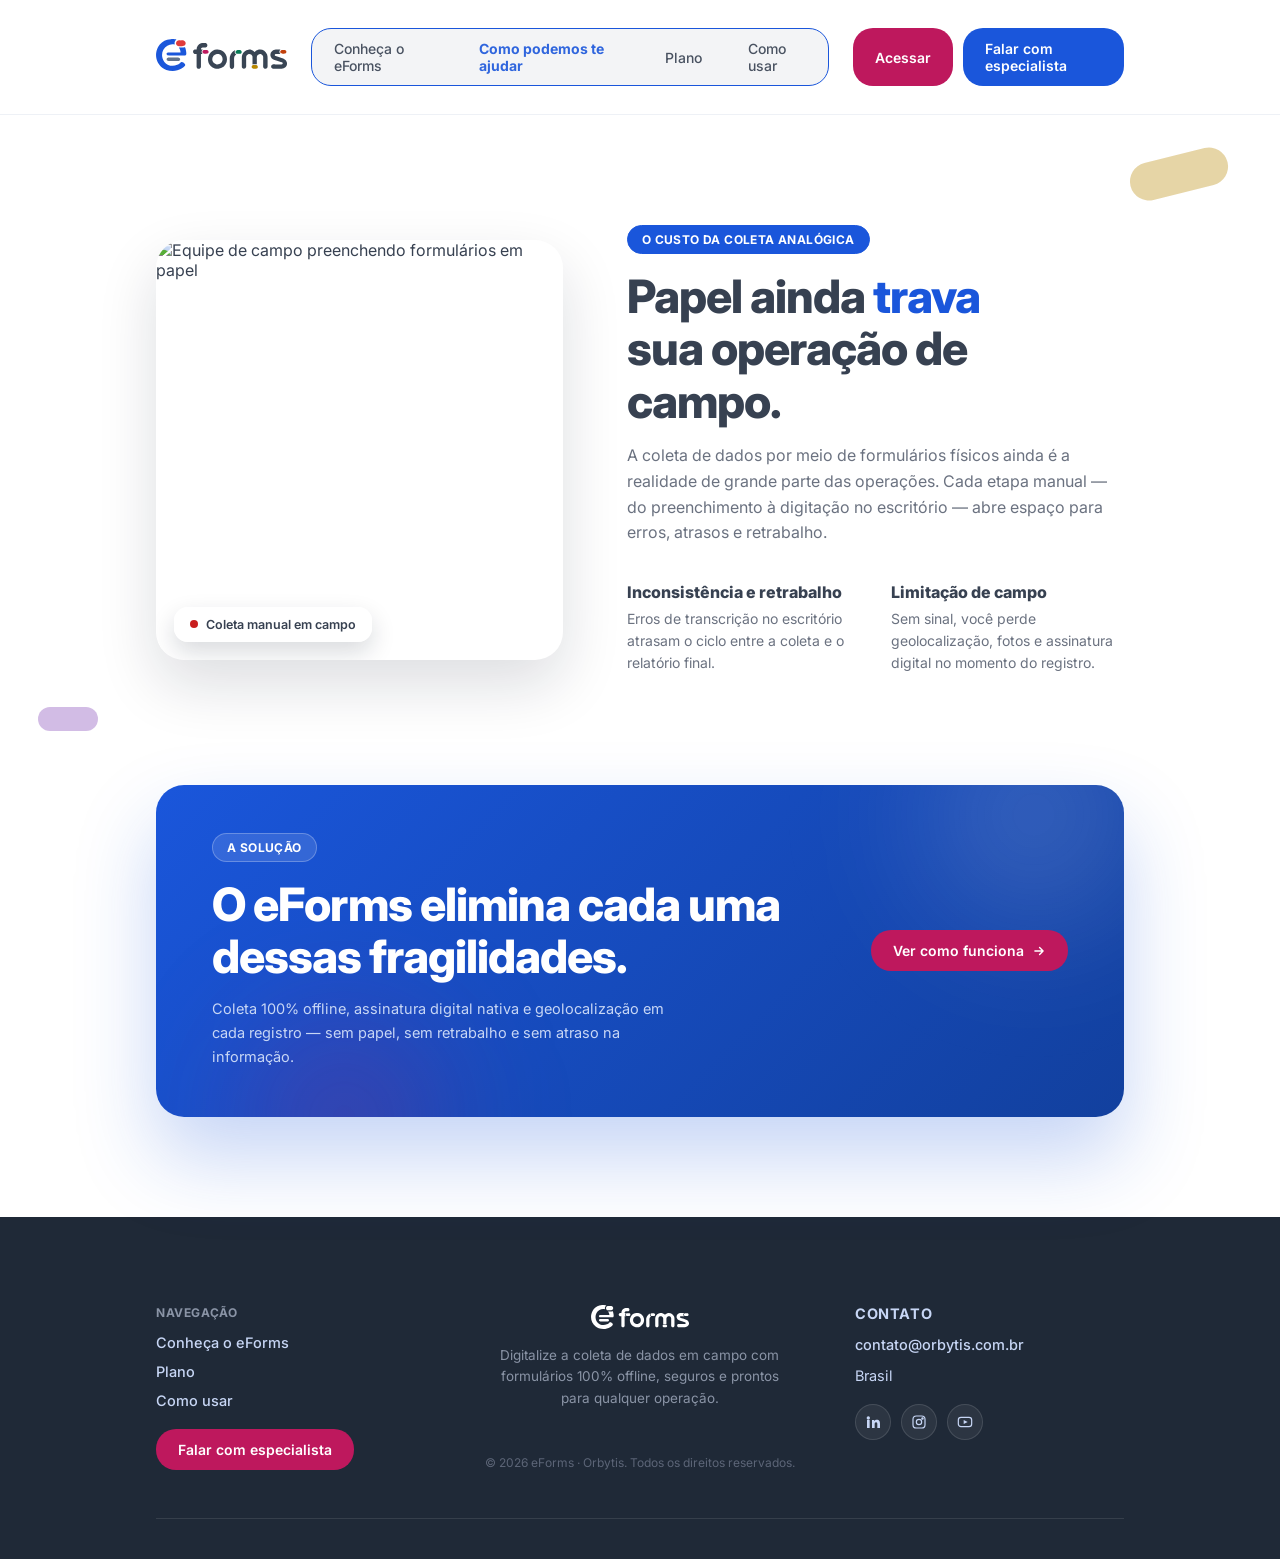
==== como-podemos-ajudar.html @ 5665f417 "atualizacoes 28-07" ====
<!DOCTYPE html>
<html lang="pt-BR">
<head>
<meta charset="UTF-8">
<meta name="viewport" content="width=device-width, initial-scale=1.0">
<title>Como podemos te ajudar — eForms</title>
<meta name="description" content="Fragilidades da coleta analógica de dados: entenda como o papel gera retrabalho, erros de transcrição e impede geolocalização, fotos e assinaturas digitais em campo.">
<link rel="icon" href="assets/isotipo.svg" type="image/svg+xml">
<meta property="og:type" content="website">
<meta property="og:title" content="Como podemos te ajudar — eForms">
<meta property="og:description" content="Fragilidades da coleta analógica de dados e como o eForms resolve cada uma delas.">
<meta property="og:image" content="assets/hero.png">
<meta name="twitter:card" content="summary_large_image">
<link rel="preconnect" href="https://fonts.googleapis.com">
<link rel="preconnect" href="https://fonts.gstatic.com" crossorigin>
<link href="https://fonts.googleapis.com/css2?family=Inter:wght@400;500;600;700;800;900&display=swap" rel="stylesheet">
<link rel="stylesheet" href="styles.css">
</head>
<body>

<div class="subpage-header">
  <header class="navbar">
    <a href="index.html"><img src="assets/logo-colorida.svg" alt="eForms" class="logo"></a>
    <nav class="nav-pill">
      <a href="index.html#funcionalidades">Conheça o eForms</a>
      <a href="como-podemos-ajudar.html" class="is-current" aria-current="page">Como podemos te ajudar</a>
      <a href="index.html#plano">Plano</a>
      <a href="index.html#como-usar">Como usar</a>
    </nav>
    <div class="nav-actions">
      <a href="#" class="btn btn-pink">Acessar</a>
      <a href="index.html#plano" class="btn btn-blue">Falar com especialista</a>
    </div>
  </header>
</div>

<section class="sec-problem">
  <span class="brand-shape shape-pr1" aria-hidden="true"></span>
  <span class="brand-shape shape-pr2" aria-hidden="true"></span>

  <div class="problem-shell">
    <div class="problem-media">
      <img src="assets/hero-2.jpg" alt="Equipe de campo preenchendo formulários em papel">
      <span class="problem-media-badge">
        <span class="problem-media-dot"></span>
        Coleta manual em campo
      </span>
    </div>

    <div class="problem-copy">
      <div class="sec-heading">
        <span class="sec-kicker">O custo da coleta analógica</span>
        <h1 class="sec-title">Papel ainda <span class="text-accent">trava</span><br>sua operação de campo.</h1>
        <p class="sec-subtitle">A coleta de dados por meio de formulários físicos ainda é a realidade de grande parte das operações. Cada etapa manual — do preenchimento à digitação no escritório — abre espaço para erros, atrasos e retrabalho.</p>
      </div>

      <div class="problem-points">
        <div class="problem-point">
          <strong>Inconsistência e retrabalho</strong>
          <span>Erros de transcrição no escritório atrasam o ciclo entre a coleta e o relatório final.</span>
        </div>
        <div class="problem-point">
          <strong>Limitação de campo</strong>
          <span>Sem sinal, você perde geolocalização, fotos e assinatura digital no momento do registro.</span>
        </div>
      </div>
    </div>
  </div>
</section>

<section class="sec-subcta">
  <div class="subcta-card">
    <span class="product-blob blob-price-a" aria-hidden="true"></span>
    <span class="product-blob blob-price-b" aria-hidden="true"></span>
    <div class="subcta-copy">
      <span class="sec-kicker pricing-kicker">A solução</span>
      <h2 class="sec-title sec-title-light">O eForms elimina cada uma dessas fragilidades.</h2>
      <p class="pricing-desc">Coleta 100% offline, assinatura digital nativa e geolocalização em cada registro — sem papel, sem retrabalho e sem atraso na informação.</p>
    </div>
    <a href="index.html#como-usar" class="btn btn-pink subcta-btn">Ver como funciona
      <svg width="14" height="14" viewBox="0 0 24 24" fill="none"><path d="M5 12h14M13 6l6 6-6 6" stroke="currentColor" stroke-width="2.4" stroke-linecap="round" stroke-linejoin="round"/></svg>
    </a>
  </div>
</section>

<footer class="sec-footer">
  <div class="footer-cols">
    <div class="footer-col">
      <span class="footer-col-title">Navegação</span>
      <nav class="footer-nav">
        <a href="index.html#funcionalidades">Conheça o eForms</a>
        <a href="index.html#plano">Plano</a>
        <a href="index.html#como-usar">Como usar</a>
      </nav>
      <a href="index.html#plano" class="btn btn-pink footer-cta">Falar com especialista</a>
    </div>

    <div class="footer-col footer-col-brand">
      <img src="assets/logo-branca.svg" alt="eForms" class="footer-logo">
      <p>Digitalize a coleta de dados em campo com formulários 100% offline, seguros e prontos para qualquer operação.</p>
      <span class="footer-copy">© 2026 eForms · Orbytis. Todos os direitos reservados.</span>
    </div>

    <div class="footer-col footer-col-contact">
      <span class="footer-col-title">Contato</span>
      <a href="mailto:contato@orbytis.com.br">contato@orbytis.com.br</a>
      <span>Brasil</span>
      <div class="footer-social">
        <a href="#" aria-label="LinkedIn"><svg viewBox="0 0 24 24" fill="currentColor"><path d="M4.98 3.5a2.5 2.5 0 11-.02 5 2.5 2.5 0 01.02-5zM3 8.98h4v12H3v-12zm7 0h3.84v1.64h.05c.53-1 1.84-2.06 3.79-2.06 4.05 0 4.8 2.67 4.8 6.14v6.28h-4v-5.57c0-1.33-.02-3.03-1.85-3.03-1.86 0-2.14 1.45-2.14 2.94v5.66h-4v-12z"/></svg></a>
        <a href="#" aria-label="Instagram"><svg viewBox="0 0 24 24" fill="none" stroke="currentColor" stroke-width="1.8"><rect x="3" y="3" width="18" height="18" rx="5"/><circle cx="12" cy="12" r="4"/><circle cx="17.2" cy="6.8" r="1"/></svg></a>
        <a href="#" aria-label="YouTube"><svg viewBox="0 0 24 24" fill="none" stroke="currentColor" stroke-width="1.8"><rect x="2" y="5" width="20" height="14" rx="4"/><path d="M10 9l6 3-6 3V9z" fill="currentColor" stroke="none"/></svg></a>
      </div>
    </div>
  </div>
</footer>

</body>
</html>
---- styles.css ----
:root{
  --blue: #1A56DB;
  --blue-dark: #12409e;
  --red: #C81E1E;
  --green: #057A55;
  --gold: #B78600;
  --purple: #6B21A8;
  --pink: #BE185D;
  --orange: #C2410C;
  --slate: #374151;
  --dark: #1F2937;

  --radius-sm: 14px;
  --radius-md: 22px;
  --radius-lg: 28px;

  --shadow-sm: 0 8px 22px rgba(15,23,42,0.06);
  --shadow-md: 0 14px 34px rgba(15,23,42,0.10);
  --shadow-lg: 0 25px 60px rgba(15,23,42,0.14);
  --shadow-hover: 0 22px 46px rgba(15,23,42,0.18);

  --title-display: 46px;
  --title-compact: 34px;
}

*{margin:0;padding:0;box-sizing:border-box;}

body{
  font-family:'Inter', sans-serif;
  color:var(--slate);
  background:#fff;
}

a{text-decoration:none;color:inherit;}

.hero{
  position:relative;
  overflow:hidden;
  min-height:100vh;
  padding:28px 156px 36px;
  background:#ffffff;
}

.hero-bg-tint{
  position:absolute;
  inset:0;
  z-index:0;
  opacity:0;
  pointer-events:none;
  background:linear-gradient(to bottom, rgba(26,86,219,0) 0%, rgba(26,86,219,0.1) 45%, rgba(26,86,219,0.34) 100%);
}

/* Decorative brand shapes echoing the elemento.svg pill — scoped per section, in the empty margins only */
.brand-shape{
  position:absolute;
  z-index:1;
  border-radius:20px;
  background:rgba(255,255,255,0.3);
  pointer-events:none;
}
.shape-1{
  width:120px; height:46px;
  top:7%; right:3%;
  transform:rotate(-18deg);
  background:var(--orange);
  opacity:0.425;
  animation: shapeFloat1 14s ease-in-out infinite;
}
.shape-2{
  width:70px; height:28px;
  top:47%; left:2%;
  background:var(--pink);
  opacity:0.35;
  animation: shapeFloat2 17s ease-in-out infinite;
}
.shape-3{
  width:90px; height:34px;
  bottom:5%; right:2%;
  background:var(--gold);
  opacity:0.275;
  animation: shapeFloat3 20s ease-in-out infinite;
}

@keyframes shapeFloat1{
  0%,100%{ transform: rotate(-18deg) translate(0,0); }
  50%{ transform: rotate(-10deg) translate(-14px,16px); }
}
@keyframes shapeFloat2{
  0%,100%{ transform: rotate(6deg) translate(0,0); }
  50%{ transform: rotate(-4deg) translate(10px,-14px); }
}
@keyframes shapeFloat3{
  0%,100%{ transform: rotate(-8deg) translate(0,0); }
  50%{ transform: rotate(4deg) translate(-12px,-10px); }
}

/* Navbar */
.navbar{
  position:relative;
  z-index:50;
  display:flex;
  align-items:center;
  justify-content:space-between;
  gap:24px;
  transition:background .25s ease, box-shadow .25s ease;
}
.navbar.is-fixed{
  position:fixed;
  top:0;
  left:0;
  right:0;
  background:#ffffff;
  padding:16px 156px;
  border-radius:0;
  box-shadow:0 8px 30px rgba(26,86,219,0.12);
}
.hero.nav-reserve{
  padding-top:calc(28px + var(--nav-h, 64px));
}

.logo{ height:32px; }

.nav-pill{
  background:#F3F4F6;
  border:1px solid var(--blue);
  border-radius:20px;
  padding:4px 6px;
  display:flex;
  align-items:center;
  gap:14px;
  font-size:14px;
  font-weight:500;
  transition:border-color .25s ease;
}
.navbar.is-fixed .nav-pill{
  border-color:transparent;
}
.nav-pill a{
  opacity:0.9;
  padding:7px 16px;
  border-radius:20px;
  color:var(--slate);
  transition:background .2s ease, color .2s ease, opacity .2s ease;
}
.nav-pill a:nth-child(1):hover{ opacity:1; background:var(--blue); color:#fff; }
.nav-pill a:nth-child(2):hover{ opacity:1; background:var(--purple); color:#fff; }
.nav-pill a:nth-child(3):hover{ opacity:1; background:var(--green); color:#fff; }

.nav-actions{ display:flex; gap:10px; }

.btn{
  padding:12px 22px;
  border-radius:20px;
  font-size:14px;
  font-weight:600;
  display:inline-flex;
  align-items:center;
  justify-content:center;
  gap:8px;
  transition:transform .18s ease, box-shadow .18s ease, opacity .18s ease;
}
.btn:hover{ transform:translateY(-2px); box-shadow:0 8px 20px rgba(26,86,219,0.22); }
.btn-pink{ background:var(--pink); color:#fff; }
.btn-white{ background:#fff; color:var(--dark); }
.btn-blue{ background:var(--blue); color:#fff; }
.btn-outline-blue{
  background:transparent;
  color:var(--blue);
  border:1.6px solid var(--blue);
}
.btn-outline-blue:hover{ background:var(--blue); color:#fff; }

/* Header for interior pages (no hero/parallax) */
.subpage-header{
  position:relative;
  z-index:50;
  padding:28px 156px;
  background:#fff;
  border-bottom:1px solid #EEF1F6;
}
.nav-pill a.is-current{ color:var(--blue); font-weight:700; }

/* Hero content */
.hero-content{
  position:relative;
  z-index:2;
  display:grid;
  min-height:88vh;
  margin-top:8px;
}

.hero-stage-title,
.hero-stage-mosaic{
  grid-area:1 / 1;
  display:flex;
  flex-direction:column;
  align-items:center;
  justify-self:center;
  text-align:center;
}
.hero-stage-title{
  align-self:center;
  transform:translateY(-88px);
}
.hero-stage-mosaic{
  align-self:flex-end;
}

.hero-text{ max-width:800px; }

.hero-text h1{
  font-size:66px;
  line-height:1.14;
  font-weight:800;
  letter-spacing:-1px;
  white-space:nowrap;
}
.text-accent{
  color:var(--blue);
}

.hero-cta{
  margin-top:56px;
  display:flex;
  align-items:center;
  justify-content:center;
  gap:14px;
  flex-wrap:wrap;
}
.btn-hero-primary {
  font-weight: 800;
}
.btn-hero-secondary {
  font-weight: 500;
}
.btn-pink:hover {
  box-shadow: 0 8px 20px rgba(190, 24, 93, 0.35);
}

.hero-partners{
  margin-top:20px;
  display:flex;
  align-items:center;
  justify-content:center;
  gap:24px;
}
.hero-partner-logo{
  max-width:120px;
  height:auto;
}

.pill-dark{
  background:var(--blue);
  color:#fff;
  padding:15px 22px;
  border-radius:20px;
  font-size:14px;
  font-weight:400;
  box-shadow:0 8px 20px rgba(26,86,219,0.25);
}
.pill-dark strong{ font-weight:700; }

.btn-white svg{ transition:transform .2s ease; }
.btn-white:hover svg{ transform:translateX(3px); }

/* Hero media */
.hero-media{
  position:relative;
  display:flex;
  flex-direction:column;
  align-items:stretch;
  perspective:1400px;
}

.hero-image-wrap{
  position:relative;
  width:720px;
  max-width:42vw;
  border-radius:20px;
  overflow:hidden;
  box-shadow:0 25px 60px rgba(26,86,219,0.18);
  border:1px solid rgba(26,86,219,0.1);
  transition:transform .5s ease;
}
.hero-image-wrap:hover{
  transform:scale(1.01);
}
@keyframes cardFloat{
  0%,100%{ transform:rotateY(-6deg) rotateX(2deg) translateY(0); }
  50%{ transform:rotateY(-6deg) rotateX(2deg) translateY(-10px); }
}

.hero-gallery{
  position:relative;
  width:100%;
  display:block;
  aspect-ratio: 720/200;
  background:#0d1f5c;
  z-index:1;
}
.hero-gallery-layer{
  position:absolute;
  inset:0;
  background-size:cover;
  background-position:center;
  will-change:clip-path;
}

.hero-badge{
  position:absolute;
  left:50%;
  top:50%;
  z-index:10;
  transform:translate(-50%,-50%);
  background:rgba(255,255,255,0.92);
  backdrop-filter:blur(8px);
  color:var(--dark);
  border-radius:20px;
  padding:8px 14px;
  display:flex;
  align-items:center;
  gap:8px;
  box-shadow:0 14px 30px rgba(26,86,219,0.22);
  white-space:nowrap;
  animation: badgeFloat 5s ease-in-out infinite;
}
.hero-badge p{ font-size:11px; line-height:1.35; font-weight:400; }
.hero-badge strong{ color:var(--blue); font-weight:700; }
@keyframes badgeFloat{
  0%,100%{ transform:translate(-50%,-50%); }
  50%{ transform:translate(-50%,calc(-50% - 8px)); }
}

.badge-dot{
  width:6px;
  height:22px;
  border-radius:20px;
  background:var(--blue);
  flex-shrink:0;
}

.mini-shape{
  position:absolute;
  width:34px;
  bottom:10px;
  left:10px;
  z-index:10;
  opacity:0.9;
  animation: miniSpin 12s linear infinite;
  transform-origin:center;
}
@keyframes miniSpin{
  0%{ transform:rotate(0deg) translateY(0); }
  50%{ transform:rotate(180deg) translateY(-6px); }
  100%{ transform:rotate(360deg) translateY(0); }
}

/* Bottom panels (next section preview) */
.hero-panels{
  position:relative;
  z-index:2;
  width:1320px;
  max-width:78vw;
  display:flex;
  align-items:stretch;
  gap:18px;
  margin-top:0;
  padding-bottom:0;
}
.hero-panels::before{
  content:"";
  position:absolute;
  inset:-40px;
  z-index:-1;
  background:radial-gradient(closest-side, rgba(26,86,219,0.28), rgba(26,86,219,0) 72%);
  filter:blur(30px);
  pointer-events:none;
}
.panel{
  display:flex;
  align-items:center;
  justify-content:center;
}
.panel-left{ flex:2.3; }
.panel-right{ flex:1; }

/* Gray skeleton rectangle standing in for any text */
.mock-rect{
  display:inline-block;
  height:10px;
  width:56px;
  border-radius:20px;
  background:#E5E7EB;
}
.mock-rect.w0{ width:84px; height:12px; margin-bottom:16px; }
.mock-rect.w1{ width:68px; }
.mock-rect.w2{ width:90px; }
.mock-rect.w3{ width:160px; height:13px; }
.mock-rect.is-active{ background:var(--purple); opacity:0.35; }

/* ===== Web builder mockup (left) ===== */
.mock-web{
  width:100%;
  height:520px;
  display:flex;
  flex-direction:column;
  border-radius:24px;
  border:1px solid #ECEEF2;
  background:#fff;
  box-shadow:0 20px 40px rgba(26,86,219,0.08);
  overflow:hidden;
}
.mock-web-topbar{
  display:flex;
  align-items:center;
  gap:20px;
  padding:14px 20px;
  border-bottom:1px solid #F0F1F4;
}
.mock-logo{ height:18px; flex-shrink:0; }
.mock-tabs{
  display:flex;
  align-items:center;
  gap:14px;
  flex:1;
}
.mock-upgrade{
  width:30px; height:30px;
  border-radius:20px;
  background:var(--blue);
  color:#fff;
  display:flex;
  align-items:center;
  justify-content:center;
  flex-shrink:0;
}
.mock-upgrade svg{ width:15px; height:15px; }

.mock-web-body{
  display:flex;
  flex:1;
  gap:0;
}
.mock-sidebar{
  width:190px;
  flex-shrink:0;
  border-right:1px solid #F0F1F4;
  padding:20px 16px;
  background:#FAFBFC;
}
.mock-chip{
  display:flex;
  align-items:center;
  gap:11px;
  color:#9CA3AF;
  background:#fff;
  border:1px solid #EDEFF3;
  border-radius:20px;
  padding:11px 13px;
  margin-bottom:11px;
  animation: chipPulse 4s ease-in-out infinite;
}
.mock-chip svg{ width:18px; height:18px; flex-shrink:0; }
.mock-chip:nth-child(2){ animation-delay:0s; }
.mock-chip:nth-child(3){ animation-delay:.05s; }
.mock-chip:nth-child(4){ animation-delay:.1s; }
.mock-chip:nth-child(5){ animation-delay:.15s; }
.mock-chip:nth-child(6){ animation-delay:.2s; }
.mock-chip[data-color="blue"] svg{ color:var(--blue); }
.mock-chip[data-color="pink"] svg{ color:var(--pink); }
.mock-chip[data-color="green"] svg{ color:var(--green); }
.mock-chip[data-color="gold"] svg{ color:var(--gold); }
.mock-chip[data-color="purple"] svg{ color:var(--purple); }

@keyframes chipPulse{
  0%, 82%, 100%{ opacity:1; transform:translateX(0); }
  88%{ opacity:0.4; transform:translateX(6px); }
}

.mock-dropzone{
  flex:1;
  padding:24px;
  display:flex;
  flex-direction:column;
  align-items:center;
  gap:16px;
}
.mock-dropzone-area{
  position:relative;
  width:100%;
  flex:1;
  min-height:120px;
  border:2px dashed #D7DEEA;
  border-radius:20px;
  display:flex;
  align-items:center;
  justify-content:center;
  overflow:hidden;
}
.mock-dropzone-icon{
  width:30px; height:30px;
  color:#CBD3E1;
  animation: emptyFade 4s ease-in-out infinite;
}
@keyframes emptyFade{
  0%, 15%{ opacity:1; }
  30%, 85%{ opacity:0; }
  100%{ opacity:1; }
}

.mock-flying-chip{
  position:absolute;
  display:flex;
  align-items:center;
  gap:8px;
  color:var(--slate);
  background:#fff;
  border:1px solid var(--blue);
  box-shadow:0 8px 20px rgba(26,86,219,0.18);
  border-radius:20px;
  padding:7px 10px;
  opacity:0;
  animation: flyIn 4s ease-in-out infinite;
}
.mock-flying-chip svg{ width:13px; height:13px; color:var(--blue); flex-shrink:0; }
.bp-flying-chip{ border-color:var(--purple); box-shadow:0 8px 20px rgba(107,33,168,0.18); }
.bp-flying-chip svg{ color:var(--purple); }
@keyframes flyIn{
  0%{ opacity:0; transform:translate(-120px,-40px) scale(0.85); }
  28%{ opacity:1; transform:translate(0,0) scale(1); }
  85%{ opacity:1; transform:translate(0,0) scale(1); }
  100%{ opacity:0; transform:translate(0,-6px) scale(0.96); }
}

/* ===== Mobile mockup (right) ===== */
.mock-phone{
  position:relative;
  width:100%;
  max-width:280px;
  height:520px;
  display:flex;
  flex-direction:column;
  background:#F5F6FA;
  border:1px solid #ECEEF3;
  border-radius:24px;
  box-shadow:0 25px 50px rgba(26,86,219,0.14);
  padding:16px 16px 18px;
  overflow:hidden;
}
.mock-phone-topbar{
  display:flex;
  align-items:center;
  justify-content:space-between;
  margin-bottom:10px;
}
.mock-phone-logo{ height:22px; width:22px; }
.mock-phone-menu{ width:17px; height:17px; color:var(--slate); }
.mock-phone-underline{
  height:3px;
  border-radius:20px;
  background:var(--blue);
  margin-bottom:11px;
}
.mock-phone-back{
  width:16px; height:16px;
  color:var(--slate);
  margin-bottom:10px;
}

.mock-phone-list{
  display:flex;
  flex-direction:column;
  flex:1;
  gap:9px;
}
.mock-row{
  display:flex;
  align-items:center;
  gap:10px;
  background:#fff;
  border-radius:20px;
  padding:8px;
  box-shadow:0 2px 6px rgba(26,86,219,0.06);
  animation: rowIn 4.8s ease-in-out infinite;
  animation-delay:calc(var(--i) * 0.4s);
}
.mock-row:nth-child(1){ --i:0; }
.mock-row:nth-child(2){ --i:1; }
.mock-row:nth-child(3){ --i:2; }
.mock-row:nth-child(4){ --i:3; }
.mock-row:nth-child(5){ --i:4; }
.mock-row:nth-child(6){ --i:5; }
@keyframes rowIn{
  0%, 100%{ opacity:1; transform:translateX(0); }
  4%{ opacity:0.35; transform:translateX(-8px); }
  10%{ opacity:1; transform:translateX(0); }
}

.mock-row-icon{
  width:30px; height:30px;
  border-radius:20px;
  display:flex;
  align-items:center;
  justify-content:center;
  flex-shrink:0;
}
.mock-row-icon svg{ width:15px; height:15px; }
.mock-row[data-color="blue"] .mock-row-icon{ background:#DCE7FF; color:var(--blue); }
.mock-row[data-color="green"] .mock-row-icon{ background:#D9F0E7; color:var(--green); }
.mock-row[data-color="gold"] .mock-row-icon{ background:#FBEDCB; color:var(--gold); }
.mock-row[data-color="purple"] .mock-row-icon{ background:#EBE0F7; color:var(--purple); }
.mock-row[data-color="pink"] .mock-row-icon{ background:#FBDDEA; color:var(--pink); }
.mock-row .mock-rect{ flex:1; width:auto; }

.mock-row-expanded{
  border-radius:20px;
  padding:9px;
  align-items:stretch;
}
.mock-row-expanded .mock-row-icon{ align-self:flex-start; }
.mock-signature{
  flex:1;
  height:36px;
  border:2px dashed #D7DEEA;
  border-radius:20px;
}
.mock-signature path{
  stroke-dasharray:260;
  stroke-dashoffset:260;
  animation: signatureDraw 4.8s ease-in-out infinite;
}
@keyframes signatureDraw{
  0%, 42%{ stroke-dashoffset:260; }
  75%, 92%{ stroke-dashoffset:0; }
  100%{ stroke-dashoffset:0; opacity:0; }
}

.mock-phone-fab{
  position:absolute;
  right:18px;
  bottom:16px;
  width:38px;
  height:38px;
  border-radius:20px;
  background:var(--green);
  box-shadow:0 8px 18px rgba(5,122,85,0.35);
  animation: fabPulse 4.8s ease-in-out infinite;
  display:flex;
  align-items:center;
  justify-content:center;
}
.mock-phone-fab svg{
  width:16px;
  height:16px;
  transform:translate(-1px,1px) rotate(0deg);
}
@keyframes fabPulse{
  0%, 70%, 100%{ transform:scale(1); }
  78%{ transform:scale(1.12); }
}

@media (max-width: 900px){
  .mock-web-body{ flex-direction:column; }
  .mock-sidebar{ width:100%; border-right:none; border-bottom:1px solid #F0F1F4; }
}

@media (max-width: 1200px){
  .hero-content{ flex-direction:column; align-items:flex-start; }
  .hero-media{ width:100%; }
  .hero-image-wrap{ max-width:100%; width:100%; transform:none; animation:none; }
  .hero-panels{ width:100%; max-width:100%; }
}

@media (max-width: 640px){
  .hero-panels{ flex-direction:column; }
}

@media (max-width: 760px){
  .hero{ padding:20px 20px 0; }
  .navbar{ flex-wrap:wrap; }
  .nav-pill{ display:none; }
  .hero-text h1{ font-size:34px; white-space:normal; }
  .brand-shape{ display:none; }
}

/* ============ Product section ============ */
.product{
  position:relative;
  padding:40px 156px 96px;
  overflow:hidden;
}

.shape-p1{
  width:70px; height:26px;
  top:10%; left:3%;
  background:var(--red);
  opacity:0.25;
  animation: shapeFloat2 16s ease-in-out infinite;
}
.shape-p2{
  width:56px; height:22px;
  bottom:12%; left:6%;
  background:var(--purple);
  opacity:0.225;
  animation: shapeFloat3 19s ease-in-out infinite;
}
.shape-p3{
  width:64px; height:24px;
  top:48%; left:1%;
  background:var(--gold);
  opacity:0.2;
  animation: shapeFloat1 15s ease-in-out infinite;
}

.product-shell{
  position:relative;
  display:flex;
  align-items:stretch;
  justify-content:flex-end;
  gap:48px;
}

.product-phone-slot{
  position:relative;
  z-index:2;
  flex-shrink:0;
  width:230px;
  border-radius:20px;
  overflow:hidden;
  box-shadow:0 30px 60px rgba(26,86,219,0.21), 0 6px 16px rgba(26,86,219,0.08);
}
.product-phone-slot-img{
  width:100%;
  height:100%;
  object-fit:cover;
  display:block;
}

.product-card{
  position:relative;
  z-index:2;
  background:var(--blue);
  border-radius:20px;
  padding:32px 48px 28px;
  overflow:hidden;
  box-shadow:0 40px 80px rgba(26,86,219,0.28);
  flex:1;
  min-width:0;
}

/* ===== Mobile product preview (left of blue card) ===== */
.product-phone{
  position:relative;
  z-index:2;
  flex-shrink:0;
  width:230px;
}
.product-phone::before{
  content:"";
  position:absolute;
  inset:-30px;
  background:rgba(26,86,219,0.05);
  filter:blur(30px);
  z-index:0;
}
.product-phone-frame{
  position:relative;
  z-index:1;
  background:#fff;
  border:1px solid #E3EAFB;
  border-radius:20px;
  box-shadow:0 30px 60px rgba(26,86,219,0.21), 0 6px 16px rgba(26,86,219,0.08);
  padding:12px;
  display:flex;
  flex-direction:column;
  gap:10px;
  transition:transform .5s ease;
}
.product-phone-frame:hover{
  transform:scale(1.01);
}

.pp-topbar{
  display:flex;
  align-items:center;
  justify-content:center;
  padding-bottom:2px;
}
.pp-logo{ height:20px; }

.pp-search{
  display:flex;
  align-items:center;
  gap:8px;
  background:#fff;
  border:1px solid #ECEEF3;
  border-radius:20px;
  padding:9px 10px;
  color:#B7BFCC;
}
.pp-search svg{ width:13px; height:13px; flex-shrink:0; }
.pp-search .mock-rect{ flex:1; transform-origin:left; animation: ppTyping 6s ease-in-out infinite; }
.pp-search-filter{
  width:22px; height:22px;
  border-radius:20px;
  background:#F3F4F6;
  color:var(--cx-strong, var(--pink));
  display:flex;
  align-items:center;
  justify-content:center;
  flex-shrink:0;
  animation: ppTap 6s ease-in-out infinite;
}
@keyframes ppTyping{
  0%, 55%, 100%{ transform:scaleX(1); }
  70%{ transform:scaleX(0.55); }
}
@keyframes ppTap{
  0%, 68%, 100%{ transform:scale(1); background:#F3F4F6; }
  74%{ transform:scale(0.88); background:var(--cx-tint, #FBDDEA); }
  80%{ transform:scale(1); background:#F3F4F6; }
}

.pp-banner{
  position:relative;
  height:96px;
  border-radius:20px;
  background:var(--cx-strong, var(--green));
  display:flex;
  align-items:center;
  justify-content:center;
  transition:background .35s ease;
}
.pp-banner-icon{ width:34px; height:34px; color:#fff; }
.pp-banner-menu{
  position:absolute;
  top:8px; right:8px;
  width:20px; height:20px;
  border-radius:20px;
  background:rgba(255,255,255,0.22);
  color:#fff;
  display:flex;
  align-items:center;
  justify-content:center;
}
.pp-banner-menu svg{ width:10px; height:10px; }

.pp-info{ display:flex; flex-direction:column; gap:8px; }
.pp-info .mock-rect{ width:96px; height:9px; }
.pp-tags{ display:flex; gap:6px; }
.pp-tag{
  width:44px; height:14px;
  border-radius:20px;
  background:#F3F4F6;
}
.pp-tag-accent{ background:var(--cx-tint, #FBDDEA); animation: ppTagPulse 6s ease-in-out infinite; transition:background .35s ease; }
@keyframes ppTagPulse{
  0%, 40%, 100%{ opacity:1; }
  50%{ opacity:0.45; }
}

.pp-btn{
  display:flex;
  align-items:center;
  justify-content:center;
  gap:8px;
  border-radius:20px;
  padding:10px;
  color:#fff;
  pointer-events:none;
  cursor:default;
}
.pp-btn-primary{ background:var(--cx-strong, var(--blue)); animation: ppPress 6s ease-in-out infinite; transition:background .35s ease; }
.pp-btn-dark{ background:var(--slate); }
.pp-btn-rect{ width:64px; height:8px; background:rgba(255,255,255,0.8); }
@keyframes ppPress{
  0%, 78%, 100%{ transform:scale(1); }
  84%{ transform:scale(0.95); }
  90%{ transform:scale(1); }
}

.pp-item{
  display:flex;
  gap:8px;
  border-top:1px solid #E5E7EB;
  padding-top:10px;
  animation: ppRowIn 6s ease-in-out infinite;
}
@keyframes ppRowIn{
  0%, 92%, 100%{ opacity:1; transform:translateX(0); }
  96%{ opacity:0.5; transform:translateX(-6px); }
}
.pp-item-thumb{
  width:52px; height:52px;
  border-radius:20px;
  flex-shrink:0;
  background:var(--cx-tint, #DCE7FF);
  transition:background .35s ease;
}
.pp-item-info{ display:flex; flex-direction:column; gap:7px; padding-top:2px; }
.pp-item-info .mock-rect{ width:80px; height:8px; }
.pp-link{
  display:flex;
  align-items:center;
  gap:6px;
  color:var(--cx-strong, var(--pink));
  transition:color .35s ease;
}
.pp-link-rect{ width:56px; height:7px; background:var(--cx-strong, var(--pink)); opacity:0.35; transition:background .35s ease; }

.product-blob{
  position:absolute;
  border-radius:20px;
  filter:blur(60px);
  pointer-events:none;
}
.blob-a{
  width:420px; height:420px;
  top:-160px; right:-100px;
  background:radial-gradient(circle, rgba(255,255,255,0.22), transparent 70%);
}
.blob-b{
  width:360px; height:360px;
  bottom:-180px; left:10%;
  background:radial-gradient(circle, rgba(190,24,93,0.35), transparent 70%);
}

.product-heading{
  position:relative;
  margin-bottom:18px;
}
.product-kicker{
  display:inline-block;
  color:#BFD3FF;
  font-size:12px;
  font-weight:700;
  letter-spacing:0.6px;
  text-transform:uppercase;
  margin-bottom:6px;
}
.product-title{
  color:#fff;
  font-size:28px;
  font-weight:800;
  letter-spacing:-0.6px;
}

.product-body{
  position:relative;
  display:flex;
  gap:40px;
  align-items:flex-start;
}

.product-features{
  flex:1.15;
  display:flex;
  flex-direction:column;
}
.feature-row{
  display:flex;
  align-items:flex-start;
  gap:14px;
  width:100%;
  padding:9px 10px;
  margin:0 -10px;
  border:none;
  border-bottom:1px solid rgba(255,255,255,0.14);
  border-radius:20px;
  background:transparent;
  font:inherit;
  text-align:left;
  cursor:pointer;
  transition:background .2s ease;
}
.feature-row:first-child{ padding-top:9px; }
.feature-row:hover{
  background:rgba(255,255,255,0.08);
}
.feature-row.is-active{
  background:rgba(255,255,255,0.12);
}
.feature-icon{
  width:34px; height:34px;
  border-radius:20px;
  display:flex;
  align-items:center;
  justify-content:center;
  flex-shrink:0;
  color:#fff;
}
.feature-icon svg{ width:16px; height:16px; stroke:#fff; color:#fff; }
.feature-row[data-color="purple"] .feature-icon{ background:var(--purple); }
.feature-row[data-color="pink"] .feature-icon{ background:var(--pink); }
.feature-row[data-color="gold"] .feature-icon{ background:var(--gold); }
.feature-row[data-color="green"] .feature-icon{ background:var(--green); }
.feature-copy{
  display:flex;
  flex-direction:column;
  gap:4px;
  padding-top:4px;
}
.feature-copy strong{
  color:#fff;
  font-size:14px;
  font-weight:700;
}
.feature-copy span{
  color:#C7D6F5;
  font-size:12px;
  line-height:1.5;
  max-width:420px;
}

.btn-orange{ background:var(--orange); color:#fff; }
.btn-green{ background:var(--green); color:#fff; }
.btn-orange strong, .btn-green strong{ font-weight:700; margin-left:4px; }

.product-right{
  flex:1;
  display:flex;
  flex-direction:column;
  margin-top:-46px;
}

.product-cta{
  position:relative;
  display:flex;
  gap:10px;
  margin-top:26px;
  flex-wrap:nowrap;
}
.product-cta .btn{
  padding:11px 16px;
  font-size:12.5px;
  white-space:nowrap;
  flex-shrink:0;
}

.product-styles{
  display:none;
  grid-template-columns:1fr 1fr;
  gap:16px;
}
.product-styles.is-active{
  display:grid;
  min-height:346px;
  animation:panelFadeIn .35s ease;
}
.product-styles.is-single.is-active{
  grid-template-columns:1fr;
}

/* ===== Builder single preview (Construtor Dinâmico) ===== */
.builder-preview{
  background:#fff;
  border-radius:20px;
  overflow:hidden;
  display:flex;
  flex-direction:column;
  height:100%;
  box-shadow:0 14px 30px rgba(0,0,0,0.1);
}
.bp-topbar{
  display:flex;
  align-items:center;
  gap:10px;
  padding:10px 14px;
  border-bottom:1px solid #F0F1F4;
}
.bp-logo{ width:16px; height:16px; flex-shrink:0; }
.bp-dots{ display:flex; align-items:center; gap:5px; }
.bp-dot{ width:6px; height:6px; border-radius:50%; background:#E5E7EB; }
.bp-dot.is-active{ background:var(--purple); }
.bp-body{
  display:flex;
  flex:1;
}
.bp-sidebar{
  width:96px;
  flex-shrink:0;
  border-right:1px solid #F0F1F4;
  padding:12px 8px;
  background:#FAFBFC;
  display:flex;
  flex-direction:column;
  gap:7px;
}
.bp-chip{
  display:flex;
  align-items:center;
  gap:6px;
  background:#fff;
  border:1px solid #EDEFF3;
  border-radius:20px;
  padding:6px 8px;
}
.bp-chip svg{ width:12px; height:12px; flex-shrink:0; }
.bp-chip .mock-rect{ width:36px; height:6px; }
.bp-chip[data-color="green"] svg{ color:var(--green); }
.bp-chip[data-color="purple"] svg{ color:var(--purple); }
.bp-chip[data-color="gold"] svg{ color:var(--gold); }

.bp-canvas{
  flex:1;
  padding:14px;
  display:flex;
}
.bp-dropzone{
  width:100%;
  min-height:auto;
}

/* ===== Component list preview (Variedade de Componentes) — inspirado no preview mobile da hero ===== */
.component-list-preview{
  background:#F5F6FA;
  border:1px solid #ECEEF3;
  border-radius:20px;
  height:100%;
  max-height:346px;
  padding:14px;
  display:flex;
  flex-direction:column;
  justify-content:center;
  gap:6px;
  overflow:hidden;
  box-shadow:0 14px 30px rgba(0,0,0,0.1);
}
.component-list-preview .mock-row{ padding:6px 8px; }
.component-list-preview .mock-row-icon{ width:26px; height:26px; }
.component-list-preview .mock-row-icon svg{ width:13px; height:13px; }

/* ===== Records table preview (Gestão de Registros) ===== */
.records-preview{
  background:#fff;
  border-radius:20px;
  height:100%;
  max-height:346px;
  padding:14px;
  display:flex;
  flex-direction:column;
  justify-content:center;
  gap:10px;
  overflow:hidden;
  box-shadow:0 14px 30px rgba(0,0,0,0.1);
}

.rp-topbar{
  display:flex;
  align-items:center;
  gap:14px;
  padding-bottom:10px;
  border-bottom:1px solid #F0F1F4;
}
.rp-topbar .mock-rect{ height:7px; }
.rp-topbar .mock-rect.is-active{ background:var(--blue); opacity:0.55; }
.rp-avatar{
  width:16px; height:16px;
  border-radius:50%;
  background:#E5E7EB;
  margin-left:auto;
}

.rp-toolbar{
  display:flex;
  align-items:center;
  gap:8px;
}
.rp-btn{
  display:flex;
  align-items:center;
  gap:5px;
  padding:5px 9px;
  border-radius:20px;
  color:#fff;
}
.rp-btn svg{ width:11px; height:11px; flex-shrink:0; }
.rp-btn .mock-rect{ height:6px; width:34px; background:rgba(255,255,255,0.75); }
.rp-btn-green{ background:var(--green); }
.rp-btn-dark{ background:var(--slate); margin-left:auto; }

.rp-table{
  display:flex;
  flex-direction:column;
  gap:6px;
}
.rp-row{
  position:relative;
  display:grid;
  grid-template-columns:1.2fr 1fr 0.7fr 1fr;
  align-items:center;
  gap:10px;
  padding:6px 8px 6px 11px;
  border-radius:14px;
  border-left:3px solid transparent;
}
.rp-row .mock-rect{ height:6px; transition:background .25s ease; }
.rp-row-head{ padding-top:0; }
.rp-row-head .mock-rect{ background:#EDEFF3; height:5px; }

.rp-person{
  display:flex;
  align-items:center;
  gap:7px;
}
.rp-avatar-sm{
  width:16px; height:16px;
  border-radius:50%;
  flex-shrink:0;
}
.rp-row[data-status="green"] .rp-avatar-sm{ background:var(--green); }
.rp-row[data-status="gold"] .rp-avatar-sm{ background:var(--gold); }
.rp-row[data-status="purple"] .rp-avatar-sm{ background:var(--purple); }

.rp-tag{
  width:34px; height:11px;
  border-radius:20px;
}
.rp-row[data-status="green"] .rp-tag{ background:#D9F0E7; }
.rp-row[data-status="gold"] .rp-tag{ background:#FBEDCB; }
.rp-row[data-status="purple"] .rp-tag{ background:#EBE0F7; }

.rp-actions{
  display:flex;
  justify-content:flex-end;
  gap:7px;
  color:#B9C0CC;
}
.rp-actions svg{ width:11px; height:11px; }
.rp-actions svg:not(:first-child){ opacity:0; transition:opacity .2s ease; }

.rp-row:not(.rp-row-head){
  animation: rpRowActive 9.6s ease-in-out infinite;
  animation-delay:calc(var(--i) * 2.4s);
}
.rp-row:not(.rp-row-head) .rp-actions{
  animation: rpActionsActive 9.6s ease-in-out infinite;
  animation-delay:inherit;
}
.rp-row:not(.rp-row-head) .rp-actions svg:first-child{
  animation: rpActionActive 9.6s ease-in-out infinite;
  animation-delay:inherit;
}
@keyframes rpRowActive{
  0%, 18%, 100%{ background:transparent; border-left-color:transparent; transform:translateX(0); }
  5%, 12%{ background:rgba(26,86,219,0.07); border-left-color:var(--blue); transform:translateX(2px); }
}
@keyframes rpActionsActive{
  0%, 18%, 100%{ color:#B9C0CC; }
  5%, 12%{ color:var(--blue); }
}
@keyframes rpActionActive{
  0%, 18%, 100%{ transform:scale(1) rotate(0deg); }
  8%{ transform:scale(1.3) rotate(-10deg); }
  12%{ transform:scale(1); }
}
.rp-row:hover .rp-actions svg:not(:first-child){ opacity:1; }

.rp-btn-green svg{
  animation: rpDownloadBounce 2.2s ease-in-out infinite;
}
@keyframes rpDownloadBounce{
  0%, 100%{ transform:translateY(0); }
  50%{ transform:translateY(2px); }
}

@keyframes panelFadeIn{
  0%{ opacity:0; transform:translateY(6px); }
  100%{ opacity:1; transform:translateY(0); }
}
.style-box{
  position:relative;
  background:#fff;
  border-radius:20px;
  padding:12px;
  display:flex;
  flex-direction:column;
  gap:8px;
  box-shadow:0 14px 30px rgba(5,15,50,0.12);
  transition:transform .3s ease, box-shadow .3s ease;
}
.style-box:hover{
  transform:translateY(-4px);
  box-shadow:0 20px 40px rgba(5,15,50,0.18);
}
.style-box[data-accent="blue"]{ --accent:var(--blue); }
.style-box[data-accent="purple"]{ --accent:var(--purple); }
.style-box[data-accent="pink"]{ --accent:var(--pink); }
.style-box[data-accent="green"]{ --accent:var(--green); }
.style-box[data-accent="gold"]{ --accent:var(--gold); }

.style-top{
  display:flex;
  align-items:center;
  gap:10px;
}
.style-icon{
  width:30px; height:30px;
  border-radius:20px;
  background:var(--accent);
  color:#fff;
  display:flex;
  align-items:center;
  justify-content:center;
  flex-shrink:0;
}
.style-icon svg{ width:15px; height:15px; stroke:#fff; }
.style-top strong{
  font-size:13px;
  font-weight:700;
  color:var(--slate);
}

.style-diagram{
  background:#F6F8FC;
  border-radius:20px;
  padding:9px;
  min-height:38px;
  display:flex;
  flex-direction:column;
  justify-content:center;
  gap:5px;
}
.style-desc{
  font-size:11px;
  line-height:1.45;
  color:#8B93A3;
}

/* Página Única — todas as linhas presentes de uma vez */
.d-line{
  height:5px;
  width:100%;
  border-radius:20px;
  background:#DCE1EA;
  animation: lineGlow 9s ease-in-out infinite;
}
.d-line.short{ width:55%; }
.diagram-single .d-line:nth-child(1){ animation-delay:0s; }
.diagram-single .d-line:nth-child(2){ animation-delay:.3s; }
.diagram-single .d-line:nth-child(3){ animation-delay:.6s; }
.diagram-single .d-line:nth-child(4){ animation-delay:.9s; }
@keyframes lineGlow{
  0%, 8%, 100%{ background:#DCE1EA; }
  3%{ background:var(--accent); }
}

/* Abas — a aba ativa percorre as 3 opções */
.d-tabbar{
  display:flex;
  gap:6px;
  margin-bottom:2px;
}
.d-tab{
  flex:1;
  height:13px;
  border-radius:20px;
  background:#E5E9F0;
  animation: tabCycle 9s ease-in-out infinite;
}
.diagram-tabs .d-tab:nth-child(1){ animation-delay:0s; }
.diagram-tabs .d-tab:nth-child(2){ animation-delay:3s; }
.diagram-tabs .d-tab:nth-child(3){ animation-delay:6s; }
@keyframes tabCycle{
  0%, 25%, 100%{ background:#E5E9F0; }
  6%, 19%{ background:var(--accent); }
}
.diagram-tabs .d-line{ animation:none; background:#DCE1EA; }

/* Passo a passo — a etapa ativa avança */
.d-stepper{
  display:flex;
  align-items:center;
  gap:0;
}
.d-step{
  width:18px; height:18px;
  border-radius:20px;
  background:#E5E9F0;
  color:#9CA3AF;
  font-size:9px;
  font-weight:700;
  display:flex;
  align-items:center;
  justify-content:center;
  flex-shrink:0;
  animation: stepCycle 9s ease-in-out infinite;
}
.d-connector{
  flex:1;
  height:2px;
  background:#E5E9F0;
  margin:0 4px;
}
.diagram-steps .d-step:nth-child(1){ animation-delay:0s; }
.diagram-steps .d-step:nth-child(3){ animation-delay:3s; }
.diagram-steps .d-step:nth-child(5){ animation-delay:6s; }
@keyframes stepCycle{
  0%, 25%, 100%{ background:#E5E9F0; color:#9CA3AF; }
  6%, 19%{ background:var(--accent); color:#fff; }
}
.d-line.center{ margin:0 auto; width:60%; animation:none; background:#DCE1EA; }

/* Deslizante — cards alternam qual está em foco */
.diagram-slider{
  flex-direction:row;
  align-items:center;
  justify-content:space-between;
  gap:8px;
}
.d-chevron{
  width:14px; height:14px;
  color:#B7BFCC;
  flex-shrink:0;
}
.d-cards{
  position:relative;
  flex:1;
  height:26px;
}
.d-card{
  position:absolute;
  top:0;
  left:50%;
  width:70%;
  height:100%;
  border-radius:20px;
  background:#E5E9F0;
  transform:translateX(-50%);
}
.d-card.back{ width:56%; opacity:0.5; transform:translateX(-50%) scale(0.88) translateY(2px); }
.d-card.mid{ width:64%; opacity:0.75; transform:translateX(-50%) scale(0.94) translateY(1px); }
.d-card.front{
  border:2px solid var(--accent);
  background:#fff;
  animation: frontSlide 9s ease-in-out infinite;
}
@keyframes frontSlide{
  0%, 15%, 100%{ transform:translateX(-50%); }
  7%{ transform:translateX(calc(-50% - 6px)); }
}


@media (max-width: 1200px){
  .product{ padding:56px 40px 96px; }
  .product-card{ padding:44px 32px; max-width:none; }
  .product-body{ flex-direction:column; }
  .product-styles{ grid-template-columns:1fr 1fr; }
  .product-shell{ flex-direction:column; }
  .product-phone{ width:230px; align-self:center; }
  .product-phone-slot{ width:230px; height:340px; align-self:center; }
}

@media (max-width: 900px){
  .customize-shell{ flex-direction:column; }
}

@media (max-width: 640px){
  .product-styles{ grid-template-columns:1fr; }
  .product-card{ padding:32px 24px; }
  .product-title{ font-size:26px; }
}

/* ============================================================
   Section 4 — Personalize seu Formulário
   ============================================================ */
.sec-customize{
  position:relative;
  overflow:hidden;
  padding:110px 156px;
  background:#fff;
}
.customize-grid{
  display:grid;
  grid-template-columns:1fr 1.05fr;
  gap:48px;
  align-items:center;
}
.customize-copy{ padding-right:20px; }
.cz-accent{ color:var(--pink); }
.customize-copy .sec-subtitle{ font-size:14px; }

/* --- Print real do sistema (topo direito) --- */
.customize-media{
  position:relative;
  border-radius:var(--radius-lg);
  overflow:hidden;
  min-height:340px;
  box-shadow:var(--shadow-lg);
}
.customize-media img{
  width:100%;
  height:100%;
  object-fit:cover;
  display:block;
}

/* ============================================================
   Shared section heading pattern
   ============================================================ */
.sec-kicker{
  display:inline-block;
  color:#fff;
  background:var(--blue);
  border:1px solid var(--blue);
  padding:6px 14px;
  border-radius:20px;
  font-size:12px;
  font-weight:700;
  letter-spacing:0.4px;
  text-transform:uppercase;
  margin-bottom:16px;
}
.sec-title{
  font-size:var(--title-display);
  font-weight:800;
  line-height:1.14;
  letter-spacing:-1px;
  color:var(--slate);
}
.sec-title-light{ color:#fff; }
.sec-subtitle{
  margin-top:16px;
  font-size:16px;
  line-height:1.6;
  color:#6B7280;
  max-width:560px;
}
.sec-heading-center{ text-align:center; display:flex; flex-direction:column; align-items:center; }
.sec-subtitle-center{ max-width:620px; }

/* CTA leve reutilizável — reforça a ação em pontos de alta convicção sem virar um card pesado */
.inline-cta{
  margin-top:48px;
  display:flex;
  align-items:center;
  justify-content:center;
  gap:20px;
  flex-wrap:wrap;
  text-align:center;
}
.inline-cta p{
  font-size:16px;
  font-weight:700;
  color:var(--slate);
}

.sec-badge{
  display:inline-flex;
  align-items:center;
  gap:8px;
  background:rgba(255,255,255,0.1);
  border:1px solid rgba(255,255,255,0.25);
  color:#fff;
  padding:7px 14px;
  border-radius:20px;
  font-size:12px;
  font-weight:700;
  letter-spacing:0.4px;
  text-transform:uppercase;
  margin-bottom:18px;
}
.sec-badge-dot{
  width:7px; height:7px;
  border-radius:50%;
  background:#7CFFB2;
  box-shadow:0 0 0 0 rgba(124,255,178,0.55);
  animation: pulseRing 2.2s ease-out infinite;
}
@keyframes pulseRing{
  0%{ box-shadow:0 0 0 0 rgba(124,255,178,0.55); }
  70%{ box-shadow:0 0 0 8px rgba(124,255,178,0); }
  100%{ box-shadow:0 0 0 0 rgba(124,255,178,0); }
}

/* ============================================================
   Section 2 — O Custo do Papel (Problem)
   ============================================================ */
.sec-problem{
  padding:110px 156px;
  background:#fff;
}
.problem-shell{
  display:grid;
  grid-template-columns:0.9fr 1.1fr;
  gap:64px;
  align-items:center;
}
/* Moldura de imagem + selo: mesmos tokens de .social-visual/.social-visual-badge */
.problem-media{
  position:relative;
  border-radius:var(--radius-lg);
  overflow:hidden;
  min-height:420px;
  box-shadow:var(--shadow-lg);
}
.problem-media img{
  position:absolute; inset:0;
  width:100%; height:100%;
  object-fit:cover;
  display:block;
}
.problem-media-badge{
  position:absolute;
  left:18px; bottom:18px;
  display:flex;
  align-items:center;
  gap:8px;
  background:rgba(255,255,255,0.94);
  backdrop-filter:blur(6px);
  border-radius:var(--radius-sm);
  padding:10px 16px;
  font-size:12.5px;
  font-weight:600;
  color:var(--slate);
  box-shadow:0 10px 24px rgba(15,23,42,0.16);
}
.problem-media-dot{
  width:8px; height:8px;
  border-radius:50%;
  background:var(--red);
  flex-shrink:0;
}
.problem-copy .sec-subtitle{ max-width:none; }
.problem-points{
  margin-top:36px;
  display:grid;
  grid-template-columns:1fr 1fr;
  gap:28px 32px;
}
.problem-point strong{
  display:block;
  font-size:16px;
  font-weight:800;
  color:var(--slate);
  margin-bottom:6px;
}
.problem-point span{
  font-size:14px;
  line-height:1.6;
  color:#6B7280;
}

/* ============================================================
   Section 2 — Resiliência Offline
   ============================================================ */
.sec-offline{
  position:relative;
  overflow:hidden;
  padding:110px 156px;
  background:linear-gradient(160deg, var(--blue), var(--dark));
}
.offline-grid{
  display:grid;
  grid-template-columns:auto 1fr 1.25fr;
  gap:28px;
  align-items:center;
}

/* Aparelho — moldura escura com a tela laranja da marca */
.offline-device{
  position:relative;
  justify-self:center;
}
.offline-device-frame{
  position:relative;
  width:190px;
  height:388px;
  border-radius:34px;
  background:#12161d;
  border:6px solid #12161d;
  box-shadow:0 30px 60px rgba(15,23,42,0.3);
  overflow:hidden;
}
.offline-device-notch{
  position:absolute;
  z-index:2;
  top:11px; left:50%;
  transform:translateX(-50%);
  width:46px; height:5px;
  border-radius:20px;
  background:rgba(255,255,255,0.22);
}
.offline-device-screen{
  height:100%;
  border-radius:28px;
  background:var(--orange);
  padding:26px 22px;
  display:flex;
  flex-direction:column;
  align-items:center;
  justify-content:center;
  gap:11px;
}
.offline-device-logo{ width:112px; margin-bottom:14px; }
.offline-device-line{
  width:100%;
  height:13px;
  border-radius:20px;
  background:rgba(255,255,255,0.28);
}
.offline-device-line.w-60{ width:60%; }
.offline-device-sync{
  position:absolute;
  right:-14px; bottom:34px;
  width:56px; height:56px;
  border-radius:50%;
  background:#4B5563;
  color:#fff;
  display:flex;
  align-items:center;
  justify-content:center;
  box-shadow:0 12px 26px rgba(15,23,42,0.28);
}
.offline-device-sync svg{ width:24px; height:24px; animation: offlineSyncSpin 2.4s linear infinite; }
@keyframes offlineSyncSpin{
  from{ transform:rotate(0deg); }
  to{ transform:rotate(360deg); }
}

/* Cards — o do meio destacado em verde */
.offline-cards{
  display:flex;
  flex-direction:column;
  gap:14px;
}
.offline-card{
  background:#E9ECEF;
  border-radius:var(--radius-sm);
  padding:24px 26px;
  display:flex;
  flex-direction:column;
  gap:4px;
}
.offline-card p{
  font-size:13px;
  line-height:1.5;
  color:var(--slate);
}
.offline-card strong{ font-weight:800; color:var(--slate); }
.offline-card-hl{
  background:var(--green);
  box-shadow:0 16px 34px rgba(5,122,85,0.24);
}
.offline-card-hl strong,
.offline-card-hl p{ color:#fff; }
.offline-card-hl > strong{ font-size:14px; }

/* Banner — foto com degradê laranja e o título por cima */
.offline-banner{
  position:relative;
  border-radius:var(--radius-sm);
  overflow:hidden;
  min-height:388px;
  box-shadow:var(--shadow-lg);
}
.offline-banner img{
  width:100%;
  height:100%;
  min-height:388px;
  object-fit:cover;
  display:block;
}
/* Mesmo degradê do SVG de referência: transparente até ~51%, --orange sólido embaixo */
.offline-banner::after{
  content:"";
  position:absolute;
  inset:0;
  background:linear-gradient(to bottom, rgba(194,65,12,0) 51%, var(--orange) 100%);
  pointer-events:none;
}
.offline-banner-title{
  position:absolute;
  z-index:2;
  left:38px; bottom:34px;
  display:flex;
  flex-direction:column;
  color:#fff;
}
.offline-banner-lead{
  font-size:42px;
  font-weight:800;
  letter-spacing:-1px;
  line-height:1.1;
}
.offline-banner-sub{
  font-size:34px;
  font-weight:400;
  letter-spacing:-0.6px;
  line-height:1.2;
}
.offline-banner-sub strong{ font-weight:800; }

/* ============================================================
   Principais Funcionalidades — Bento Grid
   ============================================================ */
.sec-features{
  position:relative;
  overflow:hidden;
  padding:110px 156px;
  background:#F5F7FB;
  text-align:center;
}
/* 4 columns × 2 rows. The two horizontal previews (Builder, Offline) take
   double width, so each row fills exactly: 2+1+1 and 1+2+1 — in DOM order. */
.features-bento{
  margin-top:40px;
  display:grid;
  grid-template-columns:repeat(4, 1fr);
  gap:18px;
  text-align:left;
}
.feature-tile-lg{ grid-column:span 2; }
.feature-tile-wide{ grid-column:span 2; }
.feature-tile{
  display:flex;
  flex-direction:column;
  justify-content:center;
  gap:16px;
  border:1px solid transparent;
  border-radius:var(--radius-md);
  padding:26px 24px;
  box-shadow:var(--shadow-md);
  transition:transform .3s ease, box-shadow .3s ease, border-color .3s ease;
}
/* Wide tiles lay the icon beside the copy so the extra width carries content */
.feature-tile-lg, .feature-tile-wide{
  flex-direction:row;
  align-items:center;
  gap:22px;
}
.feature-tile:hover{
  transform:translateY(-4px);
  border-color:rgba(255,255,255,0.4);
  box-shadow:var(--shadow-hover);
}
.ft-copy{ display:flex; flex-direction:column; gap:6px; }
.feature-tile h3{
  font-size:16px;
  font-weight:800;
  letter-spacing:-0.3px;
  color:#fff;
}
.feature-tile p{
  font-size:13px;
  line-height:1.5;
  color:rgba(255,255,255,0.88);
}
/* Circle badge — a lighter tint of the card's own colour, white glyph */
.ft-icon{
  width:52px; height:52px;
  border-radius:50%;
  flex-shrink:0;
  display:flex;
  align-items:center;
  justify-content:center;
  color:#fff;
  background:rgba(255,255,255,0.18);
  border:1px solid rgba(255,255,255,0.22);
}
.ft-icon svg{ width:25px; height:25px; }

/* Solid brand-colour cards with white copy on top.
   Gold is darkened from #B78600 to #8A6500 — the brand gold only reaches 3.2:1
   against white text, which fails WCAG AA; this shade hits ~5.3:1. */
.feature-tile[data-accent="purple"]{ background:var(--purple); }
.feature-tile[data-accent="gold"]{ background:#8A6500; }
.feature-tile[data-accent="pink"]{ background:var(--pink); }
.feature-tile[data-accent="green"]{ background:var(--green); }
.feature-tile[data-accent="blue"]{ background:var(--blue); }
.feature-tile[data-accent="orange"]{ background:var(--orange); }
.shape-fe1{ width:88px; height:32px; top:7%; right:5%; transform:rotate(-12deg); background:var(--blue); opacity:0.26; animation: shapeFloat1 16s ease-in-out infinite; }
.shape-fe2{ width:64px; height:24px; bottom:9%; left:4%; background:var(--pink); opacity:0.28; animation: shapeFloat2 19s ease-in-out infinite; }

/* ============================================================
   Banner comercial — slot reservado
   ============================================================ */
.sec-banner{
  padding:0;
  margin-top:-110px;
  margin-bottom:-110px;
  background:#fff;
}
.banner-slot{
  min-height:440px;
  background:linear-gradient(135deg, #F5F7FB 0%, #EEF3FE 100%);
  display:flex;
  align-items:center;
  justify-content:center;
  overflow:hidden;
}
.banner-placeholder{
  display:flex;
  flex-direction:column;
  align-items:center;
  gap:10px;
  color:#9CA3AF;
}
.banner-placeholder-icon{
  width:44px; height:44px;
  border-radius:var(--radius-sm);
  background:#fff;
  border:1px solid #E5EAF3;
  display:flex;
  align-items:center;
  justify-content:center;
  color:#B0B6C2;
}
.banner-placeholder-icon svg{ width:22px; height:22px; }
.banner-placeholder-text{
  font-size:12.5px;
  font-weight:600;
  letter-spacing:0.3px;
}
.banner-slot > img,
.banner-slot > a,
.banner-slot > picture{ width:100%; height:100%; display:block; object-fit:cover; }

/* ============================================================
   Section 6 — Confiabilidade Comprovada
   ============================================================ */
.sec-social{
  padding:110px 156px;
  background:#F5F7FB;
}
.social-shell{
  display:grid;
  grid-template-columns:1fr 1fr;
  gap:56px;
  align-items:stretch;
}
.social-visual{
  position:relative;
  border-radius:var(--radius-lg);
  overflow:hidden;
  min-height:380px;
  box-shadow:var(--shadow-lg);
}
/* Imagem fora do fluxo: a altura da linha passa a ser ditada pela coluna de
   conteúdo, e a imagem preenche exatamente essa altura (alturas harmônicas). */
.social-visual img{ position:absolute; inset:0; width:100%; height:100%; object-fit:cover; display:block; }
.social-visual-badge{
  position:absolute;
  left:18px; bottom:18px;
  display:flex;
  align-items:center;
  gap:8px;
  background:rgba(255,255,255,0.94);
  backdrop-filter:blur(6px);
  border-radius:var(--radius-sm);
  padding:10px 16px;
  font-size:12.5px;
  font-weight:600;
  color:var(--slate);
  box-shadow:0 10px 24px rgba(15,23,42,0.16);
}
.social-visual-dot{
  width:8px; height:8px;
  border-radius:50%;
  background:var(--green);
  flex-shrink:0;
  animation: pulseRing 2.2s ease-out infinite;
}
/* Heading compacto nesta seção para o conjunto não ficar alto demais */
.social-content .sec-title{ font-size:var(--title-compact); }
.social-content .sec-subtitle{ font-size:14px; max-width:none; }
.social-stats-list{
  margin-top:22px;
  display:flex;
  flex-direction:column;
  gap:12px;
}
.social-stat{
  position:relative;
  display:flex;
  align-items:center;
  gap:16px;
  border:1px solid transparent;
  border-radius:var(--radius-md);
  padding:16px 20px;
  transition:transform .3s ease, box-shadow .3s ease, border-color .3s ease;
}
.social-stat[data-color="blue"]{ background:#EBF1FE; }
.social-stat[data-color="pink"]{ background:#FDEEF5; }
.social-stat[data-color="green"]{ background:#E9F7F0; }
.social-stat:hover{
  transform:translateY(-3px);
  box-shadow:0 18px 34px rgba(15,23,42,0.08);
}
.social-stat[data-color="blue"]:hover{ border-color:var(--blue); }
.social-stat[data-color="pink"]:hover{ border-color:var(--pink); }
.social-stat[data-color="green"]:hover{ border-color:var(--green); }
.social-stat-body{ display:flex; flex-direction:column; gap:2px; }
.social-stat strong{
  font-size:30px;
  font-weight:800;
  color:var(--slate);
  letter-spacing:-0.8px;
  line-height:1.1;
  font-variant-numeric:tabular-nums;
}
.social-stat span{
  font-size:13px;
  line-height:1.5;
  color:#6B7280;
}
.social-logos-card{
  margin-top:64px;
  margin-bottom:-110px;
  margin-left:-156px;
  margin-right:-156px;
  overflow:hidden;
  background:var(--pink);
  border-radius:0;
  padding:40px 0;
}
.social-logos-track{
  display:flex;
  width:max-content;
  animation:socialLogosMarquee 32s linear infinite;
}
.social-logos-set{
  display:flex;
  align-items:center;
  flex-shrink:0;
  gap:56px;
  padding:0 28px;
}
.social-logo-img{
  height:30px;
  width:auto;
  opacity:0.9;
}
/* 4 conjuntos idênticos no track: desloca exatamente 1/4 da largura total,
   então o quadro final é pixel-idêntico ao inicial — loop sem salto visível. */
@keyframes socialLogosMarquee{
  from{ transform:translateX(0); }
  to{ transform:translateX(-25%); }
}

/* ============================================================
   Section 6.5 — Depoimentos
   ============================================================ */
.sec-quotes{
  position:relative;
  overflow:hidden;
  padding:72px 156px;
  background:var(--blue);
  text-align:center;
}
.sec-quotes .sec-subtitle{ color:#C7D6F5; }
.quotes-grid{
  margin-top:40px;
  display:grid;
  grid-template-columns:repeat(3, 1fr);
  gap:24px;
  text-align:left;
}
.quote-card{
  display:flex;
  flex-direction:column;
  gap:18px;
  background:#fff;
  border:1px solid #ECEEF2;
  border-radius:var(--radius-md);
  padding:32px 30px;
  box-shadow:var(--shadow-md);
  transition:transform .3s ease, box-shadow .3s ease;
}
.quote-card:hover{ transform:translateY(-4px); box-shadow:var(--shadow-hover); }
.quote-stars{ display:flex; gap:3px; color:var(--gold); }
.quote-stars svg{ width:18px; height:18px; }
.quote-card blockquote{
  font-size:15.5px;
  line-height:1.62;
  font-weight:500;
  color:var(--slate);
}
.quote-card figcaption{
  display:flex;
  align-items:center;
  gap:12px;
  margin-top:auto;
  padding-top:6px;
}
.quote-avatar{
  width:44px; height:44px;
  border-radius:50%;
  flex-shrink:0;
  display:flex;
  align-items:center;
  justify-content:center;
  color:#fff;
}
.quote-avatar svg{ width:22px; height:22px; }
.quote-card[data-accent="blue"] .quote-avatar{ background:var(--blue); }
.quote-card[data-accent="pink"] .quote-avatar{ background:var(--pink); }
.quote-card[data-accent="green"] .quote-avatar{ background:var(--green); }
.quote-person{ display:flex; flex-direction:column; }
.quote-person strong{ font-size:14px; font-weight:800; color:var(--slate); }
.quote-person span{ font-size:12.5px; color:#6B7280; }
.quotes-cta{ margin-top:32px; }
.shape-q1{ width:84px; height:32px; top:9%; left:5%; transform:rotate(-10deg); background:var(--pink); opacity:0.28; animation: shapeFloat1 17s ease-in-out infinite; }
.shape-q2{ width:64px; height:24px; bottom:10%; right:6%; background:var(--green); opacity:0.3; animation: shapeFloat3 15s ease-in-out infinite; }

/* ============================================================
   Section 7 — Pricing
   ============================================================ */
.sec-pricing{
  padding:110px 156px;
}
.pricing-card{
  position:relative;
  overflow:hidden;
  background:linear-gradient(135deg, var(--blue), var(--blue-dark));
  border-radius:var(--radius-lg);
  padding:52px 56px;
  display:flex;
  align-items:center;
  gap:52px;
  box-shadow:0 40px 80px rgba(26,86,219,0.25);
}
.pricing-copy{ position:relative; z-index:1; flex:1; }
.pricing-kicker, .kicker-on-color{ background:rgba(255,255,255,0.12); border-color:rgba(255,255,255,0.25); color:#fff; }
.pricing-desc{
  margin-top:14px;
  font-size:14.5px;
  line-height:1.65;
  color:#C7D6F5;
  max-width:460px;
}
.blob-price-a{ width:340px; height:340px; top:-140px; right:-80px; background:radial-gradient(circle, rgba(255,255,255,0.2), transparent 70%); }
.blob-price-b{ width:280px; height:280px; bottom:-140px; left:5%; background:radial-gradient(circle, rgba(190,24,93,0.32), transparent 70%); }
.pricing-includes{
  margin-top:24px;
  display:grid;
  grid-template-columns:repeat(2, auto);
  gap:12px 32px;
  list-style:none;
}
.pricing-includes li{
  display:flex;
  align-items:center;
  gap:9px;
  font-size:14px;
  font-weight:600;
  color:#EAF1FF;
}
.pricing-includes svg{ width:17px; height:17px; color:#7CFFB2; flex-shrink:0; }

/* Right price panel — high-contrast white focal point */
.pricing-panel{
  position:relative;
  z-index:1;
  flex-shrink:0;
  width:300px;
  background:#fff;
  border-radius:var(--radius-md);
  padding:34px 30px;
  display:flex;
  flex-direction:column;
  align-items:center;
  text-align:center;
  box-shadow:0 24px 50px rgba(6,20,60,0.3);
}
.pricing-quote-icon{
  width:56px; height:56px;
  border-radius:50%;
  flex-shrink:0;
  display:flex;
  align-items:center;
  justify-content:center;
  background:var(--blue);
  color:#fff;
}
.pricing-quote-icon svg{ width:26px; height:26px; }
.pricing-quote-title{
  font-size:20px;
  font-weight:800;
  letter-spacing:-0.3px;
  color:var(--slate);
  line-height:1.3;
  margin-top:16px;
}
.pricing-quote-desc{
  font-size:13.5px;
  line-height:1.55;
  color:#6B7280;
  margin-top:8px;
}
.pricing-btn{ width:100%; justify-content:center; margin-top:20px; }
.pricing-note{ font-size:11.5px; color:#9CA3AF; margin-top:14px; }

/* ============================================================
   Section 8 — FAQ
   ============================================================ */
.sec-faq{
  position:relative;
  overflow:hidden;
  padding:110px 156px;
  background:#F5F7FB;
}
.faq-shell{
  margin-top:44px;
  display:grid;
  grid-template-columns:0.85fr 1.15fr;
  gap:48px;
  align-items:start;
}
.faq-aside{ position:sticky; top:110px; display:flex; flex-direction:column; }
.faq-aside .sec-heading .sec-title{ font-size:var(--title-compact); }
/* Card de suporte com propósito no lugar da foto reaproveitada */
.faq-support{
  margin-top:28px;
  display:flex;
  flex-direction:column;
  align-items:flex-start;
  gap:8px;
  background:linear-gradient(150deg, var(--blue), var(--blue-dark));
  border-radius:var(--radius-md);
  padding:26px 26px 24px;
  box-shadow:0 24px 48px rgba(26,86,219,0.22);
}
.faq-support-icon{
  width:46px; height:46px;
  border-radius:var(--radius-sm);
  background:rgba(255,255,255,0.16);
  border:1px solid rgba(255,255,255,0.22);
  color:#fff;
  display:flex;
  align-items:center;
  justify-content:center;
  margin-bottom:4px;
}
.faq-support-icon svg{ width:22px; height:22px; }
.faq-support-copy{ display:flex; flex-direction:column; gap:2px; }
.faq-support-copy strong{ font-size:17px; font-weight:800; color:#fff; }
.faq-support-copy span{ font-size:13.5px; color:#C7D6F5; }
.faq-support-btn{ margin-top:14px; width:100%; }

.faq-list{
  display:flex;
  flex-direction:column;
  gap:14px;
}
.faq-item{
  background:#fff;
  border:1px solid #E9ECF3;
  border-radius:var(--radius-sm);
  padding:4px 24px;
  box-shadow:var(--shadow-sm);
  transition:border-color .25s ease, box-shadow .25s ease;
}
.faq-item[open]{
  border-color:#D5E0FB;
  box-shadow:0 16px 34px rgba(26,86,219,0.08);
}
.faq-item summary{
  display:flex;
  align-items:center;
  gap:16px;
  cursor:pointer;
  list-style:none;
  padding:20px 0;
  font-size:16px;
  font-weight:700;
  color:var(--slate);
}
.faq-item summary::-webkit-details-marker{ display:none; }
.faq-item summary:focus-visible{ outline-offset:6px; }
.faq-q{ flex:1; }
.faq-q-icon{
  width:34px; height:34px;
  border-radius:50%;
  flex-shrink:0;
  display:flex;
  align-items:center;
  justify-content:center;
  color:#fff;
}
.faq-q-icon svg{ width:16px; height:16px; }
.faq-q-icon[data-color="blue"]{ background:var(--blue); }
.faq-q-icon[data-color="green"]{ background:var(--green); }
.faq-q-icon[data-color="gold"]{ background:#8A6500; }
.faq-q-icon[data-color="purple"]{ background:var(--purple); }
.faq-toggle{
  flex-shrink:0;
  width:30px; height:30px;
  border-radius:50%;
  background:#EFF3FB;
  color:var(--blue);
  display:flex;
  align-items:center;
  justify-content:center;
  transition:transform .28s ease, background .25s ease, color .25s ease;
}
.faq-toggle svg{ width:15px; height:15px; }
.faq-item[open] .faq-toggle{
  transform:rotate(180deg);
  background:var(--blue);
  color:#fff;
}
.faq-item p{
  margin:0;
  padding:0 0 20px;
  font-size:14px;
  line-height:1.65;
  color:#6B7280;
}

/* ============================================================
   Section 9 — Footer
   ============================================================ */
.sec-footer{
  background:var(--dark);
  padding:88px 156px 40px;
}
.footer-cols{
  display:grid;
  grid-template-columns:1fr 1.3fr 1fr;
  gap:40px;
  padding-bottom:48px;
  border-bottom:1px solid rgba(255,255,255,0.1);
}
.footer-col{
  display:flex;
  flex-direction:column;
  gap:14px;
}
.footer-col-title{
  font-size:12px;
  font-weight:700;
  letter-spacing:.6px;
  text-transform:uppercase;
  color:#8A94A6;
}
.footer-nav{
  display:flex;
  flex-direction:column;
  gap:12px;
}
.footer-nav a, .footer-col-contact a{
  color:#C7D6F5;
  font-size:14.5px;
  font-weight:500;
  transition:color .2s ease;
}
.footer-nav a:hover, .footer-col-contact a:hover{ color:#fff; }
.footer-cta{ margin-top:6px; align-self:flex-start; }
.footer-col-brand{
  align-items:center;
  text-align:center;
  gap:16px;
}
.footer-logo{ height:24px; }
.footer-col-brand p{
  font-size:13.5px;
  line-height:1.6;
  color:#8A94A6;
  max-width:280px;
}
.footer-copy{
  font-size:12px;
  color:#5C6577;
  margin-top:auto;
}
.footer-col-contact{ align-items:flex-start; }
.footer-col-contact span{ font-size:14.5px; color:#C7D6F5; }
.footer-social{
  display:flex;
  gap:10px;
  margin-top:6px;
}
.footer-social a{
  width:36px; height:36px;
  border-radius:50%;
  background:rgba(255,255,255,0.06);
  border:1px solid rgba(255,255,255,0.12);
  display:flex;
  align-items:center;
  justify-content:center;
  color:#C7D6F5;
  transition:background .2s ease, color .2s ease, transform .2s ease;
}
.footer-social a svg{ width:16px; height:16px; }
.footer-social a:hover{
  background:var(--pink);
  border-color:var(--pink);
  color:#fff;
  transform:translateY(-2px);
}
.footer-bottom-note{
  margin-top:24px;
  text-align:center;
  font-size:12.5px;
  color:#5C6577;
}

/* Closing CTA on interior pages */
.sec-subcta{ padding:0 156px 100px; }
.subcta-card{
  position:relative;
  overflow:hidden;
  background:linear-gradient(135deg, var(--blue), var(--blue-dark));
  border-radius:var(--radius-lg);
  padding:48px 56px;
  display:flex;
  align-items:center;
  justify-content:space-between;
  gap:40px;
  box-shadow:0 40px 80px rgba(26,86,219,0.25);
}
.subcta-copy{ position:relative; z-index:1; max-width:600px; }
.subcta-btn{ position:relative; z-index:1; flex-shrink:0; }

/* Anchor targets clear the fixed navbar */
#conheca, #como-usar, #plano{ scroll-margin-top:96px; }

/* Visible keyboard focus */
:focus-visible{
  outline:3px solid var(--blue);
  outline-offset:3px;
  border-radius:4px;
}
.sec-footer :focus-visible{ outline-color:#fff; }

/* Cap content width on ultrawide screens so lines don't over-stretch (scoped — hero/product untouched) */
@media (min-width: 1560px){
  .sec-problem, .sec-offline, .sec-customize, .sec-social, .sec-quotes, .sec-pricing, .sec-faq, .sec-footer,
  .sec-features, .sec-subcta, .subpage-header{
    padding-left:calc((100% - 1240px) / 2);
    padding-right:calc((100% - 1240px) / 2);
  }
  .social-logos-card{
    margin-left:calc(-1 * (100% - 1240px) / 2);
    margin-right:calc(-1 * (100% - 1240px) / 2);
  }
}

/* Respect users who prefer reduced motion */
@media (prefers-reduced-motion: reduce){
  *, *::before, *::after{
    animation-duration:0.001ms !important;
    animation-iteration-count:1 !important;
    transition-duration:0.001ms !important;
  }
}

@media (max-width: 1200px){
  .sec-problem, .sec-offline, .sec-customize, .sec-social, .sec-quotes, .sec-pricing, .sec-faq,
  .sec-features{ padding-left:40px; padding-right:40px; }
  .sec-subcta{ padding-left:40px; padding-right:40px; }
  .subpage-header{ padding-left:40px; padding-right:40px; }
  .sec-footer{ padding-left:40px; padding-right:40px; }
  .features-bento{ grid-template-columns:repeat(2, 1fr); }
  .feature-tile-lg, .feature-tile-wide{ grid-column:span 2; }
  .social-shell{ grid-template-columns:1fr; gap:36px; }
  .social-visual{ min-height:0; height:320px; }
  .social-logos-card{ margin-left:-40px; margin-right:-40px; }
  .subcta-card{ flex-direction:column; align-items:flex-start; }
  .quotes-grid{ grid-template-columns:1fr; }
  .pricing-card{ flex-direction:column; align-items:stretch; }
  .pricing-panel{ width:100%; }
  .problem-shell{ grid-template-columns:1fr; gap:32px; }
  .problem-media{ min-height:320px; }
  .offline-grid{ grid-template-columns:1fr; gap:24px; }
  .offline-banner{ min-height:300px; }
  .offline-banner img{ min-height:300px; }
  .customize-grid{ grid-template-columns:1fr; }
  .customize-copy{ padding:0; }
  .faq-shell{ grid-template-columns:1fr; gap:28px; }
  .faq-aside{ position:static; }
  .footer-cols{ grid-template-columns:1fr; text-align:center; }
  .footer-col{ align-items:center; }
  .footer-col-contact{ align-items:center; }
  .footer-cta{ align-self:center; }
}

/* Mobile — scale down oversized type and tighten padding */
@media (max-width: 720px){
  .sec-problem, .sec-offline, .sec-customize, .sec-social, .sec-quotes, .sec-pricing, .sec-faq,
  .sec-features{
    padding-top:64px; padding-bottom:64px;
    padding-left:20px; padding-right:20px;
  }
  .sec-subcta{ padding:0 20px 64px; }
  .subpage-header{ padding:20px; }
  .subcta-card{ padding:32px 24px; }
  .features-bento{ grid-template-columns:1fr; }
  /* Mobile: todos os cards com o ícone em cima (padronizado) */
  .feature-tile-lg, .feature-tile-wide{ grid-column:auto; flex-direction:column; align-items:stretch; }
  .social-visual{ height:240px; }
  .social-logos-card{ margin-left:-20px; margin-right:-20px; }
  .social-stat strong{ font-size:28px; }
  .sec-footer{ padding:64px 20px 32px; }
  .sec-title{ font-size:32px; letter-spacing:-0.6px; }
  .sec-subtitle{ font-size:15px; }
  .offline-banner-lead{ font-size:32px; }
  .offline-banner-sub{ font-size:24px; }
  .offline-banner-title{ left:22px; bottom:22px; }
  .problem-media{ min-height:240px; }
  .problem-points{ grid-template-columns:1fr; gap:20px; }
  .pricing-card{ padding:36px 24px; }
  .pricing-includes{ grid-template-columns:1fr; }
  .quote-card{ padding:26px 22px; }
  .faq-aside .sec-heading .sec-title{ font-size:32px; }
}

/* ============================================================
   Extra depth pass — floating shapes, blobs, animated mini-demos
   ============================================================ */
.sec-problem{ position:relative; overflow:hidden; }
.shape-pr1{ width:100px; height:38px; top:6%; right:4%; transform:rotate(-14deg); background:var(--gold); opacity:0.35; animation: shapeFloat1 15s ease-in-out infinite; }
.shape-pr2{ width:60px; height:24px; bottom:8%; left:3%; background:var(--purple); opacity:0.3; animation: shapeFloat2 18s ease-in-out infinite; }

.shape-of1{ width:70px; height:26px; top:12%; left:6%; background:var(--gold); opacity:0.4; animation: shapeFloat3 16s ease-in-out infinite; }

.sec-customize{ position:relative; overflow:hidden; }
.shape-cu1{ width:90px; height:34px; top:8%; left:4%; transform:rotate(10deg); background:var(--orange); opacity:0.3; animation: shapeFloat1 17s ease-in-out infinite; }
.shape-cu2{ width:60px; height:24px; bottom:10%; right:5%; background:var(--green); opacity:0.3; animation: shapeFloat2 14s ease-in-out infinite; }

.sec-social{ position:relative; overflow:hidden; }
.shape-so1{ width:80px; height:30px; top:8%; left:5%; background:var(--pink); opacity:0.3; animation: shapeFloat2 16s ease-in-out infinite; }
.shape-so2{ width:70px; height:26px; bottom:12%; right:4%; background:var(--blue); opacity:0.25; animation: shapeFloat3 19s ease-in-out infinite; }

.shape-fq1{ width:80px; height:30px; top:6%; right:5%; transform:rotate(8deg); background:var(--purple); opacity:0.28; animation: shapeFloat1 18s ease-in-out infinite; }
.shape-fq2{ width:60px; height:24px; bottom:8%; left:4%; background:var(--gold); opacity:0.3; animation: shapeFloat3 15s ease-in-out infinite; }


/* Social proof — stat icon badges */
.social-stat{ position:relative; }
.social-stat-icon{
  width:40px; height:40px;
  border-radius:50%;
  flex-shrink:0;
  display:flex;
  align-items:center;
  justify-content:center;
  color:#fff;
}
.social-stat-icon svg{ width:20px; height:20px; stroke:#fff; }
.social-stat[data-color="blue"] .social-stat-icon{ background:var(--blue); }
.social-stat[data-color="pink"] .social-stat-icon{ background:var(--pink); }
.social-stat[data-color="green"] .social-stat-icon{ background:var(--green); }
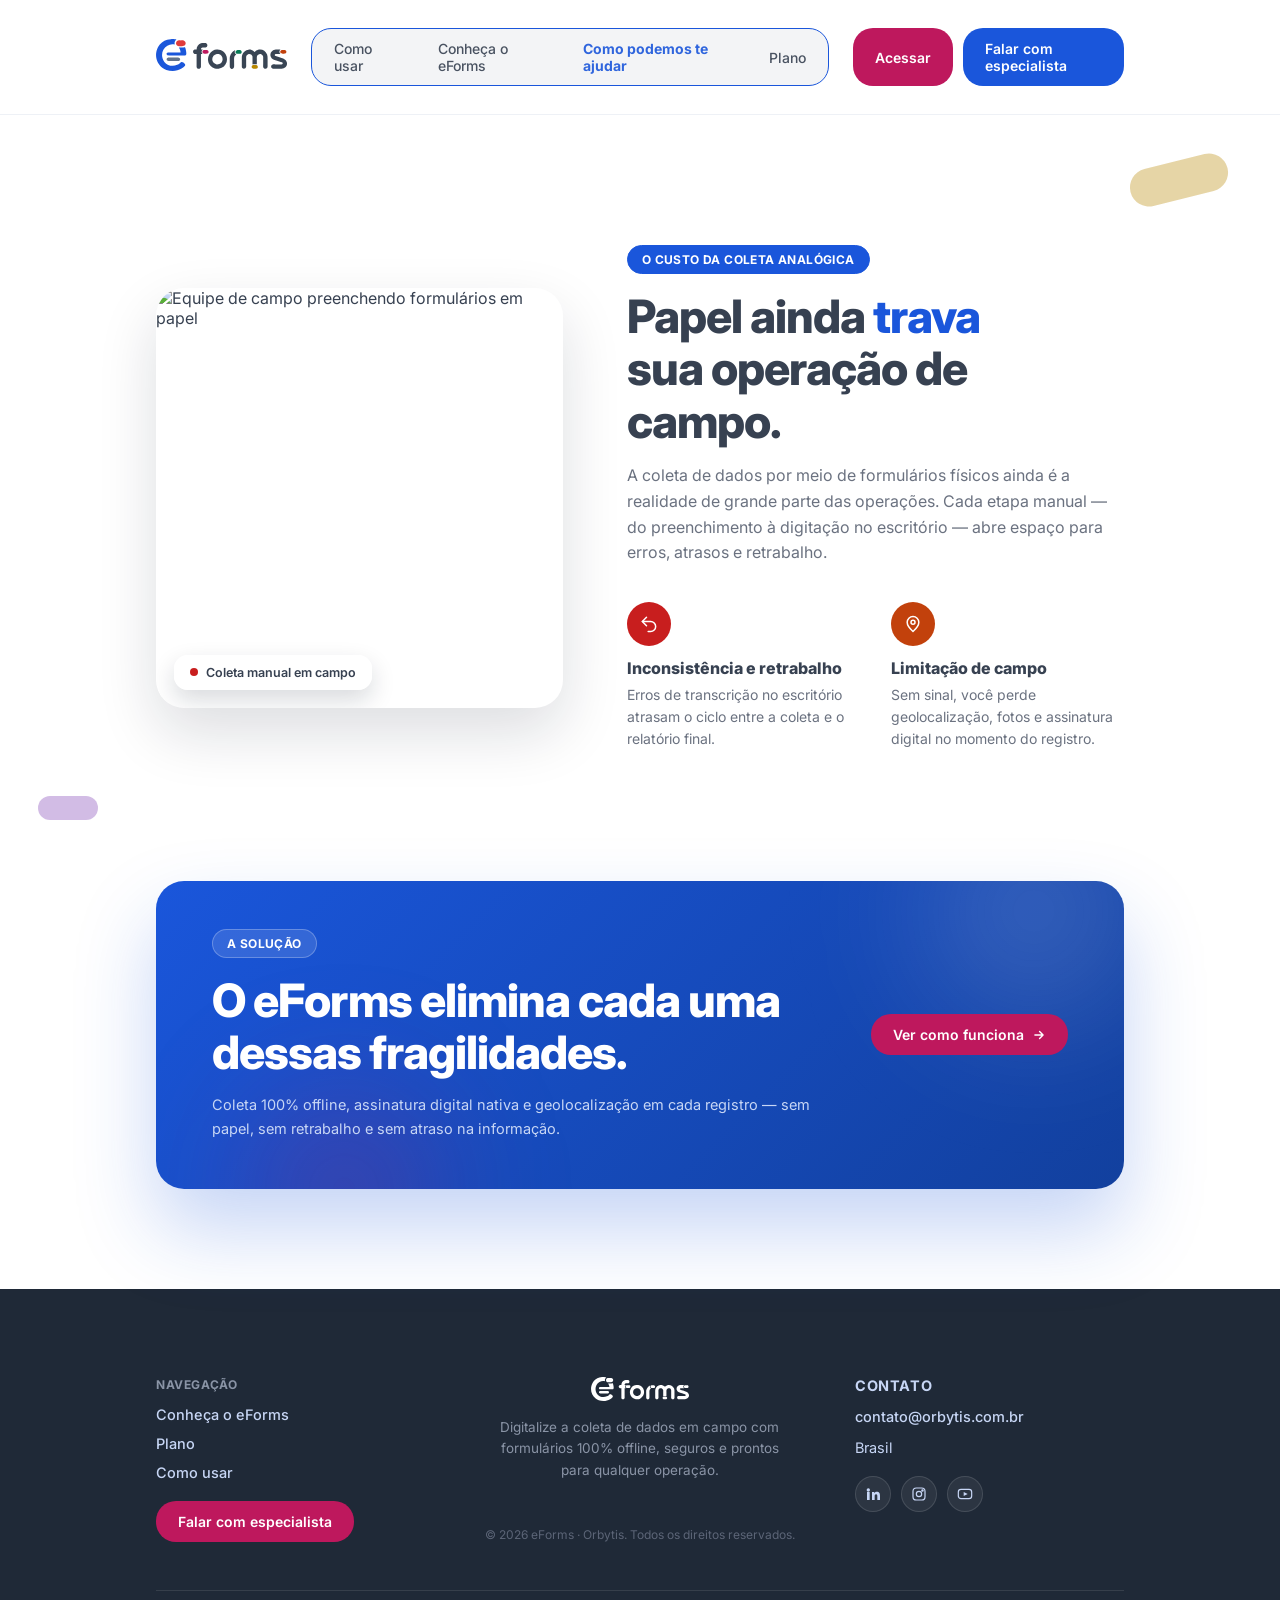
==== commit ba3e72dc: "Refazer Offline/Problema em layout dividido, Preço e FAQ padronizados, section Personalize em rosa A" ====
--- a/como-podemos-ajudar.html
+++ b/como-podemos-ajudar.html
@@ -22,10 +22,10 @@
   <header class="navbar">
     <a href="index.html"><img src="assets/logo-colorida.svg" alt="eForms" class="logo"></a>
     <nav class="nav-pill">
+      <a href="index.html#como-usar">Como usar</a>
       <a href="index.html#funcionalidades">Conheça o eForms</a>
       <a href="como-podemos-ajudar.html" class="is-current" aria-current="page">Como podemos te ajudar</a>
       <a href="index.html#plano">Plano</a>
-      <a href="index.html#como-usar">Como usar</a>
     </nav>
     <div class="nav-actions">
       <a href="#" class="btn btn-pink">Acessar</a>
@@ -38,28 +38,30 @@
   <span class="brand-shape shape-pr1" aria-hidden="true"></span>
   <span class="brand-shape shape-pr2" aria-hidden="true"></span>
 
-  <div class="problem-shell">
-    <div class="problem-media">
+  <div class="split-shell">
+    <div class="split-media">
       <img src="assets/hero-2.jpg" alt="Equipe de campo preenchendo formulários em papel">
-      <span class="problem-media-badge">
-        <span class="problem-media-dot"></span>
+      <span class="split-media-badge">
+        <span class="split-media-dot"></span>
         Coleta manual em campo
       </span>
     </div>
 
-    <div class="problem-copy">
+    <div class="split-copy">
       <div class="sec-heading">
         <span class="sec-kicker">O custo da coleta analógica</span>
         <h1 class="sec-title">Papel ainda <span class="text-accent">trava</span><br>sua operação de campo.</h1>
         <p class="sec-subtitle">A coleta de dados por meio de formulários físicos ainda é a realidade de grande parte das operações. Cada etapa manual — do preenchimento à digitação no escritório — abre espaço para erros, atrasos e retrabalho.</p>
       </div>
 
-      <div class="problem-points">
-        <div class="problem-point">
+      <div class="split-points">
+        <div class="split-point">
+          <span class="split-point-icon" data-color="red" aria-hidden="true"><svg viewBox="0 0 24 24" fill="none" stroke="currentColor" stroke-width="1.8" stroke-linecap="round" stroke-linejoin="round"><path d="M9 14L4 9l5-5"/><path d="M4 9h10a6 6 0 010 12h-3"/></svg></span>
           <strong>Inconsistência e retrabalho</strong>
           <span>Erros de transcrição no escritório atrasam o ciclo entre a coleta e o relatório final.</span>
         </div>
-        <div class="problem-point">
+        <div class="split-point">
+          <span class="split-point-icon" data-color="orange" aria-hidden="true"><svg viewBox="0 0 24 24" fill="none" stroke="currentColor" stroke-width="1.8" stroke-linecap="round" stroke-linejoin="round"><path d="M12 21s7-6.1 7-11a7 7 0 10-14 0c0 4.9 7 11 7 11z"/><circle cx="12" cy="10" r="2.4"/></svg></span>
           <strong>Limitação de campo</strong>
           <span>Sem sinal, você perde geolocalização, fotos e assinatura digital no momento do registro.</span>
         </div>
@@ -73,9 +75,9 @@
     <span class="product-blob blob-price-a" aria-hidden="true"></span>
     <span class="product-blob blob-price-b" aria-hidden="true"></span>
     <div class="subcta-copy">
-      <span class="sec-kicker pricing-kicker">A solução</span>
+      <span class="sec-kicker kicker-on-color">A solução</span>
       <h2 class="sec-title sec-title-light">O eForms elimina cada uma dessas fragilidades.</h2>
-      <p class="pricing-desc">Coleta 100% offline, assinatura digital nativa e geolocalização em cada registro — sem papel, sem retrabalho e sem atraso na informação.</p>
+      <p>Coleta 100% offline, assinatura digital nativa e geolocalização em cada registro — sem papel, sem retrabalho e sem atraso na informação.</p>
     </div>
     <a href="index.html#como-usar" class="btn btn-pink subcta-btn">Ver como funciona
       <svg width="14" height="14" viewBox="0 0 24 24" fill="none"><path d="M5 12h14M13 6l6 6-6 6" stroke="currentColor" stroke-width="2.4" stroke-linecap="round" stroke-linejoin="round"/></svg>
--- a/styles.css
+++ b/styles.css
@@ -18,6 +18,7 @@
   --shadow-md: 0 14px 34px rgba(15,23,42,0.10);
   --shadow-lg: 0 25px 60px rgba(15,23,42,0.14);
   --shadow-hover: 0 22px 46px rgba(15,23,42,0.18);
+  --shadow-badge: 0 10px 24px rgba(15,23,42,0.16);
 
   --title-display: 46px;
   --title-compact: 34px;
@@ -145,6 +146,7 @@
 .nav-pill a:nth-child(1):hover{ opacity:1; background:var(--blue); color:#fff; }
 .nav-pill a:nth-child(2):hover{ opacity:1; background:var(--purple); color:#fff; }
 .nav-pill a:nth-child(3):hover{ opacity:1; background:var(--green); color:#fff; }
+.nav-pill a:nth-child(4):hover{ opacity:1; background:#8A6500; color:#fff; }
 
 .nav-actions{ display:flex; gap:10px; }
 
@@ -734,7 +736,9 @@
   height:100%;
   object-fit:cover;
   display:block;
-}
+  transition:transform 5s ease;
+}
+.product-phone-slot:hover .product-phone-slot-img{ transform:scale(1.06); }
 
 .product-card{
   position:relative;
@@ -992,7 +996,7 @@
 .feature-icon svg{ width:16px; height:16px; stroke:#fff; color:#fff; }
 .feature-row[data-color="purple"] .feature-icon{ background:var(--purple); }
 .feature-row[data-color="pink"] .feature-icon{ background:var(--pink); }
-.feature-row[data-color="gold"] .feature-icon{ background:var(--gold); }
+.feature-row[data-color="gold"] .feature-icon{ background:#8A6500; }
 .feature-row[data-color="green"] .feature-icon{ background:var(--green); }
 .feature-copy{
   display:flex;
@@ -1467,8 +1471,8 @@
 .sec-customize{
   position:relative;
   overflow:hidden;
-  padding:110px 156px;
-  background:#fff;
+  padding:130px 156px;
+  background:var(--pink);
 }
 .customize-grid{
   display:grid;
@@ -1477,23 +1481,27 @@
   align-items:center;
 }
 .customize-copy{ padding-right:20px; }
-.cz-accent{ color:var(--pink); }
-.customize-copy .sec-subtitle{ font-size:14px; }
+.cz-accent{ color:#fff; }
+.customize-copy .sec-subtitle{ font-size:14px; color:#FAD6E6; }
 
 /* --- Print real do sistema (topo direito) --- */
 .customize-media{
   position:relative;
   border-radius:var(--radius-lg);
   overflow:hidden;
-  min-height:340px;
+  min-height:420px;
   box-shadow:var(--shadow-lg);
 }
 .customize-media img{
+  position:absolute; inset:0;
   width:100%;
   height:100%;
   object-fit:cover;
   display:block;
-}
+  transition:transform 5s ease;
+}
+/* Zoom só no hover — o container (overflow:hidden) nunca cresce, nada roda sozinho */
+.customize-media:hover img{ transform:scale(1.06); }
 
 /* ============================================================
    Shared section heading pattern
@@ -1528,6 +1536,8 @@
 }
 .sec-heading-center{ text-align:center; display:flex; flex-direction:column; align-items:center; }
 .sec-subtitle-center{ max-width:620px; }
+/* Kicker translúcido — usado quando o fundo da section já é colorido (ex: Depoimentos) */
+.kicker-on-color{ background:rgba(255,255,255,0.12); border-color:rgba(255,255,255,0.25); color:#fff; }
 
 /* CTA leve reutilizável — reforça a ação em pontos de alta convicção sem virar um card pesado */
 .inline-cta{
@@ -1574,33 +1584,37 @@
 }
 
 /* ============================================================
-   Section 2 — O Custo do Papel (Problem)
+   Padrão reutilizável: imagem + copy lado a lado (2 colunas)
+   Usado em "O custo da coleta analógica" (problema) e
+   "Resiliência Offline" (solução) — mesma linguagem visual.
    ============================================================ */
 .sec-problem{
-  padding:110px 156px;
+  padding:130px 156px;
   background:#fff;
 }
-.problem-shell{
+.split-shell{
   display:grid;
   grid-template-columns:0.9fr 1.1fr;
   gap:64px;
   align-items:center;
 }
 /* Moldura de imagem + selo: mesmos tokens de .social-visual/.social-visual-badge */
-.problem-media{
+.split-media{
   position:relative;
   border-radius:var(--radius-lg);
   overflow:hidden;
   min-height:420px;
   box-shadow:var(--shadow-lg);
 }
-.problem-media img{
+.split-media img{
   position:absolute; inset:0;
   width:100%; height:100%;
   object-fit:cover;
   display:block;
-}
-.problem-media-badge{
+  transition:transform 5s ease;
+}
+.split-media:hover img{ transform:scale(1.06); }
+.split-media-badge{
   position:absolute;
   left:18px; bottom:18px;
   display:flex;
@@ -1613,183 +1627,61 @@
   font-size:12.5px;
   font-weight:600;
   color:var(--slate);
-  box-shadow:0 10px 24px rgba(15,23,42,0.16);
-}
-.problem-media-dot{
+  box-shadow:var(--shadow-badge);
+}
+.split-media-dot{
   width:8px; height:8px;
   border-radius:50%;
   background:var(--red);
   flex-shrink:0;
 }
-.problem-copy .sec-subtitle{ max-width:none; }
-.problem-points{
+.split-copy .sec-subtitle{ max-width:none; }
+.split-points{
   margin-top:36px;
   display:grid;
   grid-template-columns:1fr 1fr;
   gap:28px 32px;
 }
-.problem-point strong{
+.split-point .split-point-icon{
+  width:44px; height:44px;
+  border-radius:50%;
+  flex-shrink:0;
+  display:flex;
+  align-items:center;
+  justify-content:center;
+  color:#fff;
+  margin-bottom:12px;
+}
+.split-point-icon svg{ width:20px; height:20px; }
+.split-point-icon[data-color="red"]{ background:var(--red); }
+.split-point-icon[data-color="orange"]{ background:var(--orange); }
+.split-point-icon[data-color="green"]{ background:var(--green); }
+.split-point-icon[data-color="blue"]{ background:var(--blue); }
+.split-point strong{
   display:block;
   font-size:16px;
   font-weight:800;
   color:var(--slate);
   margin-bottom:6px;
 }
-.problem-point span{
+.split-point span{
   font-size:14px;
   line-height:1.6;
   color:#6B7280;
 }
 
 /* ============================================================
-   Section 2 — Resiliência Offline
+   Section 3 — Resiliência Offline (a solução do problema anterior)
+   Mesmo layout de .split-shell, ordem espelhada (copy | imagem)
    ============================================================ */
 .sec-offline{
   position:relative;
   overflow:hidden;
-  padding:110px 156px;
-  background:linear-gradient(160deg, var(--blue), var(--dark));
-}
-.offline-grid{
-  display:grid;
-  grid-template-columns:auto 1fr 1.25fr;
-  gap:28px;
-  align-items:center;
-}
-
-/* Aparelho — moldura escura com a tela laranja da marca */
-.offline-device{
-  position:relative;
-  justify-self:center;
-}
-.offline-device-frame{
-  position:relative;
-  width:190px;
-  height:388px;
-  border-radius:34px;
-  background:#12161d;
-  border:6px solid #12161d;
-  box-shadow:0 30px 60px rgba(15,23,42,0.3);
-  overflow:hidden;
-}
-.offline-device-notch{
-  position:absolute;
-  z-index:2;
-  top:11px; left:50%;
-  transform:translateX(-50%);
-  width:46px; height:5px;
-  border-radius:20px;
-  background:rgba(255,255,255,0.22);
-}
-.offline-device-screen{
-  height:100%;
-  border-radius:28px;
-  background:var(--orange);
-  padding:26px 22px;
-  display:flex;
-  flex-direction:column;
-  align-items:center;
-  justify-content:center;
-  gap:11px;
-}
-.offline-device-logo{ width:112px; margin-bottom:14px; }
-.offline-device-line{
-  width:100%;
-  height:13px;
-  border-radius:20px;
-  background:rgba(255,255,255,0.28);
-}
-.offline-device-line.w-60{ width:60%; }
-.offline-device-sync{
-  position:absolute;
-  right:-14px; bottom:34px;
-  width:56px; height:56px;
-  border-radius:50%;
-  background:#4B5563;
-  color:#fff;
-  display:flex;
-  align-items:center;
-  justify-content:center;
-  box-shadow:0 12px 26px rgba(15,23,42,0.28);
-}
-.offline-device-sync svg{ width:24px; height:24px; animation: offlineSyncSpin 2.4s linear infinite; }
-@keyframes offlineSyncSpin{
-  from{ transform:rotate(0deg); }
-  to{ transform:rotate(360deg); }
-}
-
-/* Cards — o do meio destacado em verde */
-.offline-cards{
-  display:flex;
-  flex-direction:column;
-  gap:14px;
-}
-.offline-card{
-  background:#E9ECEF;
-  border-radius:var(--radius-sm);
-  padding:24px 26px;
-  display:flex;
-  flex-direction:column;
-  gap:4px;
-}
-.offline-card p{
-  font-size:13px;
-  line-height:1.5;
-  color:var(--slate);
-}
-.offline-card strong{ font-weight:800; color:var(--slate); }
-.offline-card-hl{
-  background:var(--green);
-  box-shadow:0 16px 34px rgba(5,122,85,0.24);
-}
-.offline-card-hl strong,
-.offline-card-hl p{ color:#fff; }
-.offline-card-hl > strong{ font-size:14px; }
-
-/* Banner — foto com degradê laranja e o título por cima */
-.offline-banner{
-  position:relative;
-  border-radius:var(--radius-sm);
-  overflow:hidden;
-  min-height:388px;
-  box-shadow:var(--shadow-lg);
-}
-.offline-banner img{
-  width:100%;
-  height:100%;
-  min-height:388px;
-  object-fit:cover;
-  display:block;
-}
-/* Mesmo degradê do SVG de referência: transparente até ~51%, --orange sólido embaixo */
-.offline-banner::after{
-  content:"";
-  position:absolute;
-  inset:0;
-  background:linear-gradient(to bottom, rgba(194,65,12,0) 51%, var(--orange) 100%);
-  pointer-events:none;
-}
-.offline-banner-title{
-  position:absolute;
-  z-index:2;
-  left:38px; bottom:34px;
-  display:flex;
-  flex-direction:column;
-  color:#fff;
-}
-.offline-banner-lead{
-  font-size:42px;
-  font-weight:800;
-  letter-spacing:-1px;
-  line-height:1.1;
-}
-.offline-banner-sub{
-  font-size:34px;
-  font-weight:400;
-  letter-spacing:-0.6px;
-  line-height:1.2;
-}
-.offline-banner-sub strong{ font-weight:800; }
+  padding:130px 156px;
+  background:#F5F7FB;
+}
+.sec-offline .split-shell{ grid-template-columns:1.1fr 0.9fr; }
+.sec-offline .split-media-dot{ background:var(--green); }
 
 /* ============================================================
    Principais Funcionalidades — Bento Grid
@@ -1797,7 +1689,7 @@
 .sec-features{
   position:relative;
   overflow:hidden;
-  padding:110px 156px;
+  padding:130px 156px;
   background:#F5F7FB;
   text-align:center;
 }
@@ -1855,7 +1747,7 @@
   align-items:center;
   justify-content:center;
   color:#fff;
-  background:rgba(255,255,255,0.18);
+  background:rgba(255,255,255,0.16);
   border:1px solid rgba(255,255,255,0.22);
 }
 .ft-icon svg{ width:25px; height:25px; }
@@ -1877,8 +1769,8 @@
    ============================================================ */
 .sec-banner{
   padding:0;
-  margin-top:-110px;
-  margin-bottom:-110px;
+  margin-top:-130px;
+  margin-bottom:-130px;
   background:#fff;
 }
 .banner-slot{
@@ -1920,7 +1812,7 @@
    Section 6 — Confiabilidade Comprovada
    ============================================================ */
 .sec-social{
-  padding:110px 156px;
+  padding:130px 156px;
   background:#F5F7FB;
 }
 .social-shell{
@@ -1938,7 +1830,8 @@
 }
 /* Imagem fora do fluxo: a altura da linha passa a ser ditada pela coluna de
    conteúdo, e a imagem preenche exatamente essa altura (alturas harmônicas). */
-.social-visual img{ position:absolute; inset:0; width:100%; height:100%; object-fit:cover; display:block; }
+.social-visual img{ position:absolute; inset:0; width:100%; height:100%; object-fit:cover; display:block; transition:transform 5s ease; }
+.social-visual:hover img{ transform:scale(1.06); }
 .social-visual-badge{
   position:absolute;
   left:18px; bottom:18px;
@@ -1952,7 +1845,7 @@
   font-size:12.5px;
   font-weight:600;
   color:var(--slate);
-  box-shadow:0 10px 24px rgba(15,23,42,0.16);
+  box-shadow:var(--shadow-badge);
 }
 .social-visual-dot{
   width:8px; height:8px;
@@ -1985,7 +1878,7 @@
 .social-stat[data-color="green"]{ background:#E9F7F0; }
 .social-stat:hover{
   transform:translateY(-3px);
-  box-shadow:0 18px 34px rgba(15,23,42,0.08);
+  box-shadow:var(--shadow-md);
 }
 .social-stat[data-color="blue"]:hover{ border-color:var(--blue); }
 .social-stat[data-color="pink"]:hover{ border-color:var(--pink); }
@@ -2006,7 +1899,7 @@
 }
 .social-logos-card{
   margin-top:64px;
-  margin-bottom:-110px;
+  margin-bottom:-130px;
   margin-left:-156px;
   margin-right:-156px;
   overflow:hidden;
@@ -2107,89 +2000,92 @@
    Section 7 — Pricing
    ============================================================ */
 .sec-pricing{
-  padding:110px 156px;
+  padding:130px 156px;
+  text-align:center;
 }
 .pricing-card{
   position:relative;
   overflow:hidden;
+  margin-top:40px;
   background:linear-gradient(135deg, var(--blue), var(--blue-dark));
   border-radius:var(--radius-lg);
-  padding:52px 56px;
-  display:flex;
-  align-items:center;
-  gap:52px;
+  padding:56px 64px;
+  display:flex;
+  flex-direction:column;
+  align-items:center;
+  text-align:center;
   box-shadow:0 40px 80px rgba(26,86,219,0.25);
-}
-.pricing-copy{ position:relative; z-index:1; flex:1; }
-.pricing-kicker, .kicker-on-color{ background:rgba(255,255,255,0.12); border-color:rgba(255,255,255,0.25); color:#fff; }
-.pricing-desc{
-  margin-top:14px;
-  font-size:14.5px;
-  line-height:1.65;
-  color:#C7D6F5;
-  max-width:460px;
 }
 .blob-price-a{ width:340px; height:340px; top:-140px; right:-80px; background:radial-gradient(circle, rgba(255,255,255,0.2), transparent 70%); }
 .blob-price-b{ width:280px; height:280px; bottom:-140px; left:5%; background:radial-gradient(circle, rgba(190,24,93,0.32), transparent 70%); }
-.pricing-includes{
-  margin-top:24px;
-  display:grid;
-  grid-template-columns:repeat(2, auto);
-  gap:12px 32px;
-  list-style:none;
-}
-.pricing-includes li{
-  display:flex;
-  align-items:center;
-  gap:9px;
-  font-size:14px;
-  font-weight:600;
-  color:#EAF1FF;
-}
-.pricing-includes svg{ width:17px; height:17px; color:#7CFFB2; flex-shrink:0; }
-
-/* Right price panel — high-contrast white focal point */
-.pricing-panel{
+.pricing-quote-icon{
   position:relative;
   z-index:1;
-  flex-shrink:0;
-  width:300px;
-  background:#fff;
-  border-radius:var(--radius-md);
-  padding:34px 30px;
-  display:flex;
-  flex-direction:column;
-  align-items:center;
-  text-align:center;
-  box-shadow:0 24px 50px rgba(6,20,60,0.3);
-}
-.pricing-quote-icon{
   width:56px; height:56px;
   border-radius:50%;
   flex-shrink:0;
   display:flex;
   align-items:center;
   justify-content:center;
-  background:var(--blue);
+  background:rgba(255,255,255,0.16);
+  border:1px solid rgba(255,255,255,0.22);
   color:#fff;
 }
 .pricing-quote-icon svg{ width:26px; height:26px; }
 .pricing-quote-title{
-  font-size:20px;
+  position:relative;
+  z-index:1;
+  font-size:22px;
   font-weight:800;
   letter-spacing:-0.3px;
-  color:var(--slate);
+  color:#fff;
   line-height:1.3;
-  margin-top:16px;
+  margin-top:18px;
 }
 .pricing-quote-desc{
-  font-size:13.5px;
-  line-height:1.55;
-  color:#6B7280;
+  position:relative;
+  z-index:1;
+  font-size:14.5px;
+  line-height:1.6;
+  color:#C7D6F5;
+  max-width:420px;
   margin-top:8px;
 }
-.pricing-btn{ width:100%; justify-content:center; margin-top:20px; }
-.pricing-note{ font-size:11.5px; color:#9CA3AF; margin-top:14px; }
+.pricing-features{
+  position:relative;
+  z-index:1;
+  margin-top:36px;
+  width:100%;
+  display:grid;
+  grid-template-columns:repeat(4, 1fr);
+  gap:20px;
+}
+.pricing-feature{
+  display:flex;
+  flex-direction:column;
+  align-items:center;
+  gap:10px;
+}
+.pricing-feature-icon{
+  width:44px; height:44px;
+  border-radius:50%;
+  flex-shrink:0;
+  display:flex;
+  align-items:center;
+  justify-content:center;
+  background:rgba(255,255,255,0.16);
+  border:1px solid rgba(255,255,255,0.22);
+  color:#fff;
+}
+.pricing-feature-icon svg{ width:20px; height:20px; }
+.pricing-feature span{
+  font-size:13px;
+  font-weight:600;
+  line-height:1.4;
+  color:#EAF1FF;
+}
+.pricing-btn{ position:relative; z-index:1; margin-top:36px; }
+.pricing-note{ position:relative; z-index:1; font-size:11.5px; color:#C7D6F5; margin-top:14px; }
 
 /* ============================================================
    Section 8 — FAQ
@@ -2197,52 +2093,46 @@
 .sec-faq{
   position:relative;
   overflow:hidden;
-  padding:110px 156px;
+  padding:130px 156px;
   background:#F5F7FB;
-}
-.faq-shell{
-  margin-top:44px;
+  text-align:center;
+}
+.faq-list{
+  margin-top:40px;
   display:grid;
-  grid-template-columns:0.85fr 1.15fr;
-  gap:48px;
-  align-items:start;
-}
-.faq-aside{ position:sticky; top:110px; display:flex; flex-direction:column; }
-.faq-aside .sec-heading .sec-title{ font-size:var(--title-compact); }
-/* Card de suporte com propósito no lugar da foto reaproveitada */
+  grid-template-columns:1fr 1fr;
+  gap:16px;
+  text-align:left;
+}
+/* Faixa de suporte — mesmo padrão horizontal do .subcta-card */
 .faq-support{
-  margin-top:28px;
-  display:flex;
-  flex-direction:column;
-  align-items:flex-start;
-  gap:8px;
-  background:linear-gradient(150deg, var(--blue), var(--blue-dark));
-  border-radius:var(--radius-md);
-  padding:26px 26px 24px;
+  margin-top:24px;
+  display:flex;
+  align-items:center;
+  justify-content:space-between;
+  gap:24px;
+  text-align:left;
+  background:linear-gradient(135deg, var(--blue), var(--blue-dark));
+  border-radius:var(--radius-lg);
+  padding:32px 40px;
   box-shadow:0 24px 48px rgba(26,86,219,0.22);
 }
 .faq-support-icon{
   width:46px; height:46px;
-  border-radius:var(--radius-sm);
+  border-radius:50%;
+  flex-shrink:0;
   background:rgba(255,255,255,0.16);
   border:1px solid rgba(255,255,255,0.22);
   color:#fff;
   display:flex;
   align-items:center;
   justify-content:center;
-  margin-bottom:4px;
 }
 .faq-support-icon svg{ width:22px; height:22px; }
-.faq-support-copy{ display:flex; flex-direction:column; gap:2px; }
+.faq-support-copy{ flex:1; display:flex; flex-direction:column; gap:2px; }
 .faq-support-copy strong{ font-size:17px; font-weight:800; color:#fff; }
 .faq-support-copy span{ font-size:13.5px; color:#C7D6F5; }
-.faq-support-btn{ margin-top:14px; width:100%; }
-
-.faq-list{
-  display:flex;
-  flex-direction:column;
-  gap:14px;
-}
+.faq-support-btn{ flex-shrink:0; width:auto; }
 .faq-item{
   background:#fff;
   border:1px solid #E9ECF3;
@@ -2411,6 +2301,7 @@
   box-shadow:0 40px 80px rgba(26,86,219,0.25);
 }
 .subcta-copy{ position:relative; z-index:1; max-width:600px; }
+.subcta-copy p{ margin-top:14px; font-size:14.5px; line-height:1.65; color:#C7D6F5; }
 .subcta-btn{ position:relative; z-index:1; flex-shrink:0; }
 
 /* Anchor targets clear the fixed navbar */
@@ -2453,23 +2344,21 @@
   .subpage-header{ padding-left:40px; padding-right:40px; }
   .sec-footer{ padding-left:40px; padding-right:40px; }
   .features-bento{ grid-template-columns:repeat(2, 1fr); }
+  .pricing-features{ grid-template-columns:repeat(2, 1fr); }
+  .faq-list{ grid-template-columns:1fr; }
   .feature-tile-lg, .feature-tile-wide{ grid-column:span 2; }
   .social-shell{ grid-template-columns:1fr; gap:36px; }
   .social-visual{ min-height:0; height:320px; }
   .social-logos-card{ margin-left:-40px; margin-right:-40px; }
   .subcta-card{ flex-direction:column; align-items:flex-start; }
   .quotes-grid{ grid-template-columns:1fr; }
-  .pricing-card{ flex-direction:column; align-items:stretch; }
-  .pricing-panel{ width:100%; }
-  .problem-shell{ grid-template-columns:1fr; gap:32px; }
-  .problem-media{ min-height:320px; }
-  .offline-grid{ grid-template-columns:1fr; gap:24px; }
-  .offline-banner{ min-height:300px; }
-  .offline-banner img{ min-height:300px; }
+  .split-shell{ grid-template-columns:1fr; gap:32px; }
+  .sec-offline .split-shell{ grid-template-columns:1fr; }
+  .split-media{ min-height:320px; }
   .customize-grid{ grid-template-columns:1fr; }
   .customize-copy{ padding:0; }
-  .faq-shell{ grid-template-columns:1fr; gap:28px; }
-  .faq-aside{ position:static; }
+  .pricing-card{ padding:44px 40px; }
+  .faq-support{ flex-direction:column; align-items:flex-start; text-align:left; }
   .footer-cols{ grid-template-columns:1fr; text-align:center; }
   .footer-col{ align-items:center; }
   .footer-col-contact{ align-items:center; }
@@ -2495,15 +2384,12 @@
   .sec-footer{ padding:64px 20px 32px; }
   .sec-title{ font-size:32px; letter-spacing:-0.6px; }
   .sec-subtitle{ font-size:15px; }
-  .offline-banner-lead{ font-size:32px; }
-  .offline-banner-sub{ font-size:24px; }
-  .offline-banner-title{ left:22px; bottom:22px; }
-  .problem-media{ min-height:240px; }
-  .problem-points{ grid-template-columns:1fr; gap:20px; }
+  .split-media{ min-height:240px; }
+  .split-points{ grid-template-columns:1fr; gap:20px; }
   .pricing-card{ padding:36px 24px; }
-  .pricing-includes{ grid-template-columns:1fr; }
+  .pricing-features{ grid-template-columns:1fr; gap:24px; }
+  .faq-support{ padding:32px 24px; }
   .quote-card{ padding:26px 22px; }
-  .faq-aside .sec-heading .sec-title{ font-size:32px; }
 }
 
 /* ============================================================
@@ -2516,8 +2402,8 @@
 .shape-of1{ width:70px; height:26px; top:12%; left:6%; background:var(--gold); opacity:0.4; animation: shapeFloat3 16s ease-in-out infinite; }
 
 .sec-customize{ position:relative; overflow:hidden; }
-.shape-cu1{ width:90px; height:34px; top:8%; left:4%; transform:rotate(10deg); background:var(--orange); opacity:0.3; animation: shapeFloat1 17s ease-in-out infinite; }
-.shape-cu2{ width:60px; height:24px; bottom:10%; right:5%; background:var(--green); opacity:0.3; animation: shapeFloat2 14s ease-in-out infinite; }
+.shape-cu1{ width:90px; height:34px; top:8%; left:4%; transform:rotate(10deg); background:#fff; opacity:0.3; animation: shapeFloat1 17s ease-in-out infinite; }
+.shape-cu2{ width:60px; height:24px; bottom:10%; right:5%; background:#fff; opacity:0.3; animation: shapeFloat2 14s ease-in-out infinite; }
 
 .sec-social{ position:relative; overflow:hidden; }
 .shape-so1{ width:80px; height:30px; top:8%; left:5%; background:var(--pink); opacity:0.3; animation: shapeFloat2 16s ease-in-out infinite; }
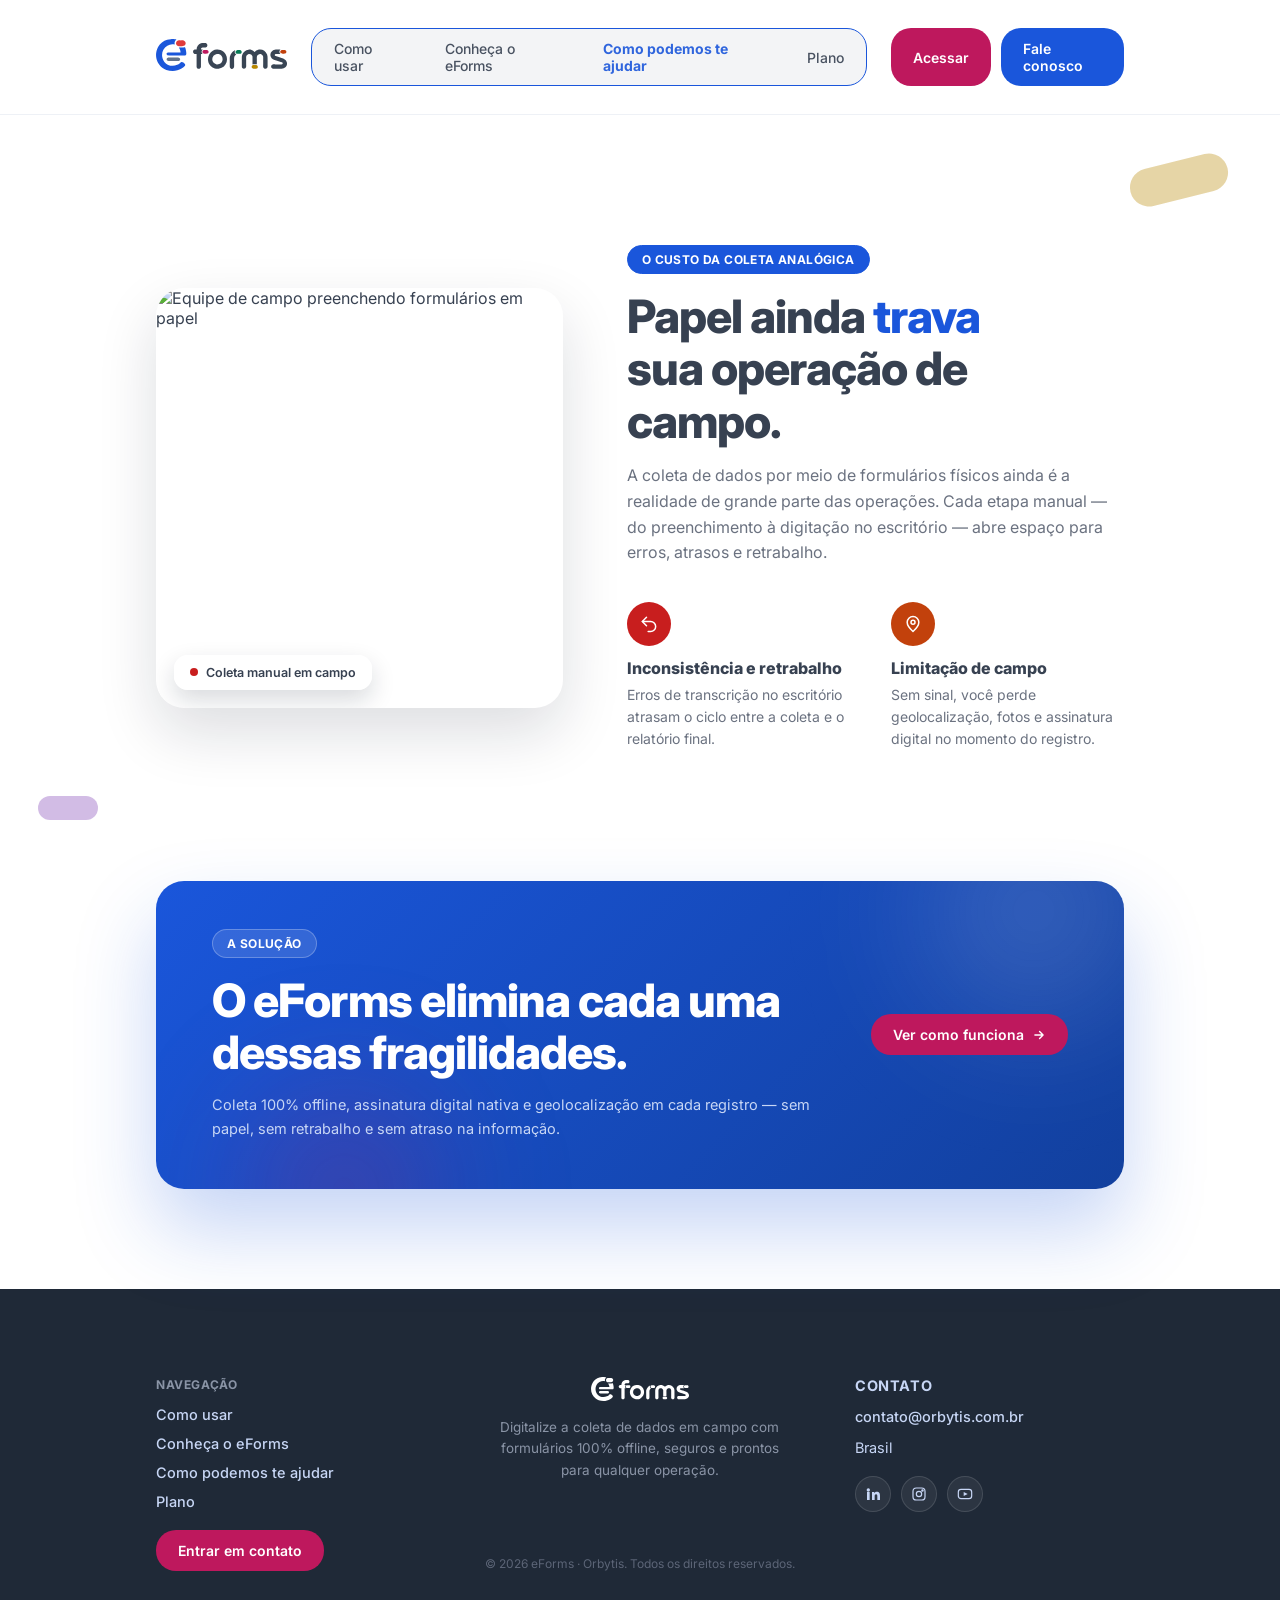
==== commit d01cf707: "Corrige responsividade mobile: menu hamburguer, overflow do hero/produto, carrossel de depoimentos A" ====
--- a/como-podemos-ajudar.html
+++ b/como-podemos-ajudar.html
@@ -21,7 +21,10 @@
 <div class="subpage-header">
   <header class="navbar">
     <a href="index.html"><img src="assets/logo-colorida.svg" alt="eForms" class="logo"></a>
-    <nav class="nav-pill">
+    <button class="nav-toggle" id="navToggle" aria-label="Abrir menu" aria-expanded="false" aria-controls="navMenu">
+      <span></span><span></span><span></span>
+    </button>
+    <nav class="nav-pill" id="navMenu">
       <a href="index.html#como-usar">Como usar</a>
       <a href="index.html#funcionalidades">Conheça o eForms</a>
       <a href="como-podemos-ajudar.html" class="is-current" aria-current="page">Como podemos te ajudar</a>
@@ -29,7 +32,7 @@
     </nav>
     <div class="nav-actions">
       <a href="#" class="btn btn-pink">Acessar</a>
-      <a href="index.html#plano" class="btn btn-blue">Falar com especialista</a>
+      <a href="index.html#plano" class="btn btn-blue">Fale conosco</a>
     </div>
   </header>
 </div>
@@ -90,11 +93,12 @@
     <div class="footer-col">
       <span class="footer-col-title">Navegação</span>
       <nav class="footer-nav">
+        <a href="index.html#como-usar">Como usar</a>
         <a href="index.html#funcionalidades">Conheça o eForms</a>
+        <a href="como-podemos-ajudar.html">Como podemos te ajudar</a>
         <a href="index.html#plano">Plano</a>
-        <a href="index.html#como-usar">Como usar</a>
       </nav>
-      <a href="index.html#plano" class="btn btn-pink footer-cta">Falar com especialista</a>
+      <a href="index.html#plano" class="btn btn-pink footer-cta">Entrar em contato</a>
     </div>
 
     <div class="footer-col footer-col-brand">
--- a/styles.css
+++ b/styles.css
@@ -150,6 +150,30 @@
 
 .nav-actions{ display:flex; gap:10px; }
 
+.nav-toggle{
+  display:none;
+  flex-direction:column;
+  justify-content:center;
+  gap:5px;
+  width:32px; height:32px;
+  padding:0;
+  background:none;
+  border:none;
+  cursor:pointer;
+  flex-shrink:0;
+}
+.nav-toggle span{
+  display:block;
+  width:100%;
+  height:2px;
+  background:var(--slate);
+  border-radius:2px;
+  transition:transform .25s ease, opacity .25s ease;
+}
+.navbar.is-open .nav-toggle span:nth-child(1){ transform:translateY(7px) rotate(45deg); }
+.navbar.is-open .nav-toggle span:nth-child(2){ opacity:0; }
+.navbar.is-open .nav-toggle span:nth-child(3){ transform:translateY(-7px) rotate(-45deg); }
+
 .btn{
   padding:12px 22px;
   border-radius:20px;
@@ -668,6 +692,7 @@
 
 @media (max-width: 1200px){
   .hero-content{ flex-direction:column; align-items:flex-start; }
+  .hero-stage-mosaic{ justify-self:stretch; width:100%; }
   .hero-media{ width:100%; }
   .hero-image-wrap{ max-width:100%; width:100%; transform:none; animation:none; }
   .hero-panels{ width:100%; max-width:100%; }
@@ -680,7 +705,23 @@
 @media (max-width: 760px){
   .hero{ padding:20px 20px 0; }
   .navbar{ flex-wrap:wrap; }
+  .nav-toggle{ display:flex; }
   .nav-pill{ display:none; }
+  .nav-actions{ display:none; }
+  .navbar.is-open .nav-pill,
+  .navbar.is-open .nav-actions{
+    display:flex;
+    flex-direction:column;
+    align-items:stretch;
+    width:100%;
+    background:none;
+    border:none;
+    padding:0;
+    gap:8px;
+  }
+  .navbar.is-open .nav-pill{ order:3; margin-top:16px; }
+  .navbar.is-open .nav-pill a{ padding:12px 16px; border-radius:12px; background:#F3F4F6; }
+  .navbar.is-open .nav-actions{ order:4; margin-top:10px; }
   .hero-text h1{ font-size:34px; white-space:normal; }
   .brand-shape{ display:none; }
 }
@@ -1448,7 +1489,7 @@
 @media (max-width: 1200px){
   .product{ padding:56px 40px 96px; }
   .product-card{ padding:44px 32px; max-width:none; }
-  .product-body{ flex-direction:column; }
+  .product-body{ flex-direction:column; align-items:stretch; }
   .product-styles{ grid-template-columns:1fr 1fr; }
   .product-shell{ flex-direction:column; }
   .product-phone{ width:230px; align-self:center; }
@@ -1463,6 +1504,7 @@
   .product-styles{ grid-template-columns:1fr; }
   .product-card{ padding:32px 24px; }
   .product-title{ font-size:26px; }
+  .product-phone-slot{ width:100%; height:auto; aspect-ratio:230/340; align-self:stretch; }
 }
 
 /* ============================================================
@@ -2358,7 +2400,8 @@
   .customize-grid{ grid-template-columns:1fr; }
   .customize-copy{ padding:0; }
   .pricing-card{ padding:44px 40px; }
-  .faq-support{ flex-direction:column; align-items:flex-start; text-align:left; }
+  .faq-support{ flex-direction:column; align-items:center; text-align:center; }
+  .faq-support-copy{ align-items:center; }
   .footer-cols{ grid-template-columns:1fr; text-align:center; }
   .footer-col{ align-items:center; }
   .footer-col-contact{ align-items:center; }
@@ -2379,7 +2422,8 @@
   /* Mobile: todos os cards com o ícone em cima (padronizado) */
   .feature-tile-lg, .feature-tile-wide{ grid-column:auto; flex-direction:column; align-items:stretch; }
   .social-visual{ height:240px; }
-  .social-logos-card{ margin-left:-20px; margin-right:-20px; }
+  .customize-media{ min-height:240px; }
+  .social-logos-card{ margin-left:-20px; margin-right:-20px; margin-bottom:-64px; }
   .social-stat strong{ font-size:28px; }
   .sec-footer{ padding:64px 20px 32px; }
   .sec-title{ font-size:32px; letter-spacing:-0.6px; }
@@ -2387,9 +2431,31 @@
   .split-media{ min-height:240px; }
   .split-points{ grid-template-columns:1fr; gap:20px; }
   .pricing-card{ padding:36px 24px; }
-  .pricing-features{ grid-template-columns:1fr; gap:24px; }
+  .pricing-features{ grid-template-columns:1fr 1fr; gap:24px 16px; }
   .faq-support{ padding:32px 24px; }
   .quote-card{ padding:26px 22px; }
+
+  /* Carrossel automático: os 3 cards dividem a mesma célula do grid e se
+     revezam via fade, sem JS. Cada card ocupa 1/3 do ciclo de 12s. */
+  .quotes-grid{ display:grid; grid-template-columns:1fr; }
+  .quote-card{
+    grid-row:1; grid-column:1;
+    opacity:0;
+    animation: quotesFade 12s ease-in-out infinite;
+  }
+  .quote-card:nth-child(1){ animation-delay:0s; }
+  .quote-card:nth-child(2){ animation-delay:4s; }
+  .quote-card:nth-child(3){ animation-delay:8s; }
+}
+@keyframes quotesFade{
+  0%, 100%{ opacity:0; }
+  4%, 30%{ opacity:1; }
+  34%{ opacity:0; }
+}
+/* Sem preferência por menos movimento: volta pra lista estática empilhada */
+@media (max-width:720px) and (prefers-reduced-motion: reduce){
+  .quotes-grid{ display:flex; flex-direction:column; gap:16px; }
+  .quote-card{ position:static; grid-row:auto; grid-column:auto; opacity:1; animation:none; }
 }
 
 /* ============================================================
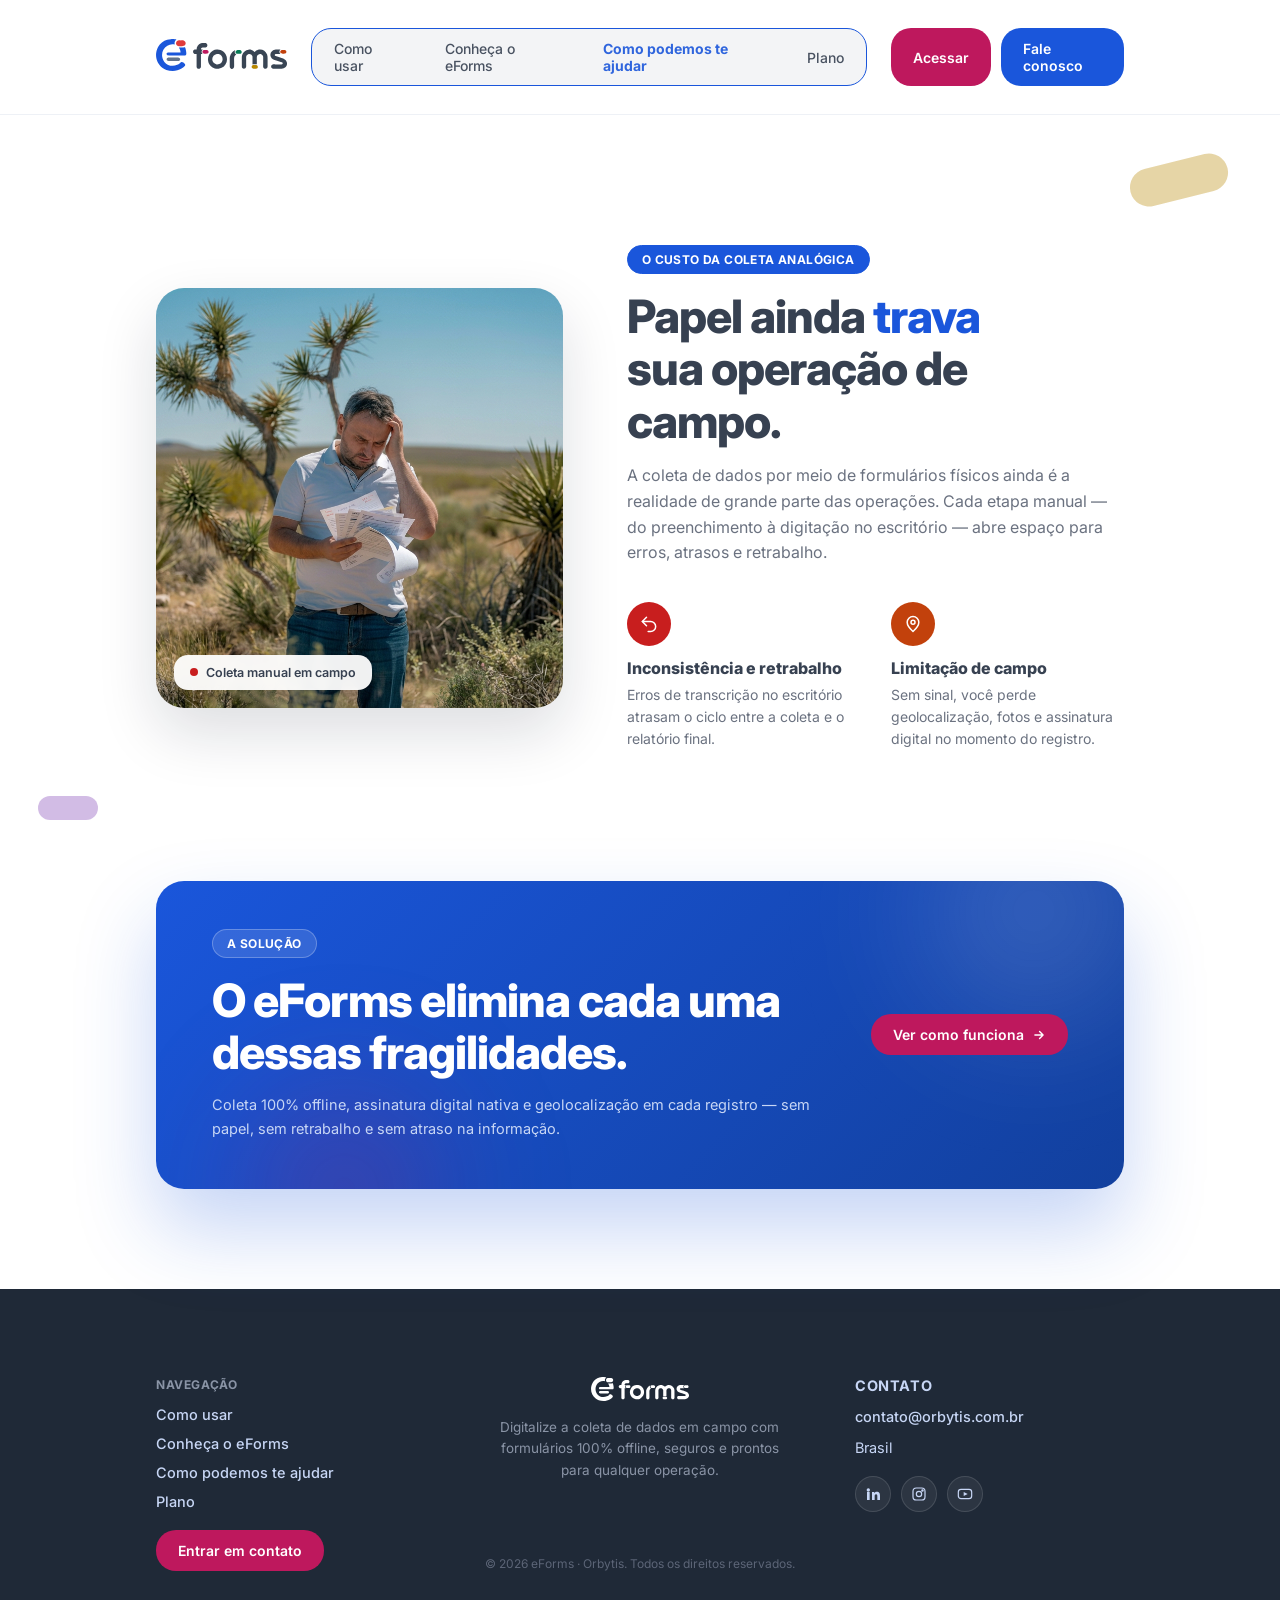
==== commit e7813f21: "Troca hero-2.jpg por hero-2.jpeg e atualiza referencias Atualiza src da imagem em index.html e como-" ====
--- a/como-podemos-ajudar.html
+++ b/como-podemos-ajudar.html
@@ -43,7 +43,7 @@
 
   <div class="split-shell">
     <div class="split-media">
-      <img src="assets/hero-2.jpg" alt="Equipe de campo preenchendo formulários em papel">
+      <img src="assets/hero-2.jpeg" alt="Equipe de campo preenchendo formulários em papel">
       <span class="split-media-badge">
         <span class="split-media-dot"></span>
         Coleta manual em campo
--- a/styles.css
+++ b/styles.css
@@ -691,8 +691,12 @@
 }
 
 @media (max-width: 1200px){
-  .hero-content{ flex-direction:column; align-items:flex-start; }
-  .hero-stage-mosaic{ justify-self:stretch; width:100%; }
+  /* Em desktop, título e mosaico ocupam a mesma célula do grid (grid-area:1/1),
+     um sobre o outro, deslocados com transform — truque só de desktop.
+     No mobile isso quebra tudo: vira flex em coluna normal, sem sobreposição. */
+  .hero-content{ display:flex; flex-direction:column; align-items:stretch; min-height:0; }
+  .hero-stage-title, .hero-stage-mosaic{ align-self:stretch; justify-self:stretch; }
+  .hero-stage-title{ transform:none; }
   .hero-media{ width:100%; }
   .hero-image-wrap{ max-width:100%; width:100%; transform:none; animation:none; }
   .hero-panels{ width:100%; max-width:100%; }
@@ -700,6 +704,11 @@
 
 @media (max-width: 640px){
   .hero-panels{ flex-direction:column; }
+  /* Preview web fica ilegível/espremido nessa largura (sidebar + dropzone não cabem);
+     mantém só o preview mobile como destaque único da hero. */
+  .panel-left{ display:none; }
+  .panel-right{ width:100%; }
+  .mock-phone{ width:100%; max-width:280px; height:480px; margin:0 auto; }
 }
 
 @media (max-width: 760px){
@@ -724,6 +733,10 @@
   .navbar.is-open .nav-actions{ order:4; margin-top:10px; }
   .hero-text h1{ font-size:34px; white-space:normal; }
   .brand-shape{ display:none; }
+  .hero-content{ margin-top:28px; }
+  .hero-media{ margin-top:28px; }
+  .hero-cta{ flex-direction:column; align-items:stretch; }
+  .hero-cta .btn{ width:100%; }
 }
 
 /* ============ Product section ============ */
@@ -1494,6 +1507,10 @@
   .product-shell{ flex-direction:column; }
   .product-phone{ width:230px; align-self:center; }
   .product-phone-slot{ width:230px; height:340px; align-self:center; }
+  /* No mobile o script.js move o preview ativo pra dentro de .product-features,
+     logo abaixo do row clicado — aqui só cuidamos do respiro dessa versão "inline". */
+  .product-right{ margin-top:0; }
+  .product-features .product-styles.is-active{ margin:4px -10px 16px; }
 }
 
 @media (max-width: 900px){
@@ -1501,6 +1518,7 @@
 }
 
 @media (max-width: 640px){
+  .product{ padding-left:20px; padding-right:20px; }
   .product-styles{ grid-template-columns:1fr; }
   .product-card{ padding:32px 24px; }
   .product-title{ font-size:26px; }
@@ -2115,10 +2133,10 @@
   display:flex;
   align-items:center;
   justify-content:center;
-  background:rgba(255,255,255,0.16);
-  border:1px solid rgba(255,255,255,0.22);
-  color:#fff;
-}
+  background:#fff;
+  box-shadow:0 8px 18px rgba(8,20,54,0.22);
+}
+.pricing-feature .pricing-feature-icon{ color:var(--blue); }
 .pricing-feature-icon svg{ width:20px; height:20px; }
 .pricing-feature span{
   font-size:13px;
@@ -2434,6 +2452,9 @@
   .pricing-features{ grid-template-columns:1fr 1fr; gap:24px 16px; }
   .faq-support{ padding:32px 24px; }
   .quote-card{ padding:26px 22px; }
+  /* Tag/título/subtítulo alinhados à esquerda no mobile, como nas demais sections —
+     conteúdo interno dos cards (bento, depoimentos, etc.) não é afetado por essa classe. */
+  .sec-heading-center{ text-align:left; align-items:flex-start; }
 
   /* Carrossel automático: os 3 cards dividem a mesma célula do grid e se
      revezam via fade, sem JS. Cada card ocupa 1/3 do ciclo de 12s. */
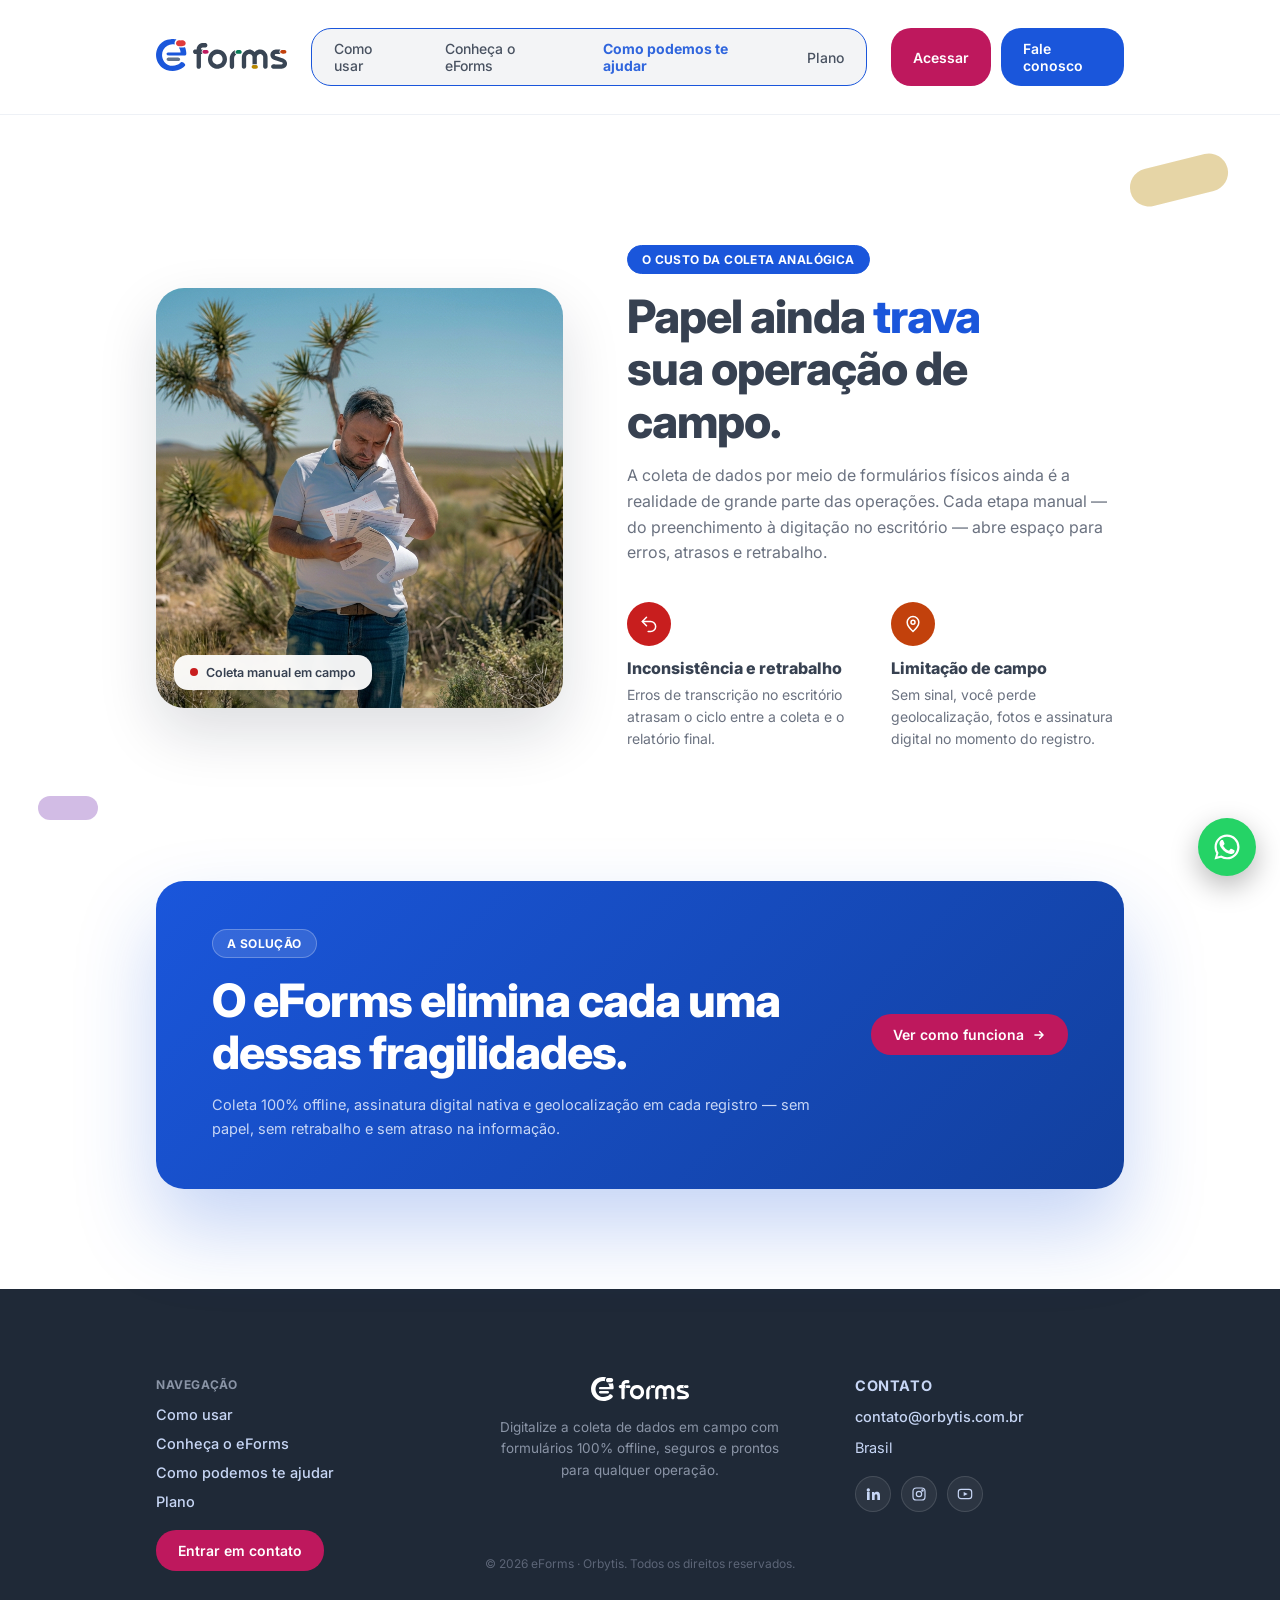
==== commit 3a750dcf: "Reestrutura landing page: novas sections (Problematicas, Integracoes, Por que eForms) e ajustes mobi" ====
--- a/como-podemos-ajudar.html
+++ b/como-podemos-ajudar.html
@@ -120,5 +120,9 @@
   </div>
 </footer>
 
+<a href="https://wa.me/5583993378336" class="whatsapp-float" target="_blank" rel="noopener" aria-label="Falar no WhatsApp">
+  <svg viewBox="0 0 24 24" fill="#fff"><path d="M17.47 14.38c-.3-.15-1.77-.87-2.04-.97-.27-.1-.47-.15-.67.15-.2.3-.77.97-.94 1.17-.17.2-.35.22-.65.07-.3-.15-1.26-.46-2.4-1.48-.89-.79-1.48-1.77-1.66-2.07-.17-.3-.02-.46.13-.61.14-.14.3-.35.45-.52.15-.17.2-.3.3-.5.1-.2.05-.37-.02-.52-.07-.15-.67-1.61-.92-2.2-.24-.58-.49-.5-.67-.51h-.57c-.2 0-.52.07-.79.37-.27.3-1.04 1.02-1.04 2.48 0 1.46 1.07 2.87 1.22 3.07.15.2 2.1 3.2 5.08 4.49.71.31 1.26.49 1.69.62.71.23 1.36.2 1.87.12.57-.09 1.77-.72 2.02-1.42.25-.7.25-1.3.17-1.42-.07-.13-.27-.2-.57-.35z"/><path d="M12.02 2C6.5 2 2.03 6.44 2.03 11.92c0 1.85.5 3.58 1.38 5.07L2 22l5.19-1.36a10 10 0 004.83 1.23h.01c5.52 0 10-4.44 10-9.92C22 6.44 17.53 2 12.02 2zm0 18.14h-.01a8.2 8.2 0 01-4.19-1.15l-.3-.18-3.11.82.83-3.02-.2-.31a8.14 8.14 0 01-1.27-4.38c0-4.5 3.68-8.16 8.22-8.16 2.2 0 4.26.86 5.82 2.4a8.12 8.12 0 012.4 5.78c0 4.5-3.69 8.2-8.19 8.2z"/></svg>
+</a>
+
 </body>
 </html>
--- a/styles.css
+++ b/styles.css
@@ -733,9 +733,9 @@
   .navbar.is-open .nav-actions{ order:4; margin-top:10px; }
   .hero-text h1{ font-size:34px; white-space:normal; }
   .brand-shape{ display:none; }
-  .hero-content{ margin-top:28px; }
-  .hero-media{ margin-top:28px; }
-  .hero-cta{ flex-direction:column; align-items:stretch; }
+  .hero-content{ margin-top:40px; }
+  .hero-media{ margin-top:40px; }
+  .hero-cta{ width:100%; flex-direction:column; align-items:stretch; }
   .hero-cta .btn{ width:100%; }
 }
 
@@ -1052,6 +1052,8 @@
 .feature-row[data-color="pink"] .feature-icon{ background:var(--pink); }
 .feature-row[data-color="gold"] .feature-icon{ background:#8A6500; }
 .feature-row[data-color="green"] .feature-icon{ background:var(--green); }
+.feature-row[data-color="blue"] .feature-icon{ background:var(--blue); }
+.feature-row[data-color="orange"] .feature-icon{ background:var(--orange); }
 .feature-copy{
   display:flex;
   flex-direction:column;
@@ -1499,8 +1501,66 @@
 }
 
 
+/* ===== Problemáticas e Soluções — reaproveita o widget de abas do Produto ===== */
+.sec-problematicas{
+  position:relative;
+  overflow:hidden;
+  padding:96px 156px 110px;
+}
+.problem-panel{
+  background:rgba(255,255,255,0.08);
+  border:1px solid rgba(255,255,255,0.18);
+  border-radius:20px;
+  padding:34px 38px;
+  height:100%;
+  display:flex;
+  flex-direction:column;
+  align-items:flex-start;
+  justify-content:center;
+  text-align:left;
+  max-width:420px;
+  margin:0 auto;
+}
+.sec-problematicas .product-shell{ margin-top:40px; }
+.sec-problematicas .product-body{ align-items:stretch; }
+.sec-problematicas .product-right{ margin-top:0; }
+.sec-problematicas .feature-row{ align-items:center; }
+.sec-problematicas .feature-copy{ padding-top:0; }
+@media (min-width: 1201px){
+  .sec-problematicas .product-styles.is-active{ height:100%; min-height:0; overflow:hidden; }
+}
+.problem-panel-draft{ border-style:dashed; }
+.draft-flag{
+  display:inline-block;
+  font-size:10px;
+  font-weight:700;
+  letter-spacing:.04em;
+  text-transform:uppercase;
+  color:#FFE3C2;
+  background:rgba(255,255,255,0.12);
+  border:1px dashed rgba(255,255,255,0.4);
+  padding:3px 9px;
+  border-radius:20px;
+  margin-bottom:14px;
+}
+.feature-row.is-draft{ border-bottom-style:dashed; }
+.feature-row .draft-flag{ margin:2px 0 0; }
+.problem-panel h3{
+  font-size:19px;
+  font-weight:800;
+  letter-spacing:-0.3px;
+  color:#fff;
+  margin-bottom:10px;
+}
+.problem-panel p{
+  font-size:14px;
+  line-height:1.6;
+  color:#C7D6F5;
+}
+
 @media (max-width: 1200px){
   .product{ padding:56px 40px 96px; }
+  .sec-problematicas{ padding:56px 40px 96px; }
   .product-card{ padding:44px 32px; max-width:none; }
   .product-body{ flex-direction:column; align-items:stretch; }
   .product-styles{ grid-template-columns:1fr 1fr; }
@@ -1510,7 +1570,7 @@
   /* No mobile o script.js move o preview ativo pra dentro de .product-features,
      logo abaixo do row clicado — aqui só cuidamos do respiro dessa versão "inline". */
   .product-right{ margin-top:0; }
-  .product-features .product-styles.is-active{ margin:4px -10px 16px; }
+  .product-features .product-styles.is-active{ margin:20px -10px 24px; }
 }
 
 @media (max-width: 900px){
@@ -1519,19 +1579,69 @@
 
 @media (max-width: 640px){
   .product{ padding-left:20px; padding-right:20px; }
+  .sec-problematicas{ padding-left:20px; padding-right:20px; }
   .product-styles{ grid-template-columns:1fr; }
   .product-card{ padding:32px 24px; }
   .product-title{ font-size:26px; }
   .product-phone-slot{ width:100%; height:auto; aspect-ratio:230/340; align-self:stretch; }
 }
 
+/* ===== Integrações — grade estática de logos, sem interação ===== */
+.sec-integrations{
+  position:relative;
+  padding:96px 156px 110px;
+  background:#F5F7FB;
+  text-align:center;
+}
+.integrations-grid{
+  margin-top:40px;
+  display:grid;
+  grid-template-columns:repeat(4, 1fr);
+  gap:18px;
+}
+.integration-card{
+  background:#fff;
+  border-radius:var(--radius-sm);
+  padding:28px 16px;
+  display:flex;
+  flex-direction:column;
+  align-items:center;
+  justify-content:center;
+  gap:12px;
+  box-shadow:var(--shadow-sm);
+}
+.integration-logo{ height:32px; width:auto; max-width:80%; }
+.integration-name{ font-size:13px; font-weight:600; color:var(--slate); }
+.integration-card.is-placeholder{
+  background:#FAFBFC;
+  border:1px dashed #D8DCE6;
+  box-shadow:none;
+}
+.integration-placeholder-icon{ width:30px; height:30px; color:#B7BFCC; }
+.integration-pending{
+  font-size:10px;
+  font-weight:700;
+  letter-spacing:.04em;
+  text-transform:uppercase;
+  color:#9CA3AF;
+  margin-top:-6px;
+}
+@media (max-width: 1200px){
+  .sec-integrations{ padding:56px 40px 96px; }
+  .integrations-grid{ grid-template-columns:repeat(2, 1fr); }
+}
+@media (max-width: 640px){
+  .sec-integrations{ padding-left:20px; padding-right:20px; }
+  .integrations-grid{ grid-template-columns:1fr; }
+}
+
 /* ============================================================
    Section 4 — Personalize seu Formulário
    ============================================================ */
 .sec-customize{
   position:relative;
   overflow:hidden;
-  padding:130px 156px;
+  padding:88px 156px;
   background:var(--pink);
 }
 .customize-grid{
@@ -1549,7 +1659,7 @@
   position:relative;
   border-radius:var(--radius-lg);
   overflow:hidden;
-  min-height:420px;
+  min-height:320px;
   box-shadow:var(--shadow-lg);
 }
 .customize-media img{
@@ -1957,8 +2067,17 @@
   line-height:1.5;
   color:#6B7280;
 }
+.social-logos-legend{
+  text-align:center;
+  font-size:13px;
+  font-weight:600;
+  letter-spacing:.03em;
+  text-transform:uppercase;
+  color:#6B7280;
+  margin:96px 0 0;
+}
 .social-logos-card{
-  margin-top:64px;
+  margin-top:20px;
   margin-bottom:-130px;
   margin-left:-156px;
   margin-right:-156px;
@@ -2057,95 +2176,51 @@
 .shape-q2{ width:64px; height:24px; bottom:10%; right:6%; background:var(--green); opacity:0.3; animation: shapeFloat3 15s ease-in-out infinite; }
 
 /* ============================================================
-   Section 7 — Pricing
+   Section 7 — Por que eForms
    ============================================================ */
-.sec-pricing{
+.sec-why{
   padding:130px 156px;
   text-align:center;
 }
-.pricing-card{
-  position:relative;
-  overflow:hidden;
+.why-grid{
   margin-top:40px;
-  background:linear-gradient(135deg, var(--blue), var(--blue-dark));
-  border-radius:var(--radius-lg);
-  padding:56px 64px;
-  display:flex;
-  flex-direction:column;
-  align-items:center;
-  text-align:center;
-  box-shadow:0 40px 80px rgba(26,86,219,0.25);
-}
-.blob-price-a{ width:340px; height:340px; top:-140px; right:-80px; background:radial-gradient(circle, rgba(255,255,255,0.2), transparent 70%); }
-.blob-price-b{ width:280px; height:280px; bottom:-140px; left:5%; background:radial-gradient(circle, rgba(190,24,93,0.32), transparent 70%); }
-.pricing-quote-icon{
-  position:relative;
-  z-index:1;
-  width:56px; height:56px;
+  display:grid;
+  grid-template-columns:repeat(3, 1fr);
+  gap:24px;
+  text-align:left;
+}
+.why-card{
+  background:#fff;
+  border-radius:var(--radius-sm);
+  padding:32px 28px;
+  box-shadow:var(--shadow-sm);
+}
+.why-icon{
+  width:48px; height:48px;
   border-radius:50%;
   flex-shrink:0;
   display:flex;
   align-items:center;
   justify-content:center;
-  background:rgba(255,255,255,0.16);
-  border:1px solid rgba(255,255,255,0.22);
+  margin-bottom:18px;
   color:#fff;
 }
-.pricing-quote-icon svg{ width:26px; height:26px; }
-.pricing-quote-title{
-  position:relative;
-  z-index:1;
-  font-size:22px;
+.why-icon svg{ width:22px; height:22px; }
+.why-icon[data-color="gold"]{ background:#8A6500; }
+.why-icon[data-color="pink"]{ background:var(--pink); }
+.why-icon[data-color="blue"]{ background:var(--blue); }
+.why-card h4{
+  font-size:17px;
   font-weight:800;
-  letter-spacing:-0.3px;
-  color:#fff;
-  line-height:1.3;
-  margin-top:18px;
-}
-.pricing-quote-desc{
-  position:relative;
-  z-index:1;
-  font-size:14.5px;
+  letter-spacing:-0.2px;
+  color:var(--slate);
+  margin-bottom:8px;
+}
+.why-card p{
+  font-size:14px;
   line-height:1.6;
-  color:#C7D6F5;
-  max-width:420px;
-  margin-top:8px;
-}
-.pricing-features{
-  position:relative;
-  z-index:1;
-  margin-top:36px;
-  width:100%;
-  display:grid;
-  grid-template-columns:repeat(4, 1fr);
-  gap:20px;
-}
-.pricing-feature{
-  display:flex;
-  flex-direction:column;
-  align-items:center;
-  gap:10px;
-}
-.pricing-feature-icon{
-  width:44px; height:44px;
-  border-radius:50%;
-  flex-shrink:0;
-  display:flex;
-  align-items:center;
-  justify-content:center;
-  background:#fff;
-  box-shadow:0 8px 18px rgba(8,20,54,0.22);
-}
-.pricing-feature .pricing-feature-icon{ color:var(--blue); }
-.pricing-feature-icon svg{ width:20px; height:20px; }
-.pricing-feature span{
-  font-size:13px;
-  font-weight:600;
-  line-height:1.4;
-  color:#EAF1FF;
-}
-.pricing-btn{ position:relative; z-index:1; margin-top:36px; }
-.pricing-note{ position:relative; z-index:1; font-size:11.5px; color:#C7D6F5; margin-top:14px; }
+  color:#6B7280;
+}
 
 /* ============================================================
    Section 8 — FAQ
@@ -2373,11 +2448,46 @@
   outline-offset:3px;
   border-radius:4px;
 }
+
+/* Botão flutuante de WhatsApp — fixo em todas as páginas, cor oficial da marca
+   (não a paleta do site) pra manter o reconhecimento instantâneo do ícone. */
+.whatsapp-float{
+  position:fixed;
+  right:24px;
+  bottom:24px;
+  z-index:200;
+  width:58px;
+  height:58px;
+  border-radius:50%;
+  background:#25D366;
+  display:flex;
+  align-items:center;
+  justify-content:center;
+  box-shadow:0 10px 28px rgba(0,0,0,0.28);
+  transition:transform .2s ease, box-shadow .2s ease;
+  animation:whatsappPulse 2.6s ease-in-out infinite;
+}
+.whatsapp-float:hover{
+  transform:translateY(-3px) scale(1.05);
+  box-shadow:0 14px 32px rgba(0,0,0,0.32);
+}
+.whatsapp-float svg{ width:30px; height:30px; }
+@keyframes whatsappPulse{
+  0%, 100%{ box-shadow:0 10px 28px rgba(0,0,0,0.28), 0 0 0 0 rgba(37,211,102,0.5); }
+  50%{ box-shadow:0 10px 28px rgba(0,0,0,0.28), 0 0 0 10px rgba(37,211,102,0); }
+}
+@media (max-width: 640px){
+  .whatsapp-float{ right:16px; bottom:16px; width:52px; height:52px; }
+  .whatsapp-float svg{ width:27px; height:27px; }
+}
+@media (prefers-reduced-motion: reduce){
+  .whatsapp-float{ animation:none; }
+}
 .sec-footer :focus-visible{ outline-color:#fff; }
 
 /* Cap content width on ultrawide screens so lines don't over-stretch (scoped — hero/product untouched) */
 @media (min-width: 1560px){
-  .sec-problem, .sec-offline, .sec-customize, .sec-social, .sec-quotes, .sec-pricing, .sec-faq, .sec-footer,
+  .sec-problem, .sec-offline, .sec-customize, .sec-social, .sec-quotes, .sec-why, .sec-faq, .sec-footer,
   .sec-features, .sec-subcta, .subpage-header{
     padding-left:calc((100% - 1240px) / 2);
     padding-right:calc((100% - 1240px) / 2);
@@ -2398,13 +2508,13 @@
 }
 
 @media (max-width: 1200px){
-  .sec-problem, .sec-offline, .sec-customize, .sec-social, .sec-quotes, .sec-pricing, .sec-faq,
+  .sec-problem, .sec-offline, .sec-customize, .sec-social, .sec-quotes, .sec-why, .sec-faq,
   .sec-features{ padding-left:40px; padding-right:40px; }
   .sec-subcta{ padding-left:40px; padding-right:40px; }
   .subpage-header{ padding-left:40px; padding-right:40px; }
   .sec-footer{ padding-left:40px; padding-right:40px; }
   .features-bento{ grid-template-columns:repeat(2, 1fr); }
-  .pricing-features{ grid-template-columns:repeat(2, 1fr); }
+  .why-grid{ grid-template-columns:1fr; }
   .faq-list{ grid-template-columns:1fr; }
   .feature-tile-lg, .feature-tile-wide{ grid-column:span 2; }
   .social-shell{ grid-template-columns:1fr; gap:36px; }
@@ -2417,7 +2527,6 @@
   .split-media{ min-height:320px; }
   .customize-grid{ grid-template-columns:1fr; }
   .customize-copy{ padding:0; }
-  .pricing-card{ padding:44px 40px; }
   .faq-support{ flex-direction:column; align-items:center; text-align:center; }
   .faq-support-copy{ align-items:center; }
   .footer-cols{ grid-template-columns:1fr; text-align:center; }
@@ -2428,7 +2537,7 @@
 
 /* Mobile — scale down oversized type and tighten padding */
 @media (max-width: 720px){
-  .sec-problem, .sec-offline, .sec-customize, .sec-social, .sec-quotes, .sec-pricing, .sec-faq,
+  .sec-problem, .sec-offline, .sec-customize, .sec-social, .sec-quotes, .sec-why, .sec-faq,
   .sec-features{
     padding-top:64px; padding-bottom:64px;
     padding-left:20px; padding-right:20px;
@@ -2440,7 +2549,8 @@
   /* Mobile: todos os cards com o ícone em cima (padronizado) */
   .feature-tile-lg, .feature-tile-wide{ grid-column:auto; flex-direction:column; align-items:stretch; }
   .social-visual{ height:240px; }
-  .customize-media{ min-height:240px; }
+  .sec-customize{ padding-top:48px; padding-bottom:48px; }
+  .customize-media{ min-height:180px; }
   .social-logos-card{ margin-left:-20px; margin-right:-20px; margin-bottom:-64px; }
   .social-stat strong{ font-size:28px; }
   .sec-footer{ padding:64px 20px 32px; }
@@ -2448,13 +2558,16 @@
   .sec-subtitle{ font-size:15px; }
   .split-media{ min-height:240px; }
   .split-points{ grid-template-columns:1fr; gap:20px; }
-  .pricing-card{ padding:36px 24px; }
-  .pricing-features{ grid-template-columns:1fr 1fr; gap:24px 16px; }
+  .why-card{ padding:24px 20px; }
   .faq-support{ padding:32px 24px; }
   .quote-card{ padding:26px 22px; }
   /* Tag/título/subtítulo alinhados à esquerda no mobile, como nas demais sections —
      conteúdo interno dos cards (bento, depoimentos, etc.) não é afetado por essa classe. */
   .sec-heading-center{ text-align:left; align-items:flex-start; }
+
+  /* Botões de CTA "solo" (não os pares lado a lado da hero) ganham a largura
+     cheia do container no mobile, alinhados às mesmas margens do resto da LP. */
+  .faq-support-btn, .subcta-btn, .footer-cta, .inline-cta .btn{ width:100%; }
 
   /* Carrossel automático: os 3 cards dividem a mesma célula do grid e se
      revezam via fade, sem JS. Cada card ocupa 1/3 do ciclo de 12s. */
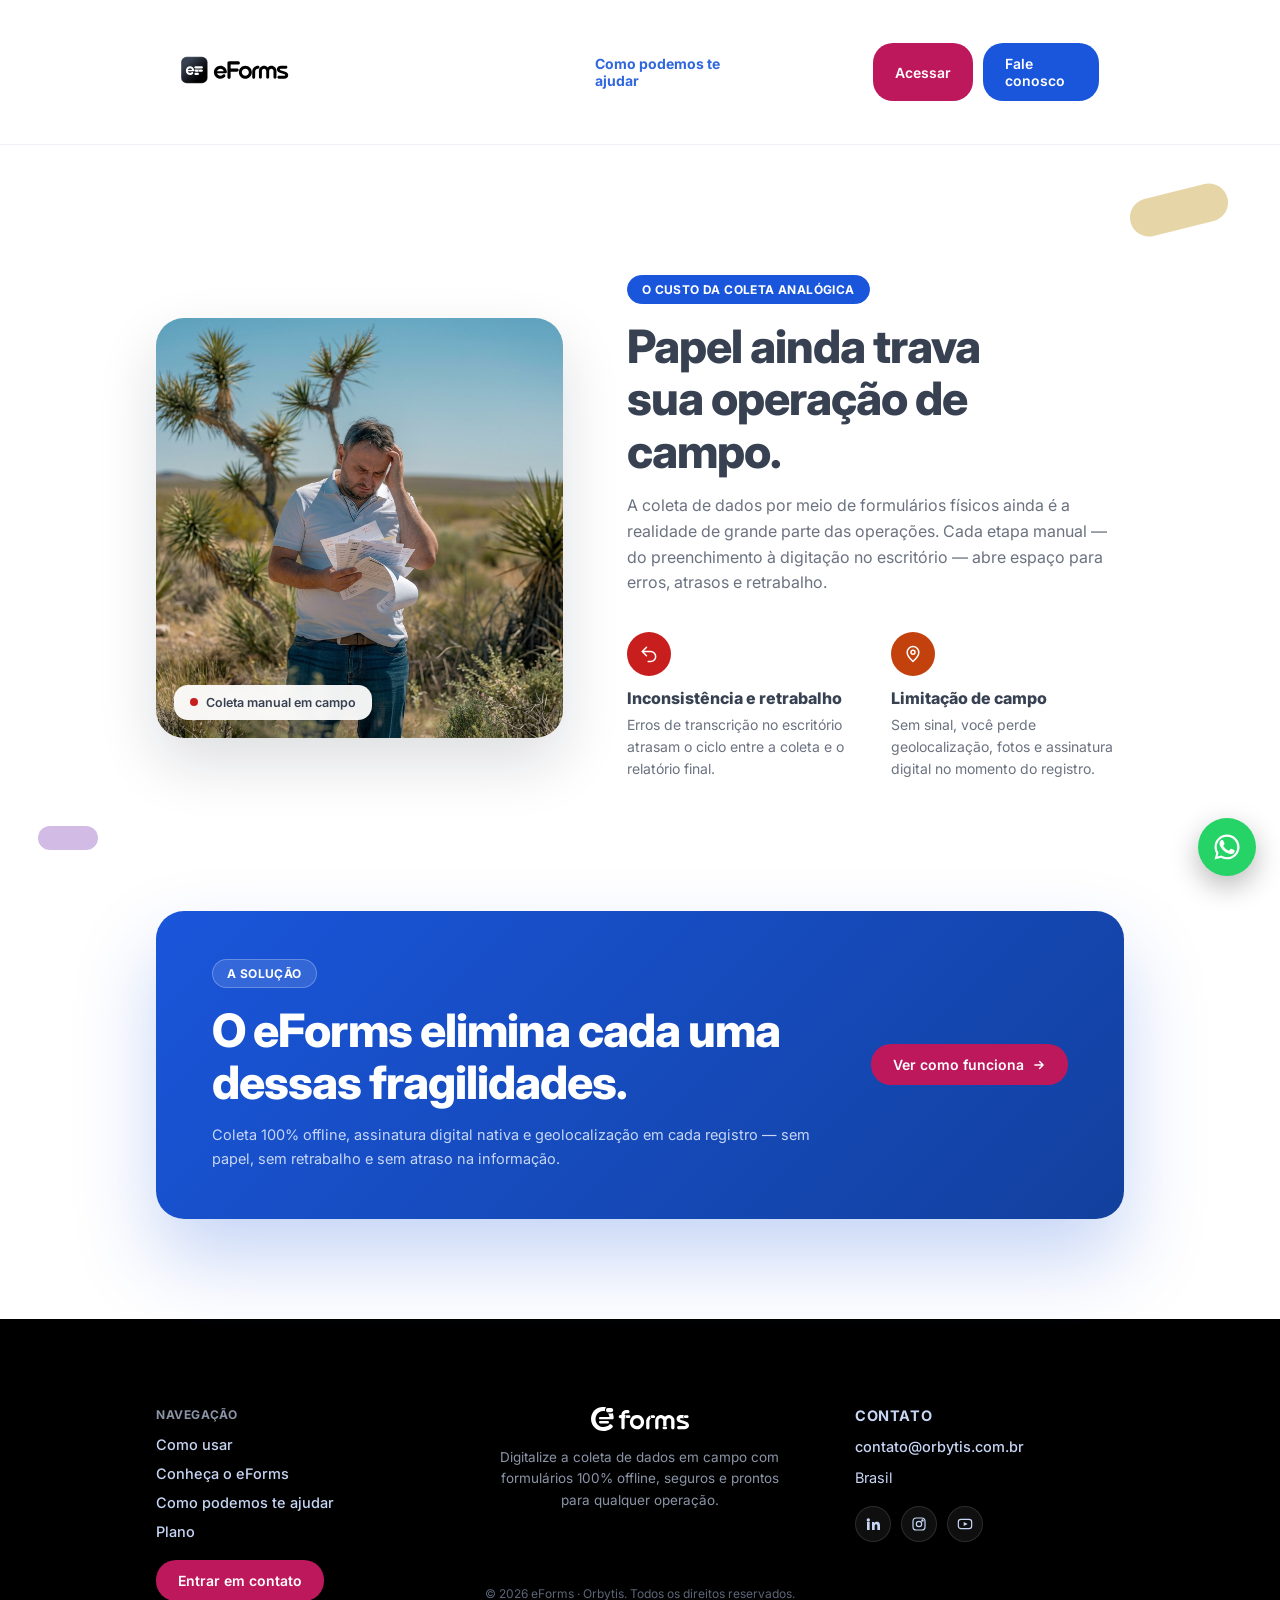
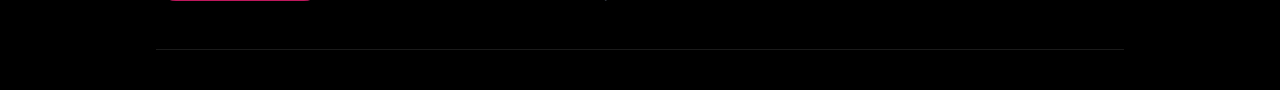
==== commit 7363f8eb: "Nova identidade visual: paleta preta/glassmorfada e nova logo Substitui a paleta colorida por um vis" ====
--- a/como-podemos-ajudar.html
+++ b/como-podemos-ajudar.html
@@ -20,7 +20,7 @@
 
 <div class="subpage-header">
   <header class="navbar">
-    <a href="index.html"><img src="assets/logo-colorida.svg" alt="eForms" class="logo"></a>
+    <a href="index.html"><img src="assets/logo-preta.svg" alt="eForms" class="logo"></a>
     <button class="nav-toggle" id="navToggle" aria-label="Abrir menu" aria-expanded="false" aria-controls="navMenu">
       <span></span><span></span><span></span>
     </button>
--- a/styles.css
+++ b/styles.css
@@ -26,6 +26,20 @@
 
 *{margin:0;padding:0;box-sizing:border-box;}
 
+/* ===== Surgimento ao rolar — ver script.js ===== */
+[data-reveal]{
+  opacity:0;
+  transform:translateY(28px);
+  transition:opacity .6s cubic-bezier(.2,.7,.3,1), transform .6s cubic-bezier(.2,.7,.3,1);
+}
+[data-reveal].is-visible{
+  opacity:1;
+  transform:translateY(0);
+}
+@media (prefers-reduced-motion: reduce){
+  [data-reveal]{ opacity:1; transform:none; transition:none; }
+}
+
 body{
   font-family:'Inter', sans-serif;
   color:var(--slate);
@@ -38,9 +52,11 @@
   position:relative;
   overflow:hidden;
   min-height:100vh;
-  padding:28px 156px 36px;
-  background:#ffffff;
-}
+  padding:calc(28px + var(--nav-h, 64px)) 156px 36px;
+  background:linear-gradient(135deg, #000000 0%, #000000 55%, #1e1f22 78%, #52545a 100%);
+}
+
+.hero .brand-shape{ display:none; }
 
 .hero-bg-tint{
   position:absolute;
@@ -48,7 +64,7 @@
   z-index:0;
   opacity:0;
   pointer-events:none;
-  background:linear-gradient(to bottom, rgba(26,86,219,0) 0%, rgba(26,86,219,0.1) 45%, rgba(26,86,219,0.34) 100%);
+  background:linear-gradient(to bottom, rgba(82,84,90,0) 0%, rgba(82,84,90,0.25) 45%, rgba(82,84,90,0.8) 100%);
 }
 
 /* Decorative brand shapes echoing the elemento.svg pill — scoped per section, in the empty margins only */
@@ -103,27 +119,31 @@
   align-items:center;
   justify-content:space-between;
   gap:24px;
+  background:rgba(255,255,255,0.06);
+  border:1px solid rgba(255,255,255,0.14);
+  border-radius:40px;
+  padding:14px 24px;
+  backdrop-filter:blur(20px);
+  -webkit-backdrop-filter:blur(20px);
   transition:background .25s ease, box-shadow .25s ease;
 }
+.hero .navbar{
+  position:fixed;
+  top:16px;
+  left:156px;
+  right:156px;
+}
 .navbar.is-fixed{
-  position:fixed;
-  top:0;
-  left:0;
-  right:0;
-  background:#ffffff;
-  padding:16px 156px;
-  border-radius:0;
-  box-shadow:0 8px 30px rgba(26,86,219,0.12);
-}
-.hero.nav-reserve{
-  padding-top:calc(28px + var(--nav-h, 64px));
-}
-
-.logo{ height:32px; }
+  background:rgba(20,20,23,0.72);
+  border-color:rgba(255,255,255,0.14);
+  box-shadow:0 8px 30px rgba(0,0,0,0.35);
+}
+
+.logo{ height:30px; }
 
 .nav-pill{
-  background:#F3F4F6;
-  border:1px solid var(--blue);
+  background:transparent;
+  border:none;
   border-radius:20px;
   padding:4px 6px;
   display:flex;
@@ -140,7 +160,7 @@
   opacity:0.9;
   padding:7px 16px;
   border-radius:20px;
-  color:var(--slate);
+  color:rgba(255,255,255,0.85);
   transition:background .2s ease, color .2s ease, opacity .2s ease;
 }
 .nav-pill a:nth-child(1):hover{ opacity:1; background:var(--blue); color:#fff; }
@@ -166,7 +186,7 @@
   display:block;
   width:100%;
   height:2px;
-  background:var(--slate);
+  background:#fff;
   border-radius:2px;
   transition:transform .25s ease, opacity .25s ease;
 }
@@ -195,6 +215,12 @@
   border:1.6px solid var(--blue);
 }
 .btn-outline-blue:hover{ background:var(--blue); color:#fff; }
+.btn-nav-white{ background:#fff; color:#18181B; }
+.btn-nav-white:hover{ background:#f4f4f5; box-shadow:0 8px 20px rgba(0,0,0,0.25); }
+.btn-nav-red{ background:var(--red); color:#fff; }
+.btn-nav-red:hover{ box-shadow:0 8px 20px rgba(200,30,30,0.4); }
+.btn-nav-outline{ background:#000000; color:#fff; border:1px solid #fff; }
+.btn-nav-outline:hover{ background:#161616; box-shadow:0 8px 20px rgba(255,255,255,0.15); }
 
 /* Header for interior pages (no hero/parallax) */
 .subpage-header{
@@ -240,13 +266,53 @@
   font-weight:800;
   letter-spacing:-1px;
   white-space:nowrap;
-}
-.text-accent{
-  color:var(--blue);
-}
+  color:#fff;
+}
+.hero .text-accent{
+  color:#fff;
+}
+.text-accent.is-typing::after{
+  content:"";
+  display:inline-block;
+  width:3px;
+  height:0.85em;
+  margin-left:2px;
+  background:currentColor;
+  vertical-align:-0.1em;
+  animation:typingCursor .8s step-end infinite;
+}
+@keyframes typingCursor{
+  0%, 100%{ opacity:1; }
+  50%{ opacity:0; }
+}
+.hero-subtitle{
+  margin-top:18px;
+  font-size:18px;
+  line-height:1.5;
+  font-weight:400;
+  color:rgba(255,255,255,0.65);
+}
+
+.hero-scroll-cue{
+  flex-shrink:0;
+  width:44px;
+  height:44px;
+  border-radius:50%;
+  display:flex;
+  align-items:center;
+  justify-content:center;
+  background:rgba(255,255,255,0.08);
+  border:1px solid rgba(255,255,255,0.2);
+  backdrop-filter:blur(8px);
+  -webkit-backdrop-filter:blur(8px);
+  color:#fff;
+  transition:background .2s ease, transform .2s ease;
+}
+.hero-scroll-cue:hover{ background:rgba(255,255,255,0.16); transform:translateY(3px); }
+.hero-scroll-cue svg{ width:18px; height:18px; }
 
 .hero-cta{
-  margin-top:56px;
+  margin-top:36px;
   display:flex;
   align-items:center;
   justify-content:center;
@@ -409,6 +475,63 @@
 }
 .panel-left{ flex:2.3; }
 .panel-right{ flex:1; }
+
+/* Bezel dos devices envolvendo os previews — mesmo espírito do .laptop-frame
+   da section de Personalize (moldura escura + câmera), adaptado pra tablet e celular. */
+.tablet-frame{
+  position:relative;
+  width:100%;
+  background:#111214;
+  border-radius:32px;
+  padding:22px 16px 16px;
+  box-shadow:0 30px 70px rgba(0,0,0,0.45);
+}
+.tablet-cam{
+  position:absolute;
+  top:10px;
+  left:50%;
+  transform:translateX(-50%);
+  width:6px; height:6px;
+  border-radius:50%;
+  background:#4B5563;
+}
+.tablet-frame .mock-web{
+  border:none;
+  box-shadow:none;
+}
+
+.phone-frame{
+  position:relative;
+  width:100%;
+  max-width:312px;
+  background:#111214;
+  border-radius:44px;
+  padding:18px 10px 24px;
+  box-shadow:0 30px 70px rgba(0,0,0,0.45);
+}
+.phone-cam{
+  position:absolute;
+  top:10px;
+  left:50%;
+  transform:translateX(-50%);
+  width:7px; height:7px;
+  border-radius:50%;
+  background:#4B5563;
+}
+.phone-home{
+  position:absolute;
+  bottom:9px;
+  left:50%;
+  transform:translateX(-50%);
+  width:70px; height:4px;
+  border-radius:20px;
+  background:#4B5563;
+}
+.phone-frame .mock-phone{
+  border:none;
+  box-shadow:none;
+  margin:0 auto;
+}
 
 /* Gray skeleton rectangle standing in for any text */
 .mock-rect{
@@ -708,16 +831,26 @@
      mantém só o preview mobile como destaque único da hero. */
   .panel-left{ display:none; }
   .panel-right{ width:100%; }
-  .mock-phone{ width:100%; max-width:280px; height:480px; margin:0 auto; }
+  .phone-frame{ max-width:none; width:100%; }
+  /* Sem tampa de max-width: preenche a mesma largura de conteúdo do resto da
+     LP (100% do .hero, que já tem os 20px de margem padrão), mantendo a
+     proporção do mock via aspect-ratio em vez de altura fixa. */
+  .mock-phone{ width:100%; max-width:none; aspect-ratio:280/360; height:auto; margin:0 auto; }
 }
 
 @media (max-width: 760px){
-  .hero{ padding:20px 20px 0; }
+  /* min-height:auto (em vez do 100vh do desktop) + padding-bottom fixo: sem
+     isso sobrava espaço vazio embaixo do conteúdo, e os botões, quando
+     encostavam no fim, ficavam colados na borda sem respiro nenhum. */
+  .hero{ min-height:auto; padding:calc(20px + var(--nav-h, 64px)) 20px 48px; }
   .navbar{ flex-wrap:wrap; }
+  .hero .navbar{ padding:16px 20px; left:12px; right:12px; top:10px; }
   .nav-toggle{ display:flex; }
   .nav-pill{ display:none; }
   .nav-actions{ display:none; }
-  .navbar.is-open .nav-pill,
+  /* No mobile o menu hambúrguer só abre Acessar/Fale conosco — os links de
+     navegação (.nav-pill) ficam de fora, já que essas páginas já são acessíveis
+     rolando a própria landing. */
   .navbar.is-open .nav-actions{
     display:flex;
     flex-direction:column;
@@ -727,23 +860,23 @@
     border:none;
     padding:0;
     gap:8px;
+    margin-top:10px;
   }
-  .navbar.is-open .nav-pill{ order:3; margin-top:16px; }
-  .navbar.is-open .nav-pill a{ padding:12px 16px; border-radius:12px; background:#F3F4F6; }
-  .navbar.is-open .nav-actions{ order:4; margin-top:10px; }
   .hero-text h1{ font-size:34px; white-space:normal; }
+  .hero-subtitle{ font-size:15px; margin-top:12px; }
   .brand-shape{ display:none; }
-  .hero-content{ margin-top:40px; }
+  .hero-content{ margin-top:24px; }
   .hero-media{ margin-top:40px; }
-  .hero-cta{ width:100%; flex-direction:column; align-items:stretch; }
+  .hero-cta{ width:100%; flex-direction:column; align-items:center; margin-top:24px; }
   .hero-cta .btn{ width:100%; }
 }
 
 /* ============ Product section ============ */
 .product{
   position:relative;
-  padding:40px 156px 96px;
+  padding:96px 156px 96px;
   overflow:hidden;
+  background:#ffffff;
 }
 
 .shape-p1{
@@ -774,6 +907,9 @@
   align-items:stretch;
   justify-content:flex-end;
   gap:48px;
+  max-width:1240px;
+  margin-left:auto;
+  margin-right:auto;
 }
 
 .product-phone-slot{
@@ -804,6 +940,10 @@
   box-shadow:0 40px 80px rgba(26,86,219,0.28);
   flex:1;
   min-width:0;
+}
+.product .product-card{
+  background:linear-gradient(90deg, #000000 0%, #3a3a3f 100%);
+  box-shadow:0 40px 80px rgba(0,0,0,0.35);
 }
 
 /* ===== Mobile product preview (left of blue card) ===== */
@@ -1054,6 +1194,16 @@
 .feature-row[data-color="green"] .feature-icon{ background:var(--green); }
 .feature-row[data-color="blue"] .feature-icon{ background:var(--blue); }
 .feature-row[data-color="orange"] .feature-icon{ background:var(--orange); }
+.feature-row[data-color="red"] .feature-icon{ background:var(--red); }
+.product .feature-row[data-color="purple"] .feature-icon{ background:linear-gradient(135deg, var(--purple) 0%, #000000 100%); }
+.product .feature-row[data-color="pink"] .feature-icon{ background:linear-gradient(135deg, var(--pink) 0%, #000000 100%); }
+.product .feature-row[data-color="gold"] .feature-icon{ background:linear-gradient(135deg, #8A6500 0%, #000000 100%); }
+.product .feature-row[data-color="green"] .feature-icon{ background:linear-gradient(135deg, var(--green) 0%, #000000 100%); }
+.sec-problematicas .feature-row[data-color="blue"] .feature-icon{ background:linear-gradient(135deg, var(--blue) 0%, #000000 100%); }
+.sec-problematicas .feature-row[data-color="purple"] .feature-icon{ background:linear-gradient(135deg, var(--purple) 0%, #000000 100%); }
+.sec-problematicas .feature-row[data-color="gold"] .feature-icon{ background:linear-gradient(135deg, #8A6500 0%, #000000 100%); }
+.sec-problematicas .feature-row[data-color="green"] .feature-icon{ background:linear-gradient(135deg, var(--green) 0%, #000000 100%); }
+.sec-problematicas .feature-row[data-color="red"] .feature-icon{ background:linear-gradient(135deg, var(--red) 0%, #000000 100%); }
 .feature-copy{
   display:flex;
   flex-direction:column;
@@ -1507,18 +1657,32 @@
   overflow:hidden;
   padding:96px 156px 110px;
 }
+.sec-problematicas .product-card{
+  background:linear-gradient(90deg, #000000 0%, #3a3a3f 100%);
+  box-shadow:0 40px 80px rgba(0,0,0,0.35);
+}
+.sec-problematicas .blob-b{
+  background:radial-gradient(circle, rgba(255,255,255,0.14), transparent 70%);
+}
+.sec-problematicas .sec-kicker,
+.sec-features .sec-kicker,
+.sec-why .sec-kicker{
+  background:#000;
+  border-color:#000;
+  color:#fff;
+}
 .problem-panel{
-  background:rgba(255,255,255,0.08);
+  background:rgba(255,255,255,0.09);
   border:1px solid rgba(255,255,255,0.18);
   border-radius:20px;
-  padding:34px 38px;
+  padding:36px 40px;
   height:100%;
   display:flex;
   flex-direction:column;
   align-items:flex-start;
   justify-content:center;
   text-align:left;
-  max-width:420px;
+  max-width:440px;
   margin:0 auto;
 }
 .sec-problematicas .product-shell{ margin-top:40px; }
@@ -1529,34 +1693,123 @@
 @media (min-width: 1201px){
   .sec-problematicas .product-styles.is-active{ height:100%; min-height:0; overflow:hidden; }
 }
-.problem-panel-draft{ border-style:dashed; }
-.draft-flag{
-  display:inline-block;
-  font-size:10px;
+/* No mobile o JS move a foto pra dentro do painel, acima do texto — enquadramento
+   mais largo/curto que o recorte retrato usado quando ela fica ao lado do card. */
+.problem-panel .product-phone-slot{
+  width:100%;
+  height:auto;
+  aspect-ratio:16/10;
+  align-self:stretch;
+  margin-bottom:20px;
+  box-shadow:none;
+}
+.problem-panel p{
+  font-size:16px;
+  line-height:1.7;
+  color:#E0E8FF;
+  font-weight:450;
+}
+
+/* CTA da seção de Problemáticas — Respiro ampliado sem card envolvente */
+.sec-problematicas .inline-cta{
+  margin-top:72px;
+}
+
+/* Modal de preview no mobile (Problemáticas e Produto e funcionamento, ver
+   script.js) — cada section tem sua própria instância (.preview-modal-pink /
+   .preview-modal-blue, só a cor de fundo muda). Só abre via JS, então não
+   precisa de media query aqui: no desktop o modal nunca ganha a classe
+   is-open. */
+.preview-modal{
+  position:fixed;
+  inset:0;
+  z-index:300;
+  display:none;
+  align-items:flex-end;
+  justify-content:center;
+}
+.preview-modal.is-open{ display:flex; }
+.preview-modal-backdrop{
+  position:absolute;
+  inset:0;
+  background:rgba(15,23,42,0.6);
+}
+.preview-modal-panel{
+  position:relative;
+  z-index:1;
+  width:100%;
+  max-height:82vh;
+  overflow-y:auto;
+  border-radius:24px 24px 0 0;
+  padding:20px 20px 28px;
+  box-shadow:0 -20px 50px rgba(0,0,0,0.35);
+}
+.preview-modal-blue .preview-modal-panel{ background:linear-gradient(90deg, #000000 0%, #3a3a3f 100%); }
+.preview-modal-pink .preview-modal-panel{ background:linear-gradient(90deg, #000000 0%, #3a3a3f 100%); }
+/* Problemáticas: altura fixa e igual pra todos os itens, calculada pra caber
+   o texto mais longo dos 5 SEM precisar rolar — exigir scroll só pra ler é
+   ruim de usar e machuca acessibilidade. A foto foi removida do modal no
+   mobile: era ela que tomava o espaço que devia ser do texto. */
+.preview-modal-pink .preview-modal-panel{ height:auto; max-height:92vh; }
+.preview-modal-pink .preview-modal-body .product-phone-slot{ display:none; }
+/* O balão "de vidro" (fundo translúcido, borda, padding grande) faz sentido
+   flutuando sobre o card rosa lá fora, mas dentro do modal — que já é rosa —
+   vira padding duplicado sem necessidade nenhuma; aqui é só o texto puro. */
+.preview-modal-pink .problem-panel{ background:none; border:none; padding:0; max-width:none; }
+.preview-modal-head{
+  position:relative;
+  display:flex;
+  align-items:center;
+  justify-content:flex-end;
+  min-height:32px;
+  margin-bottom:16px;
+}
+/* Título centralizado de verdade (não só no espaço sobrando ao lado do botão
+   de fechar): ocupa a largura toda por cima, o botão fica por cima dele. */
+.preview-modal-title{
+  position:absolute;
+  left:0;
+  right:0;
+  text-align:center;
+  color:#fff;
+  font-size:16px;
+  font-weight:800;
+  pointer-events:none;
+}
+.preview-modal-close{
+  width:32px; height:32px;
+  flex-shrink:0;
+  border-radius:50%;
+  background:rgba(255,255,255,0.14);
+  border:none;
+  color:#fff;
+  display:flex;
+  align-items:center;
+  justify-content:center;
+  cursor:pointer;
+}
+.preview-modal-close svg{ width:16px; height:16px; }
+.preview-modal-next{
+  display:flex;
+  align-items:center;
+  justify-content:center;
+  gap:8px;
+  width:100%;
+  margin-top:20px;
+  padding:14px;
+  border-radius:16px;
+  border:none;
+  background:rgba(255,255,255,0.16);
+  color:#fff;
+  font-size:14px;
   font-weight:700;
-  letter-spacing:.04em;
-  text-transform:uppercase;
-  color:#FFE3C2;
-  background:rgba(255,255,255,0.12);
-  border:1px dashed rgba(255,255,255,0.4);
-  padding:3px 9px;
-  border-radius:20px;
-  margin-bottom:14px;
-}
-.feature-row.is-draft{ border-bottom-style:dashed; }
-.feature-row .draft-flag{ margin:2px 0 0; }
-.problem-panel h3{
-  font-size:19px;
-  font-weight:800;
-  letter-spacing:-0.3px;
-  color:#fff;
-  margin-bottom:10px;
-}
-.problem-panel p{
-  font-size:14px;
-  line-height:1.6;
-  color:#C7D6F5;
-}
+  cursor:pointer;
+}
+.preview-modal-next svg{ width:16px; height:16px; }
+/* Dentro do modal o painel ativo já é o único filho, então perde o piso
+   alto de altura pensado pra caber ao lado do menu no desktop. */
+.preview-modal-body .product-styles.is-active{ min-height:0; }
+body.preview-modal-lock{ overflow:hidden; }
 
 @media (max-width: 1200px){
   .product{ padding:56px 40px 96px; }
@@ -1566,73 +1819,115 @@
   .product-styles{ grid-template-columns:1fr 1fr; }
   .product-shell{ flex-direction:column; }
   .product-phone{ width:230px; align-self:center; }
-  .product-phone-slot{ width:230px; height:340px; align-self:center; }
+  .product-phone-slot{ width:230px; height:190px; align-self:center; }
+  /* Menos distância entre a foto e o card azul, só no Produto e funcionamento
+     (Problemáticas não usa essa foto solta — a dela some no mobile). */
+  .product .product-shell{ gap:24px; }
   /* No mobile o script.js move o preview ativo pra dentro de .product-features,
      logo abaixo do row clicado — aqui só cuidamos do respiro dessa versão "inline". */
   .product-right{ margin-top:0; }
-  .product-features .product-styles.is-active{ margin:20px -10px 24px; }
+  /* Nenhuma das duas sections usa mais essa coluna no mobile — os previews
+     abrem em modal (ver .preview-modal), então ela fica sem conteúdo visível. */
+  .product .product-right, .sec-problematicas .product-right{ display:none; }
+  /* A foto que troca por item também só aparece dentro do modal agora — sem
+     isso ela ficava solta abaixo do card inteiro antes de abrir qualquer item. */
+  .sec-problematicas .product-shell > .product-phone-slot{ display:none; }
+  /* Regras de quando o preview ainda abria dentro do próprio menu (mantidas
+     sem uso agora que as duas sections usam modal — fica fácil reverter se
+     precisar no futuro). */
+  .product-features .product-styles.is-active{ margin:20px 0 24px; overflow-y:auto; min-height:0; }
 }
 
 @media (max-width: 900px){
   .customize-shell{ flex-direction:column; }
+  .sec-problematicas .inline-cta{ margin-top:52px; }
 }
 
 @media (max-width: 640px){
   .product{ padding-left:20px; padding-right:20px; }
   .sec-problematicas{ padding-left:20px; padding-right:20px; }
   .product-styles{ grid-template-columns:1fr; }
+  /* "Estilos de Exibição" continua em grade 2x2 mesmo em telas pequenas —
+     os 4 cartões são curtos, não precisam de 1 coluna só. */
+  .product-styles[data-panel="styles"]{ grid-template-columns:1fr 1fr; }
   .product-card{ padding:32px 24px; }
   .product-title{ font-size:26px; }
-  .product-phone-slot{ width:100%; height:auto; aspect-ratio:230/340; align-self:stretch; }
+  .product-phone-slot{ width:100%; height:auto; aspect-ratio:230/190; align-self:stretch; }
 }
 
 /* ===== Integrações — grade estática de logos, sem interação ===== */
 .sec-integrations{
   position:relative;
   padding:96px 156px 110px;
-  background:#F5F7FB;
+  background:linear-gradient(90deg, var(--purple) 0%, #000000 100%);
   text-align:center;
 }
-.integrations-grid{
-  margin-top:40px;
-  display:grid;
-  grid-template-columns:repeat(4, 1fr);
-  gap:18px;
-}
-.integration-card{
+.sec-integrations .sec-subtitle{ color:#E9D9F5; }
+.sec-integrations .inline-cta p{ color:#fff; }
+/* --- Dock de ícones --- */
+.dock-nav{
+  margin-top:56px;
+  display:flex;
+  align-items:flex-end;
+  justify-content:center;
+  gap:20px;
+  flex-wrap:wrap;
+}
+/* Só em dispositivos com mouse de verdade o ícone aumenta no hover (ver script.js) —
+   trava a altura da linha nesse tamanho máximo pra a section não "respirar"
+   junto, o que causava enjoo ao passar o mouse pelos ícones. */
+@media (hover: hover) and (pointer: fine){
+  .dock-nav{ height:96px; }
+}
+.dock-item{
+  position:relative;
+  width:64px;
+  height:64px;
+  flex-shrink:0;
   background:#fff;
-  border-radius:var(--radius-sm);
-  padding:28px 16px;
-  display:flex;
-  flex-direction:column;
-  align-items:center;
-  justify-content:center;
-  gap:12px;
-  box-shadow:var(--shadow-sm);
-}
-.integration-logo{ height:32px; width:auto; max-width:80%; }
-.integration-name{ font-size:13px; font-weight:600; color:var(--slate); }
-.integration-card.is-placeholder{
-  background:#FAFBFC;
-  border:1px dashed #D8DCE6;
-  box-shadow:none;
-}
-.integration-placeholder-icon{ width:30px; height:30px; color:#B7BFCC; }
-.integration-pending{
-  font-size:10px;
+  border-radius:20px;
+  display:flex;
+  align-items:center;
+  justify-content:center;
+  box-shadow:var(--shadow-md);
+  cursor:pointer;
+  transition:width .35s cubic-bezier(0.16, 1, 0.3, 1), height .35s cubic-bezier(0.16, 1, 0.3, 1);
+}
+.dock-icon{
+  width:55%;
+  height:55%;
+  object-fit:contain;
+  pointer-events:none;
+}
+.dock-tooltip{
+  position:absolute;
+  bottom:calc(100% + 14px);
+  left:50%;
+  transform:translateX(-50%) translateY(6px);
+  white-space:nowrap;
+  background:var(--dark);
+  color:#fff;
+  font-size:12px;
   font-weight:700;
-  letter-spacing:.04em;
-  text-transform:uppercase;
-  color:#9CA3AF;
-  margin-top:-6px;
-}
+  padding:6px 12px;
+  border-radius:8px;
+  opacity:0;
+  pointer-events:none;
+  transition:opacity .25s ease, transform .25s ease;
+}
+.dock-item.is-active .dock-tooltip{
+  opacity:1;
+  transform:translateX(-50%) translateY(0);
+}
+@media (max-width: 640px){
+  .dock-item{ width:52px; height:52px; }
+}
+
 @media (max-width: 1200px){
   .sec-integrations{ padding:56px 40px 96px; }
-  .integrations-grid{ grid-template-columns:repeat(2, 1fr); }
 }
 @media (max-width: 640px){
   .sec-integrations{ padding-left:20px; padding-right:20px; }
-  .integrations-grid{ grid-template-columns:1fr; }
 }
 
 /* ============================================================
@@ -1642,7 +1937,7 @@
   position:relative;
   overflow:hidden;
   padding:88px 156px;
-  background:var(--pink);
+  background:linear-gradient(90deg, #000000 0%, #057A55 100%);
 }
 .customize-grid{
   display:grid;
@@ -1652,26 +1947,69 @@
 }
 .customize-copy{ padding-right:20px; }
 .cz-accent{ color:#fff; }
-.customize-copy .sec-subtitle{ font-size:14px; color:#FAD6E6; }
-
-/* --- Print real do sistema (topo direito) --- */
-.customize-media{
-  position:relative;
-  border-radius:var(--radius-lg);
+.customize-copy .sec-subtitle{ font-size:14px; color:#D1D5DB; }
+
+/* --- Mockup do notebook desenhado em CSS (bezel + base), com a screenshot
+   real dentro da tela — nunca corta borda, independente do print enviado --- */
+.customize-media{ position:relative; }
+.laptop-frame{
+  width:100%;
+  max-width:640px;
+  margin:0 auto;
+  transform:scale(0.94);
+  transition:transform 1.4s cubic-bezier(0.16, 1, 0.3, 1);
+}
+.customize-media.is-visible .laptop-frame{ transform:scale(1); }
+.laptop-screen{
+  position:relative;
+  background:var(--dark);
+  border-radius:14px 14px 4px 4px;
+  padding:16px 16px 10px;
+  box-shadow:0 40px 80px rgba(0,0,0,0.32);
+}
+.laptop-cam{
+  position:absolute;
+  top:6px; left:50%;
+  transform:translateX(-50%);
+  width:6px; height:6px;
+  border-radius:50%;
+  background:#4B5563;
+}
+.laptop-shot-frame{
+  position:relative;
+  aspect-ratio:16/9;
+  border-radius:4px;
   overflow:hidden;
-  min-height:320px;
-  box-shadow:var(--shadow-lg);
-}
-.customize-media img{
-  position:absolute; inset:0;
+  background:#fff;
+}
+.laptop-shot{
+  position:absolute;
+  inset:0;
   width:100%;
   height:100%;
   object-fit:cover;
   display:block;
-  transition:transform 5s ease;
-}
-/* Zoom só no hover — o container (overflow:hidden) nunca cresce, nada roda sozinho */
-.customize-media:hover img{ transform:scale(1.06); }
+  opacity:0;
+  transform:scale(1.025);
+  transition:opacity 1.4s ease-in-out, transform 1.6s ease-in-out;
+}
+.laptop-shot.is-active{ opacity:1; transform:scale(1); }
+.laptop-base{
+  position:relative;
+  height:16px;
+  margin:0 -10px;
+  background:linear-gradient(#4B5563, var(--dark));
+  border-radius:0 0 10px 10px;
+}
+.laptop-base::before{
+  content:"";
+  position:absolute;
+  top:0; left:50%;
+  transform:translateX(-50%);
+  width:70px; height:5px;
+  background:var(--dark);
+  border-radius:0 0 6px 6px;
+}
 
 /* ============================================================
    Shared section heading pattern
@@ -1709,6 +2047,10 @@
 /* Kicker translúcido — usado quando o fundo da section já é colorido (ex: Depoimentos) */
 .kicker-on-color{ background:rgba(255,255,255,0.12); border-color:rgba(255,255,255,0.25); color:#fff; }
 
+/* Tag "Personalize sua marca" — cor trocada via JS (script.js), em sincronia
+   com a screenshot do mockup ao lado. */
+.customize-copy .sec-kicker{ transition:background 1.4s ease-in-out; }
+
 /* CTA leve reutilizável — reforça a ação em pontos de alta convicção sem virar um card pesado */
 .inline-cta{
   margin-top:48px;
@@ -1721,7 +2063,7 @@
 }
 .inline-cta p{
   font-size:16px;
-  font-weight:700;
+  font-weight:400;
   color:var(--slate);
 }
 
@@ -1859,10 +2201,11 @@
 .sec-features{
   position:relative;
   overflow:hidden;
-  padding:130px 156px;
+  padding:82px 156px 130px;
   background:#F5F7FB;
   text-align:center;
 }
+.sec-features .sec-subtitle{ max-width:900px; }
 /* 4 columns × 2 rows. The two horizontal previews (Builder, Offline) take
    double width, so each row fills exactly: 2+1+1 and 1+2+1 — in DOM order. */
 .features-bento{
@@ -1874,6 +2217,7 @@
 }
 .feature-tile-lg{ grid-column:span 2; }
 .feature-tile-wide{ grid-column:span 2; }
+.features-dots{ display:none; }
 .feature-tile{
   display:flex;
   flex-direction:column;
@@ -1883,7 +2227,7 @@
   border-radius:var(--radius-md);
   padding:26px 24px;
   box-shadow:var(--shadow-md);
-  transition:transform .3s ease, box-shadow .3s ease, border-color .3s ease;
+  transition:transform .3s ease, box-shadow .3s ease, border-color .3s ease, opacity .6s cubic-bezier(.2,.7,.3,1);
 }
 /* Wide tiles lay the icon beside the copy so the extra width carries content */
 .feature-tile-lg, .feature-tile-wide{
@@ -1925,190 +2269,80 @@
 /* Solid brand-colour cards with white copy on top.
    Gold is darkened from #B78600 to #8A6500 — the brand gold only reaches 3.2:1
    against white text, which fails WCAG AA; this shade hits ~5.3:1. */
-.feature-tile[data-accent="purple"]{ background:var(--purple); }
-.feature-tile[data-accent="gold"]{ background:#8A6500; }
-.feature-tile[data-accent="pink"]{ background:var(--pink); }
-.feature-tile[data-accent="green"]{ background:var(--green); }
-.feature-tile[data-accent="blue"]{ background:var(--blue); }
-.feature-tile[data-accent="orange"]{ background:var(--orange); }
+.feature-tile[data-accent="purple"]{ background:linear-gradient(135deg, var(--purple) 0%, #000000 100%); }
+.feature-tile[data-accent="gold"]{ background:linear-gradient(135deg, #8A6500 0%, #000000 100%); }
+.feature-tile[data-accent="pink"]{ background:linear-gradient(135deg, var(--pink) 0%, #000000 100%); }
+.feature-tile[data-accent="green"]{ background:linear-gradient(135deg, var(--green) 0%, #000000 100%); }
+.feature-tile[data-accent="blue"]{ background:linear-gradient(135deg, var(--blue) 0%, #000000 100%); }
+.feature-tile[data-accent="orange"]{ background:linear-gradient(135deg, var(--orange) 0%, #000000 100%); }
 .shape-fe1{ width:88px; height:32px; top:7%; right:5%; transform:rotate(-12deg); background:var(--blue); opacity:0.26; animation: shapeFloat1 16s ease-in-out infinite; }
 .shape-fe2{ width:64px; height:24px; bottom:9%; left:4%; background:var(--pink); opacity:0.28; animation: shapeFloat2 19s ease-in-out infinite; }
 
 /* ============================================================
-   Banner comercial — slot reservado
+   Números — agora embutidos dentro do próprio why-card (ver .why-card-stat)
    ============================================================ */
-.sec-banner{
-  padding:0;
-  margin-top:-130px;
-  margin-bottom:-130px;
-  background:#fff;
-}
-.banner-slot{
-  min-height:440px;
-  background:linear-gradient(135deg, #F5F7FB 0%, #EEF3FE 100%);
-  display:flex;
-  align-items:center;
-  justify-content:center;
-  overflow:hidden;
-}
-.banner-placeholder{
-  display:flex;
-  flex-direction:column;
-  align-items:center;
-  gap:10px;
-  color:#9CA3AF;
-}
-.banner-placeholder-icon{
-  width:44px; height:44px;
-  border-radius:var(--radius-sm);
-  background:#fff;
-  border:1px solid #E5EAF3;
-  display:flex;
-  align-items:center;
-  justify-content:center;
-  color:#B0B6C2;
-}
-.banner-placeholder-icon svg{ width:22px; height:22px; }
-.banner-placeholder-text{
-  font-size:12.5px;
-  font-weight:600;
-  letter-spacing:0.3px;
-}
-.banner-slot > img,
-.banner-slot > a,
-.banner-slot > picture{ width:100%; height:100%; display:block; object-fit:cover; }
-
-/* ============================================================
-   Section 6 — Confiabilidade Comprovada
-   ============================================================ */
-.sec-social{
-  padding:130px 156px;
-  background:#F5F7FB;
-}
-.social-shell{
-  display:grid;
-  grid-template-columns:1fr 1fr;
-  gap:56px;
-  align-items:stretch;
-}
-.social-visual{
-  position:relative;
-  border-radius:var(--radius-lg);
-  overflow:hidden;
-  min-height:380px;
-  box-shadow:var(--shadow-lg);
-}
-/* Imagem fora do fluxo: a altura da linha passa a ser ditada pela coluna de
-   conteúdo, e a imagem preenche exatamente essa altura (alturas harmônicas). */
-.social-visual img{ position:absolute; inset:0; width:100%; height:100%; object-fit:cover; display:block; transition:transform 5s ease; }
-.social-visual:hover img{ transform:scale(1.06); }
-.social-visual-badge{
-  position:absolute;
-  left:18px; bottom:18px;
-  display:flex;
-  align-items:center;
-  gap:8px;
-  background:rgba(255,255,255,0.94);
-  backdrop-filter:blur(6px);
-  border-radius:var(--radius-sm);
-  padding:10px 16px;
-  font-size:12.5px;
-  font-weight:600;
-  color:var(--slate);
-  box-shadow:var(--shadow-badge);
-}
-.social-visual-dot{
-  width:8px; height:8px;
-  border-radius:50%;
-  background:var(--green);
-  flex-shrink:0;
-  animation: pulseRing 2.2s ease-out infinite;
-}
-/* Heading compacto nesta seção para o conjunto não ficar alto demais */
-.social-content .sec-title{ font-size:var(--title-compact); }
-.social-content .sec-subtitle{ font-size:14px; max-width:none; }
-.social-stats-list{
-  margin-top:22px;
-  display:flex;
-  flex-direction:column;
+.why-card-stat{
+  position:relative;
+  display:flex;
+  align-items:center;
   gap:12px;
-}
-.social-stat{
-  position:relative;
-  display:flex;
-  align-items:center;
-  gap:16px;
-  border:1px solid transparent;
-  border-radius:var(--radius-md);
-  padding:16px 20px;
-  transition:transform .3s ease, box-shadow .3s ease, border-color .3s ease;
-}
-.social-stat[data-color="blue"]{ background:#EBF1FE; }
-.social-stat[data-color="pink"]{ background:#FDEEF5; }
-.social-stat[data-color="green"]{ background:#E9F7F0; }
-.social-stat:hover{
-  transform:translateY(-3px);
-  box-shadow:var(--shadow-md);
-}
-.social-stat[data-color="blue"]:hover{ border-color:var(--blue); }
-.social-stat[data-color="pink"]:hover{ border-color:var(--pink); }
-.social-stat[data-color="green"]:hover{ border-color:var(--green); }
-.social-stat-body{ display:flex; flex-direction:column; gap:2px; }
-.social-stat strong{
-  font-size:30px;
+  margin-top:16px;
+  padding-top:16px;
+  border-top:1px solid rgba(255,255,255,0.16);
+}
+.social-stat-body{ display:flex; flex-direction:column; gap:1px; }
+.social-stat-body strong{
+  font-size:24px;
   font-weight:800;
-  color:var(--slate);
-  letter-spacing:-0.8px;
+  color:#fff;
+  letter-spacing:-0.5px;
   line-height:1.1;
   font-variant-numeric:tabular-nums;
 }
-.social-stat span{
-  font-size:13px;
-  line-height:1.5;
-  color:#6B7280;
-}
-.social-logos-legend{
-  text-align:center;
-  font-size:13px;
-  font-weight:600;
-  letter-spacing:.03em;
-  text-transform:uppercase;
-  color:#6B7280;
-  margin:96px 0 0;
+.social-stat-body span{
+  font-size:12.5px;
+  line-height:1.35;
+  color:rgba(255,255,255,0.88);
 }
 .social-logos-card{
-  margin-top:20px;
+  margin-top:96px;
   margin-bottom:-130px;
   margin-left:-156px;
   margin-right:-156px;
   overflow:hidden;
-  background:var(--pink);
+  background:#000000;
   border-radius:0;
-  padding:40px 0;
-}
-.social-logos-track{
-  display:flex;
-  width:max-content;
-  animation:socialLogosMarquee 32s linear infinite;
+  padding:36px 156px;
+}
+.social-logos-row{
+  display:flex;
+  align-items:center;
+  justify-content:space-between;
+  gap:40px;
+  flex-wrap:wrap;
+}
+.social-logos-legend{
+  flex-shrink:0;
+  text-align:left;
+  font-size:13px;
+  font-weight:600;
+  line-height:1.5;
+  letter-spacing:.03em;
+  text-transform:uppercase;
+  color:#D1D5DB;
+  margin:0;
 }
 .social-logos-set{
   display:flex;
   align-items:center;
-  flex-shrink:0;
-  gap:56px;
-  padding:0 28px;
+  flex-wrap:wrap;
+  gap:44px;
 }
 .social-logo-img{
   height:30px;
   width:auto;
   opacity:0.9;
 }
-/* 4 conjuntos idênticos no track: desloca exatamente 1/4 da largura total,
-   então o quadro final é pixel-idêntico ao inicial — loop sem salto visível. */
-@keyframes socialLogosMarquee{
-  from{ transform:translateX(0); }
-  to{ transform:translateX(-25%); }
-}
 
 /* ============================================================
    Section 6.5 — Depoimentos
@@ -2117,10 +2351,10 @@
   position:relative;
   overflow:hidden;
   padding:72px 156px;
-  background:var(--blue);
+  background:linear-gradient(90deg, #000000 0%, var(--blue) 100%);
   text-align:center;
 }
-.sec-quotes .sec-subtitle{ color:#C7D6F5; }
+.sec-quotes .sec-subtitle{ color:#C7D6F5; max-width:760px; }
 .quotes-grid{
   margin-top:40px;
   display:grid;
@@ -2139,7 +2373,7 @@
   box-shadow:var(--shadow-md);
   transition:transform .3s ease, box-shadow .3s ease;
 }
-.quote-card:hover{ transform:translateY(-4px); box-shadow:var(--shadow-hover); }
+.quote-card:hover{ transform:translateY(-5px); box-shadow:var(--shadow-hover); }
 .quote-stars{ display:flex; gap:3px; color:var(--gold); }
 .quote-stars svg{ width:18px; height:18px; }
 .quote-card blockquote{
@@ -2165,9 +2399,9 @@
   color:#fff;
 }
 .quote-avatar svg{ width:22px; height:22px; }
-.quote-card[data-accent="blue"] .quote-avatar{ background:var(--blue); }
-.quote-card[data-accent="pink"] .quote-avatar{ background:var(--pink); }
-.quote-card[data-accent="green"] .quote-avatar{ background:var(--green); }
+.quote-card[data-accent="blue"] .quote-avatar{ background:linear-gradient(135deg, var(--blue) 0%, #000000 100%); }
+.quote-card[data-accent="pink"] .quote-avatar{ background:linear-gradient(135deg, var(--pink) 0%, #000000 100%); }
+.quote-card[data-accent="green"] .quote-avatar{ background:linear-gradient(135deg, var(--green) 0%, #000000 100%); }
 .quote-person{ display:flex; flex-direction:column; }
 .quote-person strong{ font-size:14px; font-weight:800; color:var(--slate); }
 .quote-person span{ font-size:12.5px; color:#6B7280; }
@@ -2179,47 +2413,61 @@
    Section 7 — Por que eForms
    ============================================================ */
 .sec-why{
-  padding:130px 156px;
+  padding:96px 156px;
   text-align:center;
 }
+.sec-why .sec-subtitle{ max-width:780px; }
+.mobile-break{ display:none; }
 .why-grid{
-  margin-top:40px;
+  margin-top:28px;
   display:grid;
   grid-template-columns:repeat(3, 1fr);
-  gap:24px;
+  gap:20px;
   text-align:left;
 }
 .why-card{
-  background:#fff;
+  border-radius:var(--radius-md);
+  padding:20px 22px;
+  box-shadow:var(--shadow-md);
+  border:1px solid rgba(255,255,255,0.2);
+  transition:transform .3s cubic-bezier(0.16, 1, 0.3, 1), box-shadow .3s ease, border-color .3s ease;
+}
+.why-card[data-color="gold"]{ background:linear-gradient(135deg, #8A6500 0%, #000000 100%); }
+.why-card[data-color="pink"]{ background:linear-gradient(135deg, var(--pink) 0%, #000000 100%); }
+.why-card[data-color="purple"]{ background:linear-gradient(135deg, var(--purple) 0%, #000000 100%); }
+.why-card[data-color="blue"]{ background:linear-gradient(135deg, var(--blue) 0%, #000000 100%); }
+
+.why-card:hover{
+  transform:translateY(-4px);
+  box-shadow:0 18px 36px rgba(15,23,42,0.22);
+  border-color:rgba(255,255,255,0.45);
+}
+.why-card-img{
+  width:100%;
+  aspect-ratio:16/9;
   border-radius:var(--radius-sm);
-  padding:32px 28px;
-  box-shadow:var(--shadow-sm);
-}
-.why-icon{
-  width:48px; height:48px;
-  border-radius:50%;
-  flex-shrink:0;
-  display:flex;
-  align-items:center;
-  justify-content:center;
-  margin-bottom:18px;
-  color:#fff;
-}
-.why-icon svg{ width:22px; height:22px; }
-.why-icon[data-color="gold"]{ background:#8A6500; }
-.why-icon[data-color="pink"]{ background:var(--pink); }
-.why-icon[data-color="blue"]{ background:var(--blue); }
+  overflow:hidden;
+  margin-bottom:12px;
+  box-shadow:0 4px 14px rgba(0,0,0,0.18);
+}
+.why-card-img img{
+  width:100%;
+  height:100%;
+  object-fit:cover;
+  display:block;
+}
+
 .why-card h4{
-  font-size:17px;
+  font-size:16px;
   font-weight:800;
   letter-spacing:-0.2px;
-  color:var(--slate);
-  margin-bottom:8px;
+  color:#fff;
+  margin-bottom:6px;
 }
 .why-card p{
-  font-size:14px;
-  line-height:1.6;
-  color:#6B7280;
+  font-size:13.5px;
+  line-height:1.5;
+  color:rgba(255,255,255,0.88);
 }
 
 /* ============================================================
@@ -2228,116 +2476,138 @@
 .sec-faq{
   position:relative;
   overflow:hidden;
-  padding:130px 156px;
-  background:#F5F7FB;
-  text-align:center;
-}
+  padding:56px 156px;
+  background:linear-gradient(90deg, #000000 0%, var(--pink) 100%);
+}
+.sec-faq .sec-subtitle{ max-width:680px; color:#C7D6F5; }
+.sec-faq .inline-cta{ text-align:center; margin-top:36px; position:relative; z-index:2; }
+.sec-faq .inline-cta p{ color:#fff; }
+.faq-shell{
+  display:grid;
+  grid-template-columns:350px 1fr;
+  gap:48px;
+  align-items:stretch;
+}
+.faq-mosaic{
+  display:grid;
+  grid-template-columns:1fr 1.1fr;
+  gap:12px;
+  width:100%;
+  max-width:350px;
+  height:100%;
+}
+.faq-mosaic-col{
+  display:flex;
+  flex-direction:column;
+  gap:12px;
+  height:100%;
+}
+.faq-mosaic-img{
+  position:relative;
+  border-radius:var(--radius-sm);
+  overflow:hidden;
+  box-shadow:var(--shadow-md);
+  min-height:0;
+}
+.faq-mosaic-col .faq-mosaic-img{
+  flex:1;
+  min-height:0;
+  height:calc(50% - 6px);
+}
+.faq-mosaic-img img{
+  width:100%;
+  height:100%;
+  object-fit:cover;
+  display:block;
+}
+.faq-mosaic-tall{ aspect-ratio:auto; height:100%; min-height:0; }
+.faq-content{ text-align:left; }
 .faq-list{
-  margin-top:40px;
+  margin-top:22px;
   display:grid;
-  grid-template-columns:1fr 1fr;
-  gap:16px;
+  grid-template-columns:1fr;
+  gap:10px;
   text-align:left;
 }
-/* Faixa de suporte — mesmo padrão horizontal do .subcta-card */
-.faq-support{
-  margin-top:24px;
-  display:flex;
-  align-items:center;
-  justify-content:space-between;
-  gap:24px;
+.faq-item{
+  background:linear-gradient(rgba(0,0,0,0.28), rgba(0,0,0,0.28)), rgba(255,255,255,0.09);
+  border:1px solid rgba(255,255,255,0.18);
+  border-radius:var(--radius-sm);
+  padding:2px 20px;
+  box-shadow:none;
+  transition:border-color .25s ease, box-shadow .25s ease, opacity .6s cubic-bezier(.2,.7,.3,1), transform .6s cubic-bezier(.2,.7,.3,1);
+}
+.faq-item.is-open{
+  border-color:rgba(255,255,255,0.32);
+  box-shadow:none;
+}
+.faq-summary{
+  display:flex;
+  width:100%;
+  align-items:center;
+  gap:14px;
+  cursor:pointer;
+  border:none;
+  background:none;
+  padding:12px 0;
+  font-family:inherit;
+  font-size:15px;
+  font-weight:700;
   text-align:left;
-  background:linear-gradient(135deg, var(--blue), var(--blue-dark));
-  border-radius:var(--radius-lg);
-  padding:32px 40px;
-  box-shadow:0 24px 48px rgba(26,86,219,0.22);
-}
-.faq-support-icon{
-  width:46px; height:46px;
+  color:#fff;
+}
+.faq-summary:focus-visible{ outline-offset:6px; }
+.faq-q{ flex:1; }
+.faq-q-icon{
+  width:30px; height:30px;
   border-radius:50%;
   flex-shrink:0;
-  background:rgba(255,255,255,0.16);
-  border:1px solid rgba(255,255,255,0.22);
+  display:flex;
+  align-items:center;
+  justify-content:center;
   color:#fff;
-  display:flex;
-  align-items:center;
-  justify-content:center;
-}
-.faq-support-icon svg{ width:22px; height:22px; }
-.faq-support-copy{ flex:1; display:flex; flex-direction:column; gap:2px; }
-.faq-support-copy strong{ font-size:17px; font-weight:800; color:#fff; }
-.faq-support-copy span{ font-size:13.5px; color:#C7D6F5; }
-.faq-support-btn{ flex-shrink:0; width:auto; }
-.faq-item{
-  background:#fff;
-  border:1px solid #E9ECF3;
-  border-radius:var(--radius-sm);
-  padding:4px 24px;
-  box-shadow:var(--shadow-sm);
-  transition:border-color .25s ease, box-shadow .25s ease;
-}
-.faq-item[open]{
-  border-color:#D5E0FB;
-  box-shadow:0 16px 34px rgba(26,86,219,0.08);
-}
-.faq-item summary{
-  display:flex;
-  align-items:center;
-  gap:16px;
-  cursor:pointer;
-  list-style:none;
-  padding:20px 0;
-  font-size:16px;
-  font-weight:700;
-  color:var(--slate);
-}
-.faq-item summary::-webkit-details-marker{ display:none; }
-.faq-item summary:focus-visible{ outline-offset:6px; }
-.faq-q{ flex:1; }
-.faq-q-icon{
-  width:34px; height:34px;
-  border-radius:50%;
-  flex-shrink:0;
-  display:flex;
-  align-items:center;
-  justify-content:center;
-  color:#fff;
-}
-.faq-q-icon svg{ width:16px; height:16px; }
-.faq-q-icon[data-color="blue"]{ background:var(--blue); }
-.faq-q-icon[data-color="green"]{ background:var(--green); }
-.faq-q-icon[data-color="gold"]{ background:#8A6500; }
-.faq-q-icon[data-color="purple"]{ background:var(--purple); }
+}
+.faq-q-icon svg{ width:15px; height:15px; }
+.faq-q-icon[data-color="blue"]{ background:linear-gradient(135deg, var(--blue) 0%, #000000 100%); }
+.faq-q-icon[data-color="green"]{ background:linear-gradient(135deg, var(--green) 0%, #000000 100%); }
+.faq-q-icon[data-color="gold"]{ background:linear-gradient(135deg, #8A6500 0%, #000000 100%); }
+.faq-q-icon[data-color="purple"]{ background:linear-gradient(135deg, var(--purple) 0%, #000000 100%); }
 .faq-toggle{
   flex-shrink:0;
-  width:30px; height:30px;
+  width:26px; height:26px;
   border-radius:50%;
-  background:#EFF3FB;
-  color:var(--blue);
+  background:linear-gradient(135deg, var(--blue) 0%, #000000 100%);
+  color:#fff;
   display:flex;
   align-items:center;
   justify-content:center;
   transition:transform .28s ease, background .25s ease, color .25s ease;
 }
-.faq-toggle svg{ width:15px; height:15px; }
-.faq-item[open] .faq-toggle{
+.faq-toggle svg{ width:14px; height:14px; }
+.faq-item.is-open .faq-toggle{
   transform:rotate(180deg);
-  background:var(--blue);
-  color:#fff;
-}
-.faq-item p{
+}
+/* Grid 0fr→1fr anima até "altura automática" sem JS medir nada */
+.faq-answer{
+  display:grid;
+  grid-template-rows:0fr;
+  transition:grid-template-rows .3s ease;
+}
+.faq-item.is-open .faq-answer{ grid-template-rows:1fr; }
+.faq-answer-inner{ overflow:hidden; min-height:0; }
+.faq-answer p{
   margin:0;
-  padding:0 0 20px;
+  padding:0 0 14px;
   font-size:14px;
-  line-height:1.65;
-  color:#6B7280;
+  line-height:1.6;
+  color:rgba(255,255,255,0.75);
 }
 
 /* ============================================================
    Section 9 — Footer
    ============================================================ */
 .sec-footer{
-  background:var(--dark);
+  background:#000000;
   padding:88px 156px 40px;
 }
 .footer-cols{
@@ -2487,14 +2757,16 @@
 
 /* Cap content width on ultrawide screens so lines don't over-stretch (scoped — hero/product untouched) */
 @media (min-width: 1560px){
-  .sec-problem, .sec-offline, .sec-customize, .sec-social, .sec-quotes, .sec-why, .sec-faq, .sec-footer,
+  .sec-problem, .sec-offline, .sec-customize, .sec-quotes, .sec-why, .sec-faq, .sec-footer,
   .sec-features, .sec-subcta, .subpage-header{
     padding-left:calc((100% - 1240px) / 2);
     padding-right:calc((100% - 1240px) / 2);
   }
   .social-logos-card{
-    margin-left:calc(-1 * (100% - 1240px) / 2);
-    margin-right:calc(-1 * (100% - 1240px) / 2);
+    margin-left:calc(50% - 50vw);
+    margin-right:calc(50% - 50vw);
+    padding-left:calc((100vw - 1240px) / 2);
+    padding-right:calc((100vw - 1240px) / 2);
   }
 }
 
@@ -2508,7 +2780,7 @@
 }
 
 @media (max-width: 1200px){
-  .sec-problem, .sec-offline, .sec-customize, .sec-social, .sec-quotes, .sec-why, .sec-faq,
+  .sec-problem, .sec-offline, .sec-customize, .sec-quotes, .sec-why, .sec-faq,
   .sec-features{ padding-left:40px; padding-right:40px; }
   .sec-subcta{ padding-left:40px; padding-right:40px; }
   .subpage-header{ padding-left:40px; padding-right:40px; }
@@ -2517,9 +2789,10 @@
   .why-grid{ grid-template-columns:1fr; }
   .faq-list{ grid-template-columns:1fr; }
   .feature-tile-lg, .feature-tile-wide{ grid-column:span 2; }
-  .social-shell{ grid-template-columns:1fr; gap:36px; }
-  .social-visual{ min-height:0; height:320px; }
-  .social-logos-card{ margin-left:-40px; margin-right:-40px; }
+  .social-logos-card{ margin-left:-40px; margin-right:-40px; padding-left:40px; padding-right:40px; }
+  .social-logos-row{ flex-direction:column; align-items:center; gap:20px; }
+  .social-logos-legend{ text-align:center; }
+  .social-logos-set{ justify-content:center; }
   .subcta-card{ flex-direction:column; align-items:flex-start; }
   .quotes-grid{ grid-template-columns:1fr; }
   .split-shell{ grid-template-columns:1fr; gap:32px; }
@@ -2527,8 +2800,8 @@
   .split-media{ min-height:320px; }
   .customize-grid{ grid-template-columns:1fr; }
   .customize-copy{ padding:0; }
-  .faq-support{ flex-direction:column; align-items:center; text-align:center; }
-  .faq-support-copy{ align-items:center; }
+  .faq-shell{ grid-template-columns:1fr; gap:32px; }
+  .faq-mosaic{ order:-1; width:100%; max-width:440px; margin:0 auto; height:180px; max-height:180px; grid-template-rows:minmax(0,1fr); }
   .footer-cols{ grid-template-columns:1fr; text-align:center; }
   .footer-col{ align-items:center; }
   .footer-col-contact{ align-items:center; }
@@ -2537,7 +2810,7 @@
 
 /* Mobile — scale down oversized type and tighten padding */
 @media (max-width: 720px){
-  .sec-problem, .sec-offline, .sec-customize, .sec-social, .sec-quotes, .sec-why, .sec-faq,
+  .sec-problem, .sec-offline, .sec-customize, .sec-quotes, .sec-why, .sec-faq,
   .sec-features{
     padding-top:64px; padding-bottom:64px;
     padding-left:20px; padding-right:20px;
@@ -2545,29 +2818,61 @@
   .sec-subcta{ padding:0 20px 64px; }
   .subpage-header{ padding:20px; }
   .subcta-card{ padding:32px 24px; }
-  .features-bento{ grid-template-columns:1fr; }
-  /* Mobile: todos os cards com o ícone em cima (padronizado) */
-  .feature-tile-lg, .feature-tile-wide{ grid-column:auto; flex-direction:column; align-items:stretch; }
-  .social-visual{ height:240px; }
+  /* Carrossel de 1 card por vez, com sobreposição (crossfade) igual ao preview
+     do notebook em "Personalize sua marca" — os 6 cards ficam empilhados no
+     mesmo lugar, só o ativo fica visível e em fluxo normal (é ele quem define
+     a altura do container). Nada de scroll/drag nativo. Avança sozinho e
+     também pelos pontos. */
+  .mobile-break{ display:inline; }
+  .features-carousel{ position:relative; }
+  .features-bento{ display:block; position:relative; }
+  /* Selector com ".features-carousel" na frente (em vez de só ".feature-tile")
+     de propósito: precisa ganhar em especificidade de [data-reveal].is-visible
+     (que o sistema de "aparecer ao rolar" adiciona a TODOS os 6 cards assim que
+     entram na viewport, já que ficam empilhados na mesma posição). Sem isso o
+     opacity:1 do reveal vencia o opacity:0 daqui pros cards inativos, e os 6
+     ficavam visíveis ao mesmo tempo — sempre mostrando por cima o último do
+     DOM ("Administração de Categorias e Usuários"), travado, sem reagir a nada. */
+  .features-carousel .feature-tile,
+  .features-carousel .feature-tile-lg,
+  .features-carousel .feature-tile-wide{
+    grid-column:auto;
+    width:100%;
+    min-height:220px;
+    position:absolute;
+    inset:0;
+    opacity:0;
+    pointer-events:none;
+    transition:opacity .6s ease-in-out;
+  }
+  /* transform:none anula o translateY(28px) que [data-reveal] deixa aplicado
+     até o IntersectionObserver disparar — sem isso o card ativo nascia
+     deslocado pra baixo e o canto arredondado de baixo saía cortado. */
+  .features-carousel .feature-tile.is-active{
+    position:relative;
+    opacity:1;
+    pointer-events:auto;
+    transform:none;
+  }
   .sec-customize{ padding-top:48px; padding-bottom:48px; }
-  .customize-media{ min-height:180px; }
-  .social-logos-card{ margin-left:-20px; margin-right:-20px; margin-bottom:-64px; }
-  .social-stat strong{ font-size:28px; }
+  .social-logos-card{ margin-left:-20px; margin-right:-20px; margin-bottom:-64px; padding-left:20px; padding-right:20px; }
+  .social-logos-set{ gap:28px; }
+  .social-stat-body strong{ font-size:28px; }
   .sec-footer{ padding:64px 20px 32px; }
   .sec-title{ font-size:32px; letter-spacing:-0.6px; }
   .sec-subtitle{ font-size:15px; }
   .split-media{ min-height:240px; }
   .split-points{ grid-template-columns:1fr; gap:20px; }
   .why-card{ padding:24px 20px; }
-  .faq-support{ padding:32px 24px; }
   .quote-card{ padding:26px 22px; }
-  /* Tag/título/subtítulo alinhados à esquerda no mobile, como nas demais sections —
-     conteúdo interno dos cards (bento, depoimentos, etc.) não é afetado por essa classe. */
-  .sec-heading-center{ text-align:left; align-items:flex-start; }
+  /* Tag/título/subtítulo de section centralizados no mobile — conteúdo interno
+     dos cards (bento, depoimentos, etc.) não é afetado por essas regras. */
+  .sec-heading{ text-align:center; align-items:center; }
+  .customize-copy, .product-heading{ text-align:center; }
 
   /* Botões de CTA "solo" (não os pares lado a lado da hero) ganham a largura
      cheia do container no mobile, alinhados às mesmas margens do resto da LP. */
-  .faq-support-btn, .subcta-btn, .footer-cta, .inline-cta .btn{ width:100%; }
+  .subcta-btn, .footer-cta, .inline-cta .btn{ width:100%; }
 
   /* Carrossel automático: os 3 cards dividem a mesma célula do grid e se
      revezam via fade, sem JS. Cada card ocupa 1/3 do ciclo de 12s. */
@@ -2605,27 +2910,21 @@
 .shape-cu1{ width:90px; height:34px; top:8%; left:4%; transform:rotate(10deg); background:#fff; opacity:0.3; animation: shapeFloat1 17s ease-in-out infinite; }
 .shape-cu2{ width:60px; height:24px; bottom:10%; right:5%; background:#fff; opacity:0.3; animation: shapeFloat2 14s ease-in-out infinite; }
 
-.sec-social{ position:relative; overflow:hidden; }
-.shape-so1{ width:80px; height:30px; top:8%; left:5%; background:var(--pink); opacity:0.3; animation: shapeFloat2 16s ease-in-out infinite; }
-.shape-so2{ width:70px; height:26px; bottom:12%; right:4%; background:var(--blue); opacity:0.25; animation: shapeFloat3 19s ease-in-out infinite; }
-
 .shape-fq1{ width:80px; height:30px; top:6%; right:5%; transform:rotate(8deg); background:var(--purple); opacity:0.28; animation: shapeFloat1 18s ease-in-out infinite; }
 .shape-fq2{ width:60px; height:24px; bottom:8%; left:4%; background:var(--gold); opacity:0.3; animation: shapeFloat3 15s ease-in-out infinite; }
 
 
 /* Social proof — stat icon badges */
-.social-stat{ position:relative; }
 .social-stat-icon{
-  width:40px; height:40px;
+  width:34px; height:34px;
   border-radius:50%;
   flex-shrink:0;
   display:flex;
   align-items:center;
   justify-content:center;
   color:#fff;
-}
-.social-stat-icon svg{ width:20px; height:20px; stroke:#fff; }
-.social-stat[data-color="blue"] .social-stat-icon{ background:var(--blue); }
-.social-stat[data-color="pink"] .social-stat-icon{ background:var(--pink); }
-.social-stat[data-color="green"] .social-stat-icon{ background:var(--green); }
-
+  background:rgba(255,255,255,0.16);
+  border:1px solid rgba(255,255,255,0.22);
+}
+.social-stat-icon svg{ width:17px; height:17px; stroke:#fff; }
+
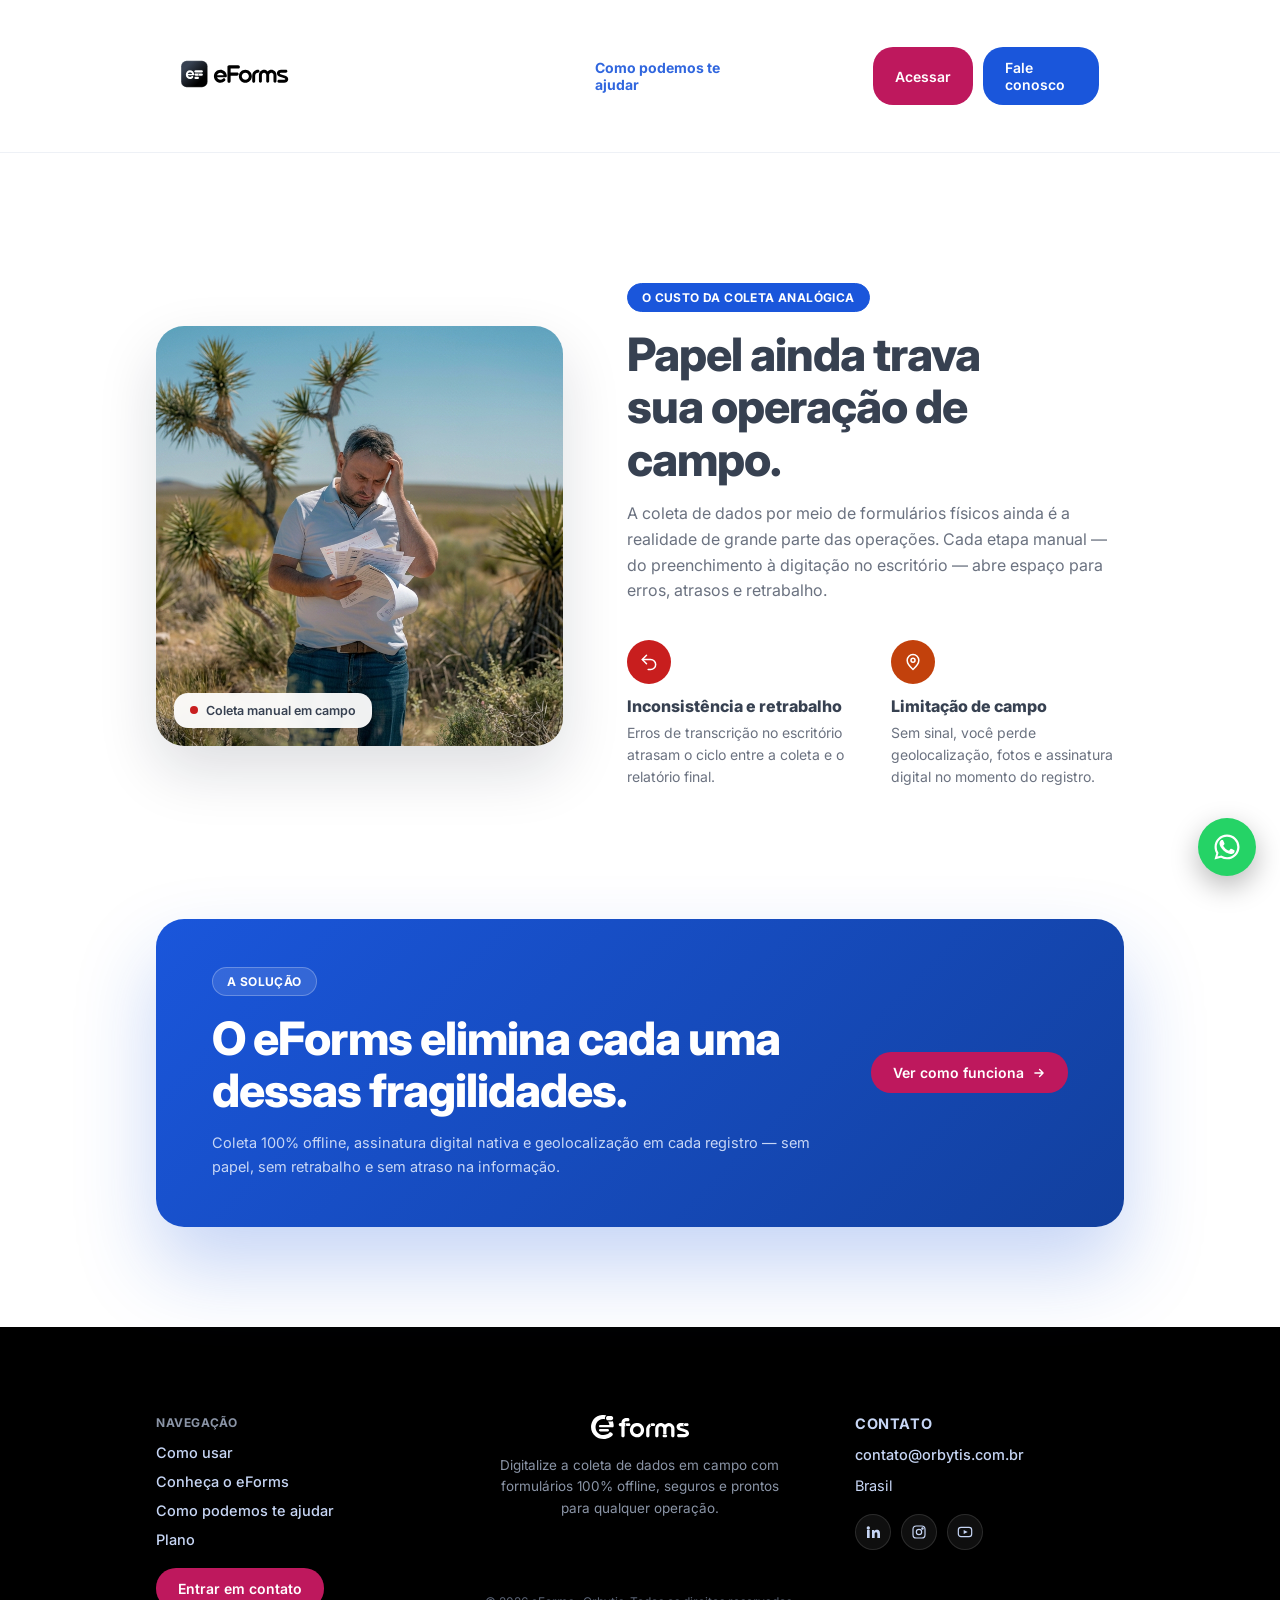
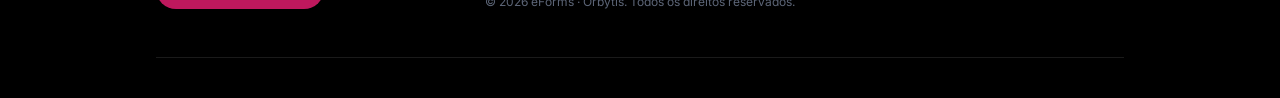
==== commit 1678093a: "Novas fotos do Diagnostico e Comparativo, efeito neural noise nas sections, ajustes de layout e copy" ====
--- a/como-podemos-ajudar.html
+++ b/como-podemos-ajudar.html
@@ -38,8 +38,6 @@
 </div>
 
 <section class="sec-problem">
-  <span class="brand-shape shape-pr1" aria-hidden="true"></span>
-  <span class="brand-shape shape-pr2" aria-hidden="true"></span>
 
   <div class="split-shell">
     <div class="split-media">
--- a/styles.css
+++ b/styles.css
@@ -56,8 +56,6 @@
   background:linear-gradient(135deg, #000000 0%, #000000 55%, #1e1f22 78%, #52545a 100%);
 }
 
-.hero .brand-shape{ display:none; }
-
 .hero-bg-tint{
   position:absolute;
   inset:0;
@@ -67,49 +65,35 @@
   background:linear-gradient(to bottom, rgba(82,84,90,0) 0%, rgba(82,84,90,0.25) 45%, rgba(82,84,90,0.8) 100%);
 }
 
-/* Decorative brand shapes echoing the elemento.svg pill — scoped per section, in the empty margins only */
-.brand-shape{
+.hero-noise-canvas{
   position:absolute;
-  z-index:1;
-  border-radius:20px;
-  background:rgba(255,255,255,0.3);
+  inset:0;
+  z-index:0;
+  width:100%;
+  height:100%;
+  display:block;
   pointer-events:none;
-}
-.shape-1{
-  width:120px; height:46px;
-  top:7%; right:3%;
-  transform:rotate(-18deg);
-  background:var(--orange);
-  opacity:0.425;
-  animation: shapeFloat1 14s ease-in-out infinite;
-}
-.shape-2{
-  width:70px; height:28px;
-  top:47%; left:2%;
-  background:var(--pink);
-  opacity:0.35;
-  animation: shapeFloat2 17s ease-in-out infinite;
-}
-.shape-3{
-  width:90px; height:34px;
-  bottom:5%; right:2%;
-  background:var(--gold);
-  opacity:0.275;
-  animation: shapeFloat3 20s ease-in-out infinite;
-}
-
-@keyframes shapeFloat1{
-  0%,100%{ transform: rotate(-18deg) translate(0,0); }
-  50%{ transform: rotate(-10deg) translate(-14px,16px); }
-}
-@keyframes shapeFloat2{
-  0%,100%{ transform: rotate(6deg) translate(0,0); }
-  50%{ transform: rotate(-4deg) translate(10px,-14px); }
-}
-@keyframes shapeFloat3{
-  0%,100%{ transform: rotate(-8deg) translate(0,0); }
-  50%{ transform: rotate(4deg) translate(-12px,-10px); }
-}
+  opacity:0;
+  transition:opacity 1.2s ease;
+}
+
+/* Mesmo canvas de ruído, reaproveitado em outras sections. Precisa do mesmo
+   padrão da hero: canvas em z-index:0 + conteúdo em z-index:1 explícito
+   (ver .sec-customize/.sec-integrations abaixo) — só "position:relative" na
+   section, sem z-index nela mesma, não basta pra isolar o empilhamento, e um
+   z-index negativo aqui vazava pra raiz da página e ficava atrás de tudo. */
+.section-noise-canvas{
+  position:absolute;
+  inset:0;
+  z-index:0;
+  width:100%;
+  height:100%;
+  display:block;
+  pointer-events:none;
+  opacity:0;
+  transition:opacity 1.2s ease;
+}
+
 
 /* Navbar */
 .navbar{
@@ -158,7 +142,7 @@
 }
 .nav-pill a{
   opacity:0.9;
-  padding:7px 16px;
+  padding:12px 16px;
   border-radius:20px;
   color:rgba(255,255,255,0.85);
   transition:background .2s ease, color .2s ease, opacity .2s ease;
@@ -321,6 +305,11 @@
 }
 .btn-hero-primary {
   font-weight: 800;
+}
+.btn-hero-primary.btn-nav-white:hover{
+  background:var(--red);
+  color:#fff;
+  box-shadow:0 8px 20px rgba(200,30,30,0.35);
 }
 .btn-hero-secondary {
   font-weight: 500;
@@ -842,9 +831,11 @@
   /* min-height:auto (em vez do 100vh do desktop) + padding-bottom fixo: sem
      isso sobrava espaço vazio embaixo do conteúdo, e os botões, quando
      encostavam no fim, ficavam colados na borda sem respiro nenhum. */
-  .hero{ min-height:auto; padding:calc(20px + var(--nav-h, 64px)) 20px 48px; }
+  .hero{ min-height:auto; padding:20px 20px 48px; }
   .navbar{ flex-wrap:wrap; }
-  .hero .navbar{ padding:16px 20px; left:12px; right:12px; top:10px; }
+  /* No mobile a navbar não fica fixa — some no scroll normal, sem reservar
+     espaço extra no topo da hero. */
+  .hero .navbar{ position:relative; top:auto; left:auto; right:auto; padding:16px 20px; }
   .nav-toggle{ display:flex; }
   .nav-pill{ display:none; }
   .nav-actions{ display:none; }
@@ -864,8 +855,7 @@
   }
   .hero-text h1{ font-size:34px; white-space:normal; }
   .hero-subtitle{ font-size:15px; margin-top:12px; }
-  .brand-shape{ display:none; }
-  .hero-content{ margin-top:24px; }
+  .hero-content{ margin-top:104px; }
   .hero-media{ margin-top:40px; }
   .hero-cta{ width:100%; flex-direction:column; align-items:center; margin-top:24px; }
   .hero-cta .btn{ width:100%; }
@@ -876,29 +866,7 @@
   position:relative;
   padding:96px 156px 96px;
   overflow:hidden;
-  background:#ffffff;
-}
-
-.shape-p1{
-  width:70px; height:26px;
-  top:10%; left:3%;
-  background:var(--red);
-  opacity:0.25;
-  animation: shapeFloat2 16s ease-in-out infinite;
-}
-.shape-p2{
-  width:56px; height:22px;
-  bottom:12%; left:6%;
-  background:var(--purple);
-  opacity:0.225;
-  animation: shapeFloat3 19s ease-in-out infinite;
-}
-.shape-p3{
-  width:64px; height:24px;
-  top:48%; left:1%;
-  background:var(--gold);
-  opacity:0.2;
-  animation: shapeFloat1 15s ease-in-out infinite;
+  background:var(--dark);
 }
 
 .product-shell{
@@ -929,6 +897,15 @@
   transition:transform 5s ease;
 }
 .product-phone-slot:hover .product-phone-slot-img{ transform:scale(1.06); }
+.product-phone-slot.is-spinning{ animation:phoneSlotSpin .9s ease-out; }
+@keyframes phoneSlotSpin{
+  0%{ transform:perspective(800px) rotateY(0deg); }
+  20%{ transform:perspective(800px) rotateY(20deg); }
+  40%{ transform:perspective(800px) rotateY(-13deg); }
+  60%{ transform:perspective(800px) rotateY(7deg); }
+  80%{ transform:perspective(800px) rotateY(-3deg); }
+  100%{ transform:perspective(800px) rotateY(0deg); }
+}
 
 .product-card{
   position:relative;
@@ -1123,25 +1100,11 @@
   background:radial-gradient(circle, rgba(190,24,93,0.35), transparent 70%);
 }
 
-.product-heading{
+.product .sec-heading{
   position:relative;
   margin-bottom:18px;
 }
-.product-kicker{
-  display:inline-block;
-  color:#BFD3FF;
-  font-size:12px;
-  font-weight:700;
-  letter-spacing:0.6px;
-  text-transform:uppercase;
-  margin-bottom:6px;
-}
-.product-title{
-  color:#fff;
-  font-size:28px;
-  font-weight:800;
-  letter-spacing:-0.6px;
-}
+.product .sec-heading .sec-kicker{ background:#fff; border-color:#fff; color:#18181B; }
 
 .product-body{
   position:relative;
@@ -1339,6 +1302,16 @@
 .component-list-preview .mock-row{ padding:6px 8px; }
 .component-list-preview .mock-row-icon{ width:26px; height:26px; }
 .component-list-preview .mock-row-icon svg{ width:13px; height:13px; }
+.cl-topbar{
+  display:flex;
+  align-items:center;
+  gap:8px;
+  padding-bottom:10px;
+  margin-bottom:2px;
+  border-bottom:1px solid #ECEEF3;
+}
+.cl-logo{ width:14px; height:14px; flex-shrink:0; }
+.cl-topbar .mock-rect{ height:6px; }
 
 /* ===== Records table preview (Gestão de Registros) ===== */
 .records-preview{
@@ -1370,6 +1343,7 @@
   background:#E5E7EB;
   margin-left:auto;
 }
+.rp-logo{ width:14px; height:14px; flex-shrink:0; }
 
 .rp-toolbar{
   display:flex;
@@ -1504,6 +1478,7 @@
   align-items:center;
   gap:10px;
 }
+.style-logo{ width:14px; height:14px; flex-shrink:0; margin-left:auto; opacity:0.5; }
 .style-icon{
   width:30px; height:30px;
   border-radius:20px;
@@ -1655,7 +1630,7 @@
 .sec-problematicas{
   position:relative;
   overflow:hidden;
-  padding:96px 156px 110px;
+  padding:56px 156px 70px;
 }
 .sec-problematicas .product-card{
   background:linear-gradient(90deg, #000000 0%, #3a3a3f 100%);
@@ -1756,27 +1731,26 @@
    flutuando sobre o card rosa lá fora, mas dentro do modal — que já é rosa —
    vira padding duplicado sem necessidade nenhuma; aqui é só o texto puro. */
 .preview-modal-pink .problem-panel{ background:none; border:none; padding:0; max-width:none; }
+/* Grid com coluna fantasma à esquerda (mesma largura do botão): centraliza o
+   título de verdade e, como não é mais posicionamento absoluto, o cabeçalho
+   cresce sozinho quando o título quebra em 2 linhas — sem sobrepor o botão. */
 .preview-modal-head{
   position:relative;
-  display:flex;
-  align-items:center;
-  justify-content:flex-end;
-  min-height:32px;
+  display:grid;
+  grid-template-columns:32px 1fr 32px;
+  align-items:center;
+  gap:8px;
   margin-bottom:16px;
 }
-/* Título centralizado de verdade (não só no espaço sobrando ao lado do botão
-   de fechar): ocupa a largura toda por cima, o botão fica por cima dele. */
 .preview-modal-title{
-  position:absolute;
-  left:0;
-  right:0;
+  grid-column:2;
   text-align:center;
   color:#fff;
   font-size:16px;
   font-weight:800;
-  pointer-events:none;
 }
 .preview-modal-close{
+  grid-column:3;
   width:32px; height:32px;
   flex-shrink:0;
   border-radius:50%;
@@ -1851,7 +1825,6 @@
      os 4 cartões são curtos, não precisam de 1 coluna só. */
   .product-styles[data-panel="styles"]{ grid-template-columns:1fr 1fr; }
   .product-card{ padding:32px 24px; }
-  .product-title{ font-size:26px; }
   .product-phone-slot{ width:100%; height:auto; aspect-ratio:230/190; align-self:stretch; }
 }
 
@@ -1863,7 +1836,9 @@
   text-align:center;
 }
 .sec-integrations .sec-subtitle{ color:#E9D9F5; }
-.sec-integrations .inline-cta p{ color:#fff; }
+.sec-integrations .sec-heading,
+.sec-integrations .dock-nav,
+.sec-integrations .inline-cta{ position:relative; z-index:1; }
 /* --- Dock de ícones --- */
 .dock-nav{
   margin-top:56px;
@@ -1940,6 +1915,8 @@
   background:linear-gradient(90deg, #000000 0%, #057A55 100%);
 }
 .customize-grid{
+  position:relative;
+  z-index:1;
   display:grid;
   grid-template-columns:1fr 1.05fr;
   gap:48px;
@@ -1990,10 +1967,8 @@
   object-fit:cover;
   display:block;
   opacity:0;
-  transform:scale(1.025);
-  transition:opacity 1.4s ease-in-out, transform 1.6s ease-in-out;
-}
-.laptop-shot.is-active{ opacity:1; transform:scale(1); }
+}
+.laptop-shot.is-active{ opacity:1; }
 .laptop-base{
   position:relative;
   height:16px;
@@ -2060,11 +2035,6 @@
   gap:20px;
   flex-wrap:wrap;
   text-align:center;
-}
-.inline-cta p{
-  font-size:16px;
-  font-weight:400;
-  color:var(--slate);
 }
 
 .sec-badge{
@@ -2201,7 +2171,7 @@
 .sec-features{
   position:relative;
   overflow:hidden;
-  padding:82px 156px 130px;
+  padding:42px 156px 90px;
   background:#F5F7FB;
   text-align:center;
 }
@@ -2275,18 +2245,15 @@
 .feature-tile[data-accent="green"]{ background:linear-gradient(135deg, var(--green) 0%, #000000 100%); }
 .feature-tile[data-accent="blue"]{ background:linear-gradient(135deg, var(--blue) 0%, #000000 100%); }
 .feature-tile[data-accent="orange"]{ background:linear-gradient(135deg, var(--orange) 0%, #000000 100%); }
-.shape-fe1{ width:88px; height:32px; top:7%; right:5%; transform:rotate(-12deg); background:var(--blue); opacity:0.26; animation: shapeFloat1 16s ease-in-out infinite; }
-.shape-fe2{ width:64px; height:24px; bottom:9%; left:4%; background:var(--pink); opacity:0.28; animation: shapeFloat2 19s ease-in-out infinite; }
-
 /* ============================================================
    Números — agora embutidos dentro do próprio why-card (ver .why-card-stat)
    ============================================================ */
 .why-card-stat{
   position:relative;
   display:flex;
-  align-items:center;
+  align-items:flex-start;
   gap:12px;
-  margin-top:16px;
+  margin-top:auto;
   padding-top:16px;
   border-top:1px solid rgba(255,255,255,0.16);
 }
@@ -2304,6 +2271,10 @@
   line-height:1.35;
   color:rgba(255,255,255,0.88);
 }
+/* Nos why-cards a legenda tem 1 ou 2 linhas dependendo do texto — reserva
+   sempre a altura de 2 linhas, senão a linha do ícone+número sobe ou desce
+   de card pra card conforme a legenda embaixo é mais curta ou mais longa. */
+.why-card-stat .social-stat-body span{ min-height:2.7em; }
 .social-logos-card{
   margin-top:96px;
   margin-bottom:-130px;
@@ -2355,6 +2326,9 @@
   text-align:center;
 }
 .sec-quotes .sec-subtitle{ color:#C7D6F5; max-width:760px; }
+.sec-quotes .sec-heading,
+.sec-quotes .quotes-grid,
+.sec-quotes .quotes-cta{ position:relative; z-index:1; }
 .quotes-grid{
   margin-top:40px;
   display:grid;
@@ -2406,9 +2380,6 @@
 .quote-person strong{ font-size:14px; font-weight:800; color:var(--slate); }
 .quote-person span{ font-size:12.5px; color:#6B7280; }
 .quotes-cta{ margin-top:32px; }
-.shape-q1{ width:84px; height:32px; top:9%; left:5%; transform:rotate(-10deg); background:var(--pink); opacity:0.28; animation: shapeFloat1 17s ease-in-out infinite; }
-.shape-q2{ width:64px; height:24px; bottom:10%; right:6%; background:var(--green); opacity:0.3; animation: shapeFloat3 15s ease-in-out infinite; }
-
 /* ============================================================
    Section 7 — Por que eForms
    ============================================================ */
@@ -2426,11 +2397,13 @@
   text-align:left;
 }
 .why-card{
+  display:flex;
+  flex-direction:column;
   border-radius:var(--radius-md);
   padding:20px 22px;
   box-shadow:var(--shadow-md);
   border:1px solid rgba(255,255,255,0.2);
-  transition:transform .3s cubic-bezier(0.16, 1, 0.3, 1), box-shadow .3s ease, border-color .3s ease;
+  transition:transform .3s cubic-bezier(0.16, 1, 0.3, 1), box-shadow .3s ease, border-color .3s ease, opacity .6s cubic-bezier(.2,.7,.3,1);
 }
 .why-card[data-color="gold"]{ background:linear-gradient(135deg, #8A6500 0%, #000000 100%); }
 .why-card[data-color="pink"]{ background:linear-gradient(135deg, var(--pink) 0%, #000000 100%); }
@@ -2481,8 +2454,9 @@
 }
 .sec-faq .sec-subtitle{ max-width:680px; color:#C7D6F5; }
 .sec-faq .inline-cta{ text-align:center; margin-top:36px; position:relative; z-index:2; }
-.sec-faq .inline-cta p{ color:#fff; }
 .faq-shell{
+  position:relative;
+  z-index:1;
   display:grid;
   grid-template-columns:350px 1fr;
   gap:48px;
@@ -2868,7 +2842,7 @@
   /* Tag/título/subtítulo de section centralizados no mobile — conteúdo interno
      dos cards (bento, depoimentos, etc.) não é afetado por essas regras. */
   .sec-heading{ text-align:center; align-items:center; }
-  .customize-copy, .product-heading{ text-align:center; }
+  .customize-copy{ text-align:center; }
 
   /* Botões de CTA "solo" (não os pares lado a lado da hero) ganham a largura
      cheia do container no mobile, alinhados às mesmas margens do resto da LP. */
@@ -2901,17 +2875,8 @@
    Extra depth pass — floating shapes, blobs, animated mini-demos
    ============================================================ */
 .sec-problem{ position:relative; overflow:hidden; }
-.shape-pr1{ width:100px; height:38px; top:6%; right:4%; transform:rotate(-14deg); background:var(--gold); opacity:0.35; animation: shapeFloat1 15s ease-in-out infinite; }
-.shape-pr2{ width:60px; height:24px; bottom:8%; left:3%; background:var(--purple); opacity:0.3; animation: shapeFloat2 18s ease-in-out infinite; }
-
-.shape-of1{ width:70px; height:26px; top:12%; left:6%; background:var(--gold); opacity:0.4; animation: shapeFloat3 16s ease-in-out infinite; }
 
 .sec-customize{ position:relative; overflow:hidden; }
-.shape-cu1{ width:90px; height:34px; top:8%; left:4%; transform:rotate(10deg); background:#fff; opacity:0.3; animation: shapeFloat1 17s ease-in-out infinite; }
-.shape-cu2{ width:60px; height:24px; bottom:10%; right:5%; background:#fff; opacity:0.3; animation: shapeFloat2 14s ease-in-out infinite; }
-
-.shape-fq1{ width:80px; height:30px; top:6%; right:5%; transform:rotate(8deg); background:var(--purple); opacity:0.28; animation: shapeFloat1 18s ease-in-out infinite; }
-.shape-fq2{ width:60px; height:24px; bottom:8%; left:4%; background:var(--gold); opacity:0.3; animation: shapeFloat3 15s ease-in-out infinite; }
 
 
 /* Social proof — stat icon badges */
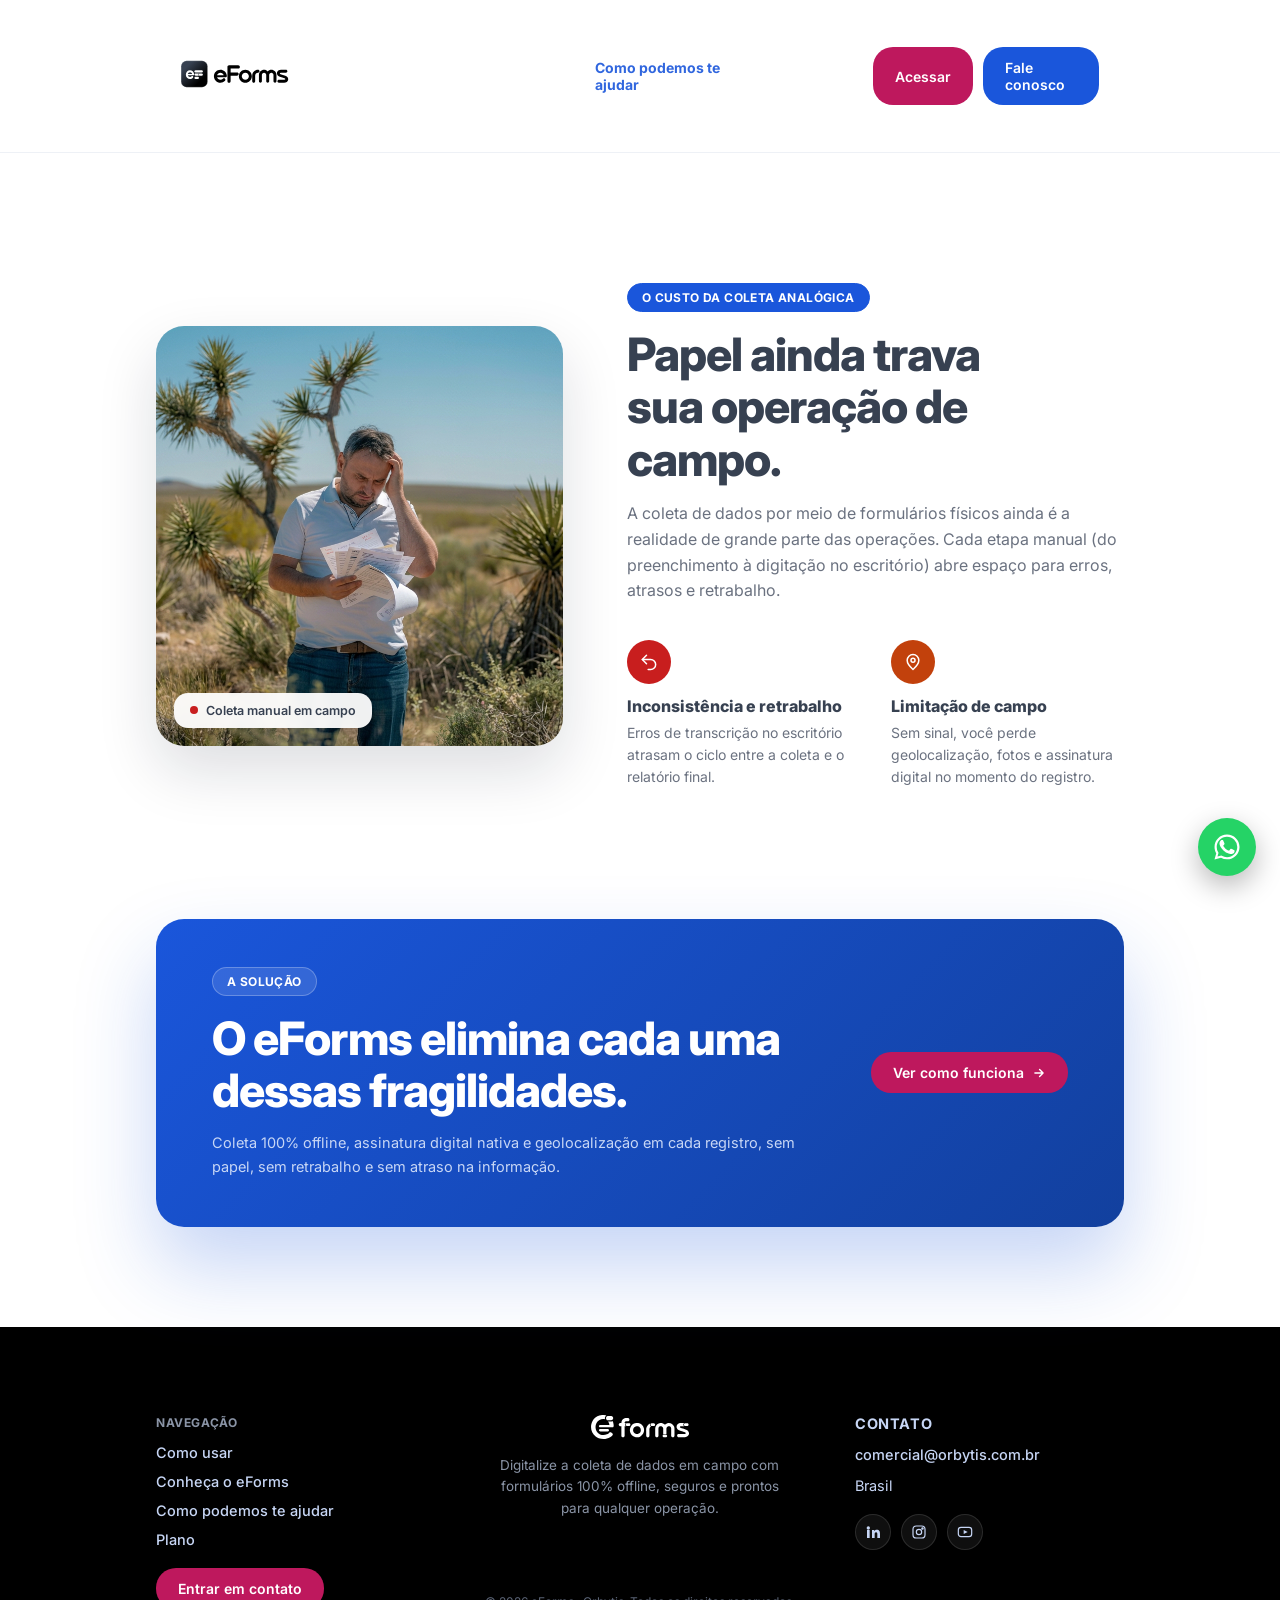
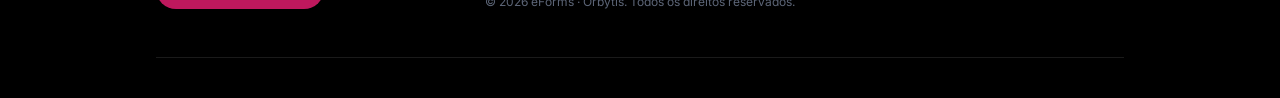
==== commit 81050381: "Add Planos section, PDF Modelo preview, and copy/logo cleanup - New Planos section above FAQ: single" ====
--- a/como-podemos-ajudar.html
+++ b/como-podemos-ajudar.html
@@ -3,11 +3,11 @@
 <head>
 <meta charset="UTF-8">
 <meta name="viewport" content="width=device-width, initial-scale=1.0">
-<title>Como podemos te ajudar — eForms</title>
+<title>Como podemos te ajudar · eForms</title>
 <meta name="description" content="Fragilidades da coleta analógica de dados: entenda como o papel gera retrabalho, erros de transcrição e impede geolocalização, fotos e assinaturas digitais em campo.">
 <link rel="icon" href="assets/isotipo.svg" type="image/svg+xml">
 <meta property="og:type" content="website">
-<meta property="og:title" content="Como podemos te ajudar — eForms">
+<meta property="og:title" content="Como podemos te ajudar · eForms">
 <meta property="og:description" content="Fragilidades da coleta analógica de dados e como o eForms resolve cada uma delas.">
 <meta property="og:image" content="assets/hero.png">
 <meta name="twitter:card" content="summary_large_image">
@@ -52,7 +52,7 @@
       <div class="sec-heading">
         <span class="sec-kicker">O custo da coleta analógica</span>
         <h1 class="sec-title">Papel ainda <span class="text-accent">trava</span><br>sua operação de campo.</h1>
-        <p class="sec-subtitle">A coleta de dados por meio de formulários físicos ainda é a realidade de grande parte das operações. Cada etapa manual — do preenchimento à digitação no escritório — abre espaço para erros, atrasos e retrabalho.</p>
+        <p class="sec-subtitle">A coleta de dados por meio de formulários físicos ainda é a realidade de grande parte das operações. Cada etapa manual (do preenchimento à digitação no escritório) abre espaço para erros, atrasos e retrabalho.</p>
       </div>
 
       <div class="split-points">
@@ -78,7 +78,7 @@
     <div class="subcta-copy">
       <span class="sec-kicker kicker-on-color">A solução</span>
       <h2 class="sec-title sec-title-light">O eForms elimina cada uma dessas fragilidades.</h2>
-      <p>Coleta 100% offline, assinatura digital nativa e geolocalização em cada registro — sem papel, sem retrabalho e sem atraso na informação.</p>
+      <p>Coleta 100% offline, assinatura digital nativa e geolocalização em cada registro, sem papel, sem retrabalho e sem atraso na informação.</p>
     </div>
     <a href="index.html#como-usar" class="btn btn-pink subcta-btn">Ver como funciona
       <svg width="14" height="14" viewBox="0 0 24 24" fill="none"><path d="M5 12h14M13 6l6 6-6 6" stroke="currentColor" stroke-width="2.4" stroke-linecap="round" stroke-linejoin="round"/></svg>
@@ -107,7 +107,7 @@
 
     <div class="footer-col footer-col-contact">
       <span class="footer-col-title">Contato</span>
-      <a href="mailto:contato@orbytis.com.br">contato@orbytis.com.br</a>
+      <a href="mailto:comercial@orbytis.com.br">comercial@orbytis.com.br</a>
       <span>Brasil</span>
       <div class="footer-social">
         <a href="#" aria-label="LinkedIn"><svg viewBox="0 0 24 24" fill="currentColor"><path d="M4.98 3.5a2.5 2.5 0 11-.02 5 2.5 2.5 0 01.02-5zM3 8.98h4v12H3v-12zm7 0h3.84v1.64h.05c.53-1 1.84-2.06 3.79-2.06 4.05 0 4.8 2.67 4.8 6.14v6.28h-4v-5.57c0-1.33-.02-3.03-1.85-3.03-1.86 0-2.14 1.45-2.14 2.94v5.66h-4v-12z"/></svg></a>
--- a/styles.css
+++ b/styles.css
@@ -53,46 +53,19 @@
   overflow:hidden;
   min-height:100vh;
   padding:calc(28px + var(--nav-h, 64px)) 156px 36px;
-  background:linear-gradient(135deg, #000000 0%, #000000 55%, #1e1f22 78%, #52545a 100%);
-}
-
-.hero-bg-tint{
+  background:#000000;
+}
+
+.hero-spotlight{
   position:absolute;
   inset:0;
   z-index:0;
   opacity:0;
   pointer-events:none;
-  background:linear-gradient(to bottom, rgba(82,84,90,0) 0%, rgba(82,84,90,0.25) 45%, rgba(82,84,90,0.8) 100%);
-}
-
-.hero-noise-canvas{
-  position:absolute;
-  inset:0;
-  z-index:0;
-  width:100%;
-  height:100%;
-  display:block;
-  pointer-events:none;
-  opacity:0;
-  transition:opacity 1.2s ease;
-}
-
-/* Mesmo canvas de ruído, reaproveitado em outras sections. Precisa do mesmo
-   padrão da hero: canvas em z-index:0 + conteúdo em z-index:1 explícito
-   (ver .sec-customize/.sec-integrations abaixo) — só "position:relative" na
-   section, sem z-index nela mesma, não basta pra isolar o empilhamento, e um
-   z-index negativo aqui vazava pra raiz da página e ficava atrás de tudo. */
-.section-noise-canvas{
-  position:absolute;
-  inset:0;
-  z-index:0;
-  width:100%;
-  height:100%;
-  display:block;
-  pointer-events:none;
-  opacity:0;
-  transition:opacity 1.2s ease;
-}
+  transition:opacity .4s ease;
+  background:radial-gradient(circle 650px at var(--sx,50%) var(--sy,50%), rgba(108,110,116,0.62), rgba(108,110,116,0.2) 55%, transparent 80%);
+}
+.hero-spotlight.is-active{ opacity:1; }
 
 
 /* Navbar */
@@ -147,10 +120,11 @@
   color:rgba(255,255,255,0.85);
   transition:background .2s ease, color .2s ease, opacity .2s ease;
 }
-.nav-pill a:nth-child(1):hover{ opacity:1; background:var(--blue); color:#fff; }
-.nav-pill a:nth-child(2):hover{ opacity:1; background:var(--purple); color:#fff; }
-.nav-pill a:nth-child(3):hover{ opacity:1; background:var(--green); color:#fff; }
-.nav-pill a:nth-child(4):hover{ opacity:1; background:#8A6500; color:#fff; }
+.nav-pill a:nth-child(1):hover{ opacity:1; background:linear-gradient(135deg, var(--blue) 0%, #000000 100%); color:#fff; }
+.nav-pill a:nth-child(2):hover{ opacity:1; background:linear-gradient(135deg, var(--purple) 0%, #000000 100%); color:#fff; }
+.nav-pill a:nth-child(3):hover{ opacity:1; background:linear-gradient(135deg, var(--green) 0%, #000000 100%); color:#fff; }
+.nav-pill a:nth-child(4):hover{ opacity:1; background:linear-gradient(135deg, #8A6500 0%, #000000 100%); color:#fff; }
+.nav-pill a:nth-child(5):hover{ opacity:1; background:linear-gradient(135deg, var(--pink) 0%, #000000 100%); color:#fff; }
 
 .nav-actions{ display:flex; gap:10px; }
 
@@ -276,24 +250,6 @@
   font-weight:400;
   color:rgba(255,255,255,0.65);
 }
-
-.hero-scroll-cue{
-  flex-shrink:0;
-  width:44px;
-  height:44px;
-  border-radius:50%;
-  display:flex;
-  align-items:center;
-  justify-content:center;
-  background:rgba(255,255,255,0.08);
-  border:1px solid rgba(255,255,255,0.2);
-  backdrop-filter:blur(8px);
-  -webkit-backdrop-filter:blur(8px);
-  color:#fff;
-  transition:background .2s ease, transform .2s ease;
-}
-.hero-scroll-cue:hover{ background:rgba(255,255,255,0.16); transform:translateY(3px); }
-.hero-scroll-cue svg{ width:18px; height:18px; }
 
 .hero-cta{
   margin-top:36px;
@@ -856,7 +812,7 @@
   .hero-text h1{ font-size:34px; white-space:normal; }
   .hero-subtitle{ font-size:15px; margin-top:12px; }
   .hero-content{ margin-top:104px; }
-  .hero-media{ margin-top:40px; }
+  .hero-media{ margin-top:104px; }
   .hero-cta{ width:100%; flex-direction:column; align-items:center; margin-top:24px; }
   .hero-cta .btn{ width:100%; }
 }
@@ -864,9 +820,9 @@
 /* ============ Product section ============ */
 .product{
   position:relative;
-  padding:96px 156px 96px;
+  padding:32px 156px 96px;
   overflow:hidden;
-  background:var(--dark);
+  background:#000000;
 }
 
 .product-shell{
@@ -919,9 +875,18 @@
   min-width:0;
 }
 .product .product-card{
-  background:linear-gradient(90deg, #000000 0%, #3a3a3f 100%);
-  box-shadow:0 40px 80px rgba(0,0,0,0.35);
-}
+  background:
+    radial-gradient(circle at 12% 0%, rgba(255,255,255,0.12), transparent 40%),
+    radial-gradient(circle at 100% 0%, rgba(255,255,255,0.09), transparent 35%),
+    rgba(255,255,255,0.05);
+  backdrop-filter:blur(24px);
+  -webkit-backdrop-filter:blur(24px);
+  border:1px solid rgba(255,255,255,0.16);
+  box-shadow:
+    0 40px 80px rgba(0,0,0,0.35),
+    inset 0 1px 0 rgba(255,255,255,0.14);
+}
+.product .blob-b{ background:radial-gradient(circle, rgba(255,255,255,0.16), transparent 70%); }
 
 /* ===== Mobile product preview (left of blue card) ===== */
 .product-phone{
@@ -1112,6 +1077,12 @@
   gap:40px;
   align-items:flex-start;
 }
+/* :where() pra não ganhar de propósito da regra .product-body do breakpoint
+   mobile (mesma especificidade — quem decide é a ordem no arquivo, e a
+   mobile vem depois, então ela continua vencendo lá). Menu ficou mais alto
+   com o 5º item; centralizar o preview evita ele parecer pequeno/perdido. */
+:where(.product) .product-body{ align-items:center; }
+:where(.product) .product-styles.is-active{ min-height:400px; }
 
 .product-features{
   flex:1.15;
@@ -1162,6 +1133,7 @@
 .product .feature-row[data-color="pink"] .feature-icon{ background:linear-gradient(135deg, var(--pink) 0%, #000000 100%); }
 .product .feature-row[data-color="gold"] .feature-icon{ background:linear-gradient(135deg, #8A6500 0%, #000000 100%); }
 .product .feature-row[data-color="green"] .feature-icon{ background:linear-gradient(135deg, var(--green) 0%, #000000 100%); }
+.product .feature-row[data-color="blue"] .feature-icon{ background:linear-gradient(135deg, var(--blue) 0%, #000000 100%); }
 .sec-problematicas .feature-row[data-color="blue"] .feature-icon{ background:linear-gradient(135deg, var(--blue) 0%, #000000 100%); }
 .sec-problematicas .feature-row[data-color="purple"] .feature-icon{ background:linear-gradient(135deg, var(--purple) 0%, #000000 100%); }
 .sec-problematicas .feature-row[data-color="gold"] .feature-icon{ background:linear-gradient(135deg, #8A6500 0%, #000000 100%); }
@@ -1282,6 +1254,98 @@
 .bp-dropzone{
   width:100%;
   min-height:auto;
+}
+
+/* ===== PDF Modelo preview (Mapeamento de PDF) — reaproveita .bp-topbar/.bp-sidebar/.bp-chip ===== */
+.pm-canvas{
+  flex:1;
+  padding:14px;
+  display:flex;
+  flex-direction:column;
+}
+.pm-toolbar{
+  display:flex;
+  align-items:center;
+  gap:10px;
+  padding-bottom:10px;
+  margin-bottom:10px;
+  border-bottom:1px solid #F0F1F4;
+}
+.pm-select{
+  display:flex;
+  align-items:center;
+  gap:6px;
+  border:1px solid #EDEFF3;
+  border-radius:8px;
+  padding:5px 8px;
+  color:var(--slate);
+}
+.pm-select svg{ width:12px; height:12px; flex-shrink:0; }
+.pm-select .mock-rect{ width:40px; }
+.pm-size{
+  display:flex;
+  align-items:center;
+  gap:6px;
+  margin-left:auto;
+  border:1px solid #EDEFF3;
+  border-radius:8px;
+  padding:4px 8px;
+}
+.pm-size-value{
+  font-weight:700;
+  line-height:1;
+  color:var(--blue);
+  animation: pmSizeChange 4s ease-in-out infinite;
+}
+@keyframes pmSizeChange{
+  0%, 15%{ font-size:11px; }
+  50%, 65%{ font-size:18px; }
+  100%{ font-size:11px; }
+}
+.pm-stepper{ display:flex; flex-direction:column; gap:1px; color:#B7BFCC; flex-shrink:0; }
+.pm-stepper svg{ width:8px; height:8px; }
+
+.pm-table{
+  flex:1;
+  display:flex;
+  flex-direction:column;
+  justify-content:center;
+  gap:8px;
+}
+.pm-row{
+  display:flex;
+  align-items:center;
+  gap:10px;
+}
+.pm-row .mock-rect{ width:50px; flex-shrink:0; }
+.pm-cell{
+  flex:1;
+  min-height:24px;
+  border-radius:6px;
+  border:1px dashed #E5E7EB;
+}
+.pm-cell.is-filled{
+  position:relative;
+  display:flex;
+  align-items:center;
+  border-style:solid;
+  border-color:var(--blue);
+  background:#EEF3FF;
+  padding:3px;
+}
+/* Célula é pequena demais pro deslocamento de 120px do flyIn original —
+   mesma animação, amplitude menor pra não "vazar" pra fora do card. Delay
+   escalonado por linha (--i, igual ao padrão de .mock-row/.rp-row) pra
+   simular vários campos sendo arrastados em sequência, não só um. */
+.pm-cell.is-filled .mock-flying-chip{
+  animation-name:pmFlyIn;
+  animation-delay: calc(var(--i, 0) * 0.9s);
+}
+@keyframes pmFlyIn{
+  0%{ opacity:0; transform:translate(-26px,-10px) scale(0.85); }
+  28%{ opacity:1; transform:translate(0,0) scale(1); }
+  85%{ opacity:1; transform:translate(0,0) scale(1); }
+  100%{ opacity:0; transform:translate(0,-4px) scale(0.96); }
 }
 
 /* ===== Component list preview (Variedade de Componentes) — inspirado no preview mobile da hero ===== */
@@ -1639,12 +1703,16 @@
 .sec-problematicas .blob-b{
   background:radial-gradient(circle, rgba(255,255,255,0.14), transparent 70%);
 }
-.sec-problematicas .sec-kicker,
-.sec-features .sec-kicker,
-.sec-why .sec-kicker{
+.sec-features .sec-kicker{
   background:#000;
   border-color:#000;
   color:#fff;
+}
+.sec-problematicas .sec-kicker,
+.sec-why .sec-kicker{
+  background:#fff;
+  border-color:#000;
+  color:#000;
 }
 .problem-panel{
   background:rgba(255,255,255,0.09);
@@ -1836,9 +1904,6 @@
   text-align:center;
 }
 .sec-integrations .sec-subtitle{ color:#E9D9F5; }
-.sec-integrations .sec-heading,
-.sec-integrations .dock-nav,
-.sec-integrations .inline-cta{ position:relative; z-index:1; }
 /* --- Dock de ícones --- */
 .dock-nav{
   margin-top:56px;
@@ -1915,8 +1980,6 @@
   background:linear-gradient(90deg, #000000 0%, #057A55 100%);
 }
 .customize-grid{
-  position:relative;
-  z-index:1;
   display:grid;
   grid-template-columns:1fr 1.05fr;
   gap:48px;
@@ -2172,10 +2235,11 @@
   position:relative;
   overflow:hidden;
   padding:42px 156px 90px;
-  background:#F5F7FB;
+  background:#000000;
   text-align:center;
 }
-.sec-features .sec-subtitle{ max-width:900px; }
+.sec-features .sec-subtitle{ max-width:900px; color:rgba(255,255,255,0.7); }
+.sec-features .sec-heading{ text-align:left; align-items:flex-start; }
 /* 4 columns × 2 rows. The two horizontal previews (Builder, Offline) take
    double width, so each row fills exactly: 2+1+1 and 1+2+1 — in DOM order. */
 .features-bento{
@@ -2193,11 +2257,11 @@
   flex-direction:column;
   justify-content:center;
   gap:16px;
-  border:1px solid transparent;
   border-radius:var(--radius-md);
   padding:26px 24px;
-  box-shadow:var(--shadow-md);
-  transition:transform .3s ease, box-shadow .3s ease, border-color .3s ease, opacity .6s cubic-bezier(.2,.7,.3,1);
+  box-shadow:0 14px 34px rgba(0,0,0,0.4);
+  overflow:hidden;
+  transition:transform .3s ease, box-shadow .3s ease, opacity .6s cubic-bezier(.2,.7,.3,1);
 }
 /* Wide tiles lay the icon beside the copy so the extra width carries content */
 .feature-tile-lg, .feature-tile-wide{
@@ -2207,8 +2271,7 @@
 }
 .feature-tile:hover{
   transform:translateY(-4px);
-  border-color:rgba(255,255,255,0.4);
-  box-shadow:var(--shadow-hover);
+  box-shadow:0 22px 46px rgba(0,0,0,0.5);
 }
 .ft-copy{ display:flex; flex-direction:column; gap:6px; }
 .feature-tile h3{
@@ -2275,15 +2338,25 @@
    sempre a altura de 2 linhas, senão a linha do ícone+número sobe ou desce
    de card pra card conforme a legenda embaixo é mais curta ou mais longa. */
 .why-card-stat .social-stat-body span{ min-height:2.7em; }
+/* Section própria só pra abrigar a faixa "Empresas que confiam", sempre
+   colada em .sec-quotes logo abaixo (sem padding-bottom aqui, sem margem na
+   section seguinte — as duas ficam com as bordas encostadas). Fundo preto
+   igual ao do card — o respiro do margin-top do card não pode "vazar" branco
+   nem em cima nem embaixo, então a section inteira já nasce preta.
+   overflow:hidden também evita o margin-top do card colapsar através dela. */
+.sec-social-logos{
+  padding:0 156px;
+  background:#000;
+  overflow:hidden;
+}
 .social-logos-card{
-  margin-top:96px;
-  margin-bottom:-130px;
+  margin-top:0;
   margin-left:-156px;
   margin-right:-156px;
   overflow:hidden;
   background:#000000;
   border-radius:0;
-  padding:36px 156px;
+  padding:28px 156px;
 }
 .social-logos-row{
   display:flex;
@@ -2316,6 +2389,48 @@
 }
 
 /* ============================================================
+   Banner comercial — slot reservado
+   ============================================================ */
+.sec-banner{
+  padding:0;
+  background:#fff;
+}
+.banner-slot{
+  min-height:440px;
+  background:linear-gradient(135deg, #F5F7FB 0%, #EEF3FE 100%);
+  display:flex;
+  align-items:center;
+  justify-content:center;
+  overflow:hidden;
+}
+.banner-placeholder{
+  display:flex;
+  flex-direction:column;
+  align-items:center;
+  gap:10px;
+  color:#9CA3AF;
+}
+.banner-placeholder-icon{
+  width:44px; height:44px;
+  border-radius:14px;
+  background:#fff;
+  border:1px solid #E5EAF3;
+  display:flex;
+  align-items:center;
+  justify-content:center;
+  color:#B0B6C2;
+}
+.banner-placeholder-icon svg{ width:22px; height:22px; }
+.banner-placeholder-text{
+  font-size:12.5px;
+  font-weight:600;
+  letter-spacing:0.3px;
+}
+.banner-slot > img,
+.banner-slot > a,
+.banner-slot > picture{ width:100%; height:100%; display:block; object-fit:cover; }
+
+/* ============================================================
    Section 6.5 — Depoimentos
    ============================================================ */
 .sec-quotes{
@@ -2326,9 +2441,6 @@
   text-align:center;
 }
 .sec-quotes .sec-subtitle{ color:#C7D6F5; max-width:760px; }
-.sec-quotes .sec-heading,
-.sec-quotes .quotes-grid,
-.sec-quotes .quotes-cta{ position:relative; z-index:1; }
 .quotes-grid{
   margin-top:40px;
   display:grid;
@@ -2455,8 +2567,6 @@
 .sec-faq .sec-subtitle{ max-width:680px; color:#C7D6F5; }
 .sec-faq .inline-cta{ text-align:center; margin-top:36px; position:relative; z-index:2; }
 .faq-shell{
-  position:relative;
-  z-index:1;
   display:grid;
   grid-template-columns:350px 1fr;
   gap:48px;
@@ -2496,6 +2606,127 @@
 }
 .faq-mosaic-tall{ aspect-ratio:auto; height:100%; min-height:0; }
 .faq-content{ text-align:left; }
+
+/* ============================================================
+   Planos — card único (sob consulta) + mosaico de fotos.
+   Reaproveita o degradê já usado em .sec-problematicas .product-card,
+   o padrão de mosaico de .faq-mosaic e o selo de .split-media-badge.
+   ============================================================ */
+.sec-plans{
+  position:relative;
+  overflow:hidden;
+  padding:72px 156px 84px;
+  background:linear-gradient(90deg, #000000 0%, #3a3a3f 100%);
+}
+.plans-shell{
+  position:relative;
+  z-index:1;
+  display:flex;
+  align-items:stretch;
+  gap:64px;
+  max-width:1240px;
+  margin-left:auto;
+  margin-right:auto;
+}
+.plans-left{ flex:1.25 1 0%; min-height:0; }
+.plans-left .sec-title{ margin-top:16px; font-size:38px; white-space:nowrap; }
+.plans-subtitle{ margin-top:14px; max-width:520px; color:#C7CAD1; }
+
+.plans-checklist{
+  margin-top:28px;
+  display:grid;
+  grid-template-columns:1fr 1fr;
+  gap:12px 20px;
+}
+.plans-checklist li{
+  display:flex;
+  align-items:center;
+  gap:10px;
+  font-size:14px;
+  font-weight:600;
+  color:#fff;
+}
+.plans-check{
+  display:flex;
+  align-items:center;
+  justify-content:center;
+  width:22px; height:22px;
+  border-radius:50%;
+  flex-shrink:0;
+  background:linear-gradient(135deg, var(--green) 0%, #000000 100%);
+  color:#fff;
+}
+.plans-check svg{ width:13px; height:13px; }
+
+.plans-price{
+  margin-top:26px;
+  max-width:680px;
+  border:1px solid rgba(255,255,255,0.16);
+  border-radius:var(--radius-lg);
+  background:rgba(255,255,255,0.06);
+  padding:24px 28px;
+}
+.plans-price-tag{
+  display:inline-block;
+  font-size:12px;
+  font-weight:700;
+  text-transform:uppercase;
+  letter-spacing:0.04em;
+  color:#fff;
+}
+.plans-price p{ margin-top:8px; font-size:14.5px; line-height:1.6; color:#C7CAD1; }
+.plans-cta{ margin-top:18px; }
+
+.plans-trust{
+  display:block;
+  margin-top:18px;
+  font-size:13px;
+  color:#9A9DA6;
+}
+
+.plans-right{ position:relative; flex:0.75 1 0%; min-height:0; display:flex; flex-direction:column; }
+.plans-mosaic{
+  flex:1;
+  min-height:0;
+  display:grid;
+  grid-template-columns:0.85fr 1.15fr;
+  grid-template-rows:1.15fr 0.85fr;
+  gap:12px;
+}
+.plans-mosaic-img{
+  position:relative;
+  min-height:0;
+  min-width:0;
+  border-radius:var(--radius-sm);
+  overflow:hidden;
+  box-shadow:0 20px 40px rgba(0,0,0,0.35);
+}
+.plans-mosaic-img img{
+  position:absolute; inset:0;
+  width:100%; height:100%;
+  object-fit:cover;
+  display:block;
+}
+.plans-mosaic-tag{
+  position:absolute;
+  left:12px; bottom:12px;
+  background:rgba(255,255,255,0.94);
+  backdrop-filter:blur(6px);
+  border-radius:var(--radius-sm);
+  padding:7px 12px;
+  font-size:11.5px;
+  font-weight:600;
+  color:var(--slate);
+  box-shadow:var(--shadow-badge);
+}
+.plans-mark{
+  position:absolute;
+  opacity:0.08;
+  pointer-events:none;
+  filter:brightness(0) invert(1);
+}
+.plans-mark-a{ width:120px; top:-56px; right:-30px; transform:rotate(-12deg); }
+.plans-mark-b{ width:90px; bottom:-36px; left:-24px; transform:rotate(8deg); }
 .faq-list{
   margin-top:22px;
   display:grid;
@@ -2546,12 +2777,14 @@
 .faq-q-icon[data-color="green"]{ background:linear-gradient(135deg, var(--green) 0%, #000000 100%); }
 .faq-q-icon[data-color="gold"]{ background:linear-gradient(135deg, #8A6500 0%, #000000 100%); }
 .faq-q-icon[data-color="purple"]{ background:linear-gradient(135deg, var(--purple) 0%, #000000 100%); }
+.faq-q-icon[data-color="pink"]{ background:linear-gradient(135deg, var(--pink) 0%, #000000 100%); }
+.faq-q-icon[data-color="orange"]{ background:linear-gradient(135deg, var(--orange) 0%, #000000 100%); }
 .faq-toggle{
   flex-shrink:0;
   width:26px; height:26px;
   border-radius:50%;
-  background:linear-gradient(135deg, var(--blue) 0%, #000000 100%);
-  color:#fff;
+  background:#fff;
+  color:#000;
   display:flex;
   align-items:center;
   justify-content:center;
@@ -2732,7 +2965,7 @@
 /* Cap content width on ultrawide screens so lines don't over-stretch (scoped — hero/product untouched) */
 @media (min-width: 1560px){
   .sec-problem, .sec-offline, .sec-customize, .sec-quotes, .sec-why, .sec-faq, .sec-footer,
-  .sec-features, .sec-subcta, .subpage-header{
+  .sec-features, .sec-social-logos, .sec-subcta, .subpage-header{
     padding-left:calc((100% - 1240px) / 2);
     padding-right:calc((100% - 1240px) / 2);
   }
@@ -2755,8 +2988,9 @@
 
 @media (max-width: 1200px){
   .sec-problem, .sec-offline, .sec-customize, .sec-quotes, .sec-why, .sec-faq,
-  .sec-features{ padding-left:40px; padding-right:40px; }
+  .sec-features, .sec-social-logos{ padding-left:40px; padding-right:40px; }
   .sec-subcta{ padding-left:40px; padding-right:40px; }
+  .sec-plans{ padding-left:40px; padding-right:40px; }
   .subpage-header{ padding-left:40px; padding-right:40px; }
   .sec-footer{ padding-left:40px; padding-right:40px; }
   .features-bento{ grid-template-columns:repeat(2, 1fr); }
@@ -2776,6 +3010,12 @@
   .customize-copy{ padding:0; }
   .faq-shell{ grid-template-columns:1fr; gap:32px; }
   .faq-mosaic{ order:-1; width:100%; max-width:440px; margin:0 auto; height:180px; max-height:180px; grid-template-rows:minmax(0,1fr); }
+  .plans-shell{ flex-direction:column; gap:36px; }
+  .plans-left .sec-title{ white-space:normal; }
+  .plans-price{ max-width:100%; }
+  .plans-right{ order:-1; }
+  .plans-mosaic{ flex:none; height:260px; max-width:440px; margin:0 auto; }
+  .plans-checklist{ grid-template-columns:1fr; }
   .footer-cols{ grid-template-columns:1fr; text-align:center; }
   .footer-col{ align-items:center; }
   .footer-col-contact{ align-items:center; }
@@ -2790,8 +3030,19 @@
     padding-left:20px; padding-right:20px;
   }
   .sec-subcta{ padding:0 20px 64px; }
+  .sec-plans{ padding:64px 20px; }
   .subpage-header{ padding:20px; }
   .subcta-card{ padding:32px 24px; }
+  .plans-left .sec-title{ font-size:32px; letter-spacing:-0.6px; }
+  .plans-price{ padding:20px 22px; }
+  /* Perguntas mais longas (ex: "É possível registrar fotos, localização e
+     assinatura...") quebravam em 3 linhas com o tamanho de desktop — encolhe
+     texto/ícones pra caber confortavelmente em 2 linhas na maioria dos casos. */
+  .faq-summary{ font-size:14px; gap:10px; }
+  .faq-q-icon{ width:26px; height:26px; }
+  .faq-q-icon svg{ width:13px; height:13px; }
+  .faq-toggle{ width:22px; height:22px; }
+  .faq-toggle svg{ width:12px; height:12px; }
   /* Carrossel de 1 card por vez, com sobreposição (crossfade) igual ao preview
      do notebook em "Personalize sua marca" — os 6 cards ficam empilhados no
      mesmo lugar, só o ativo fica visível e em fluxo normal (é ele quem define
@@ -2829,11 +3080,14 @@
     transform:none;
   }
   .sec-customize{ padding-top:48px; padding-bottom:48px; }
-  .social-logos-card{ margin-left:-20px; margin-right:-20px; margin-bottom:-64px; padding-left:20px; padding-right:20px; }
+  .sec-social-logos{ padding-left:20px; padding-right:20px; }
+  .social-logos-card{ margin-left:-20px; margin-right:-20px; padding-left:20px; padding-right:20px; }
   .social-logos-set{ gap:28px; }
+  .banner-slot{ min-height:260px; }
   .social-stat-body strong{ font-size:28px; }
   .sec-footer{ padding:64px 20px 32px; }
   .sec-title{ font-size:32px; letter-spacing:-0.6px; }
+  .sec-features .sec-title{ font-size:26px; }
   .sec-subtitle{ font-size:15px; }
   .split-media{ min-height:240px; }
   .split-points{ grid-template-columns:1fr; gap:20px; }
